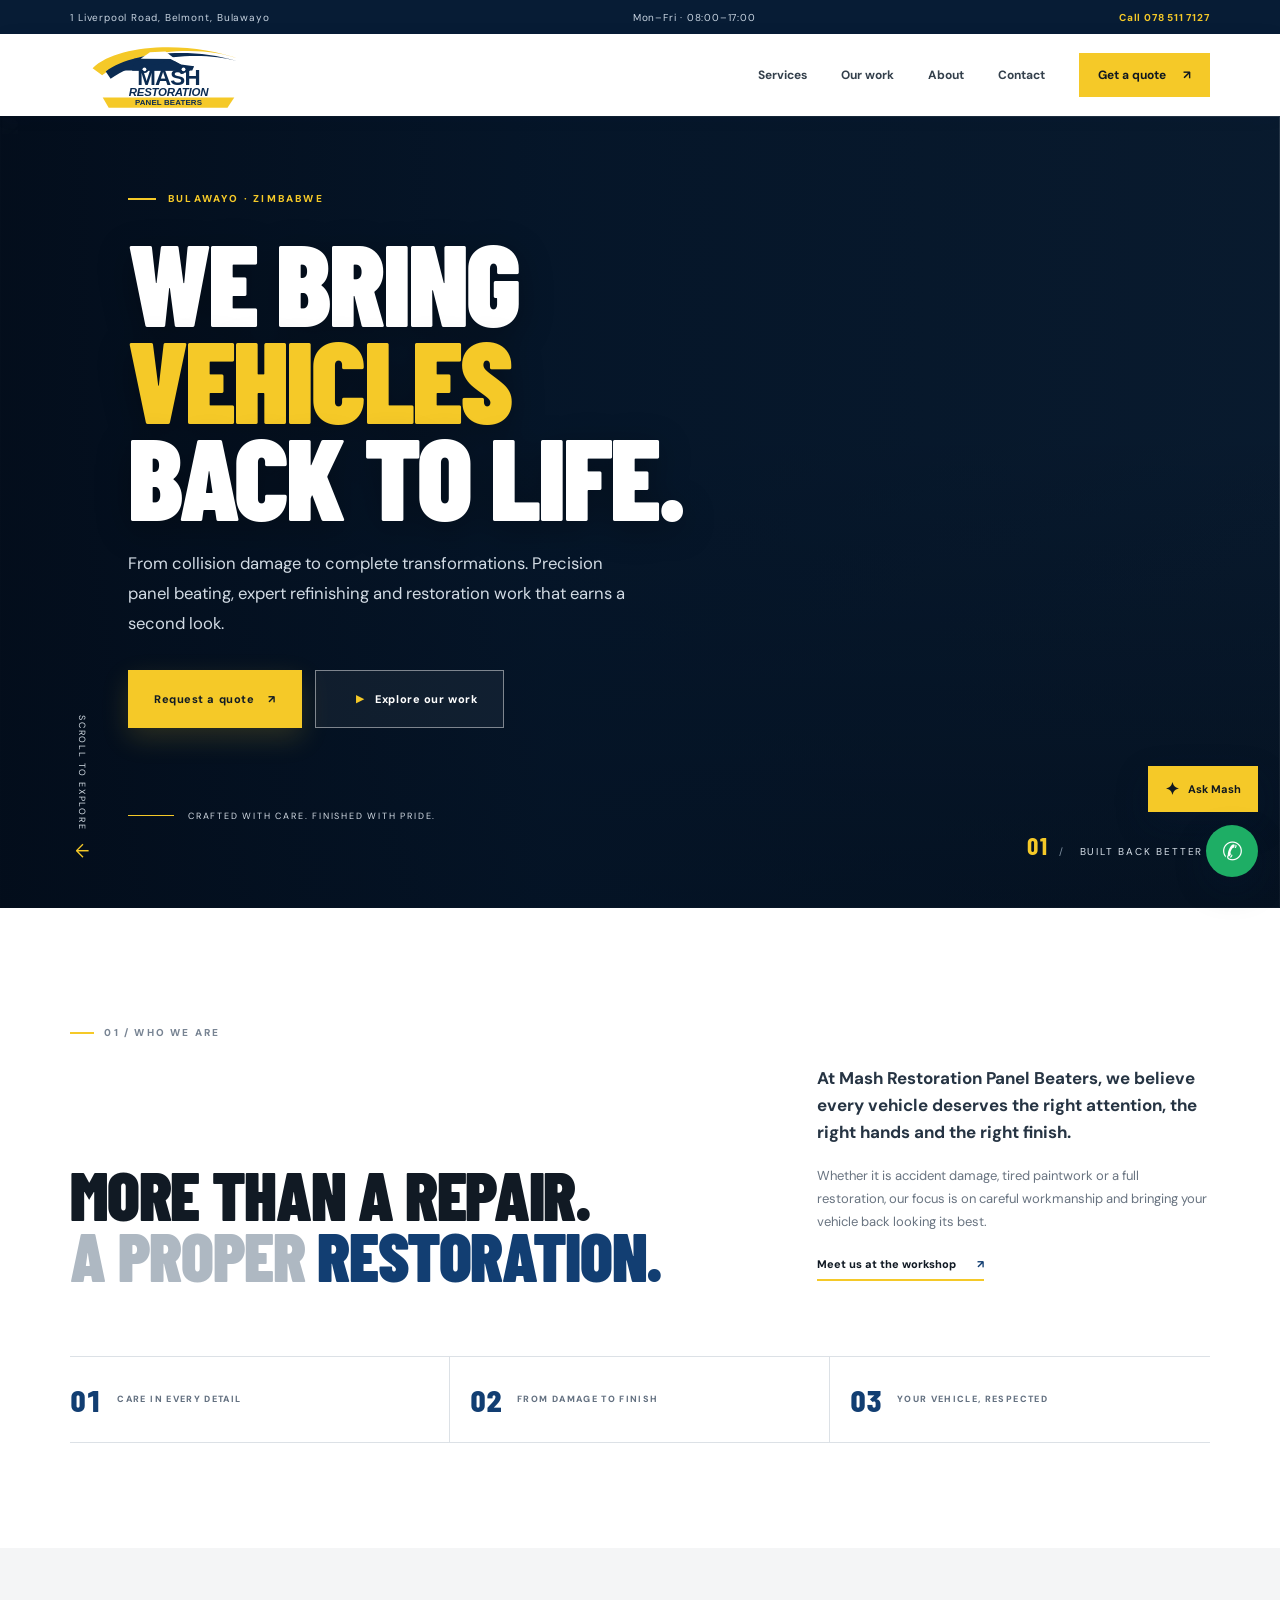
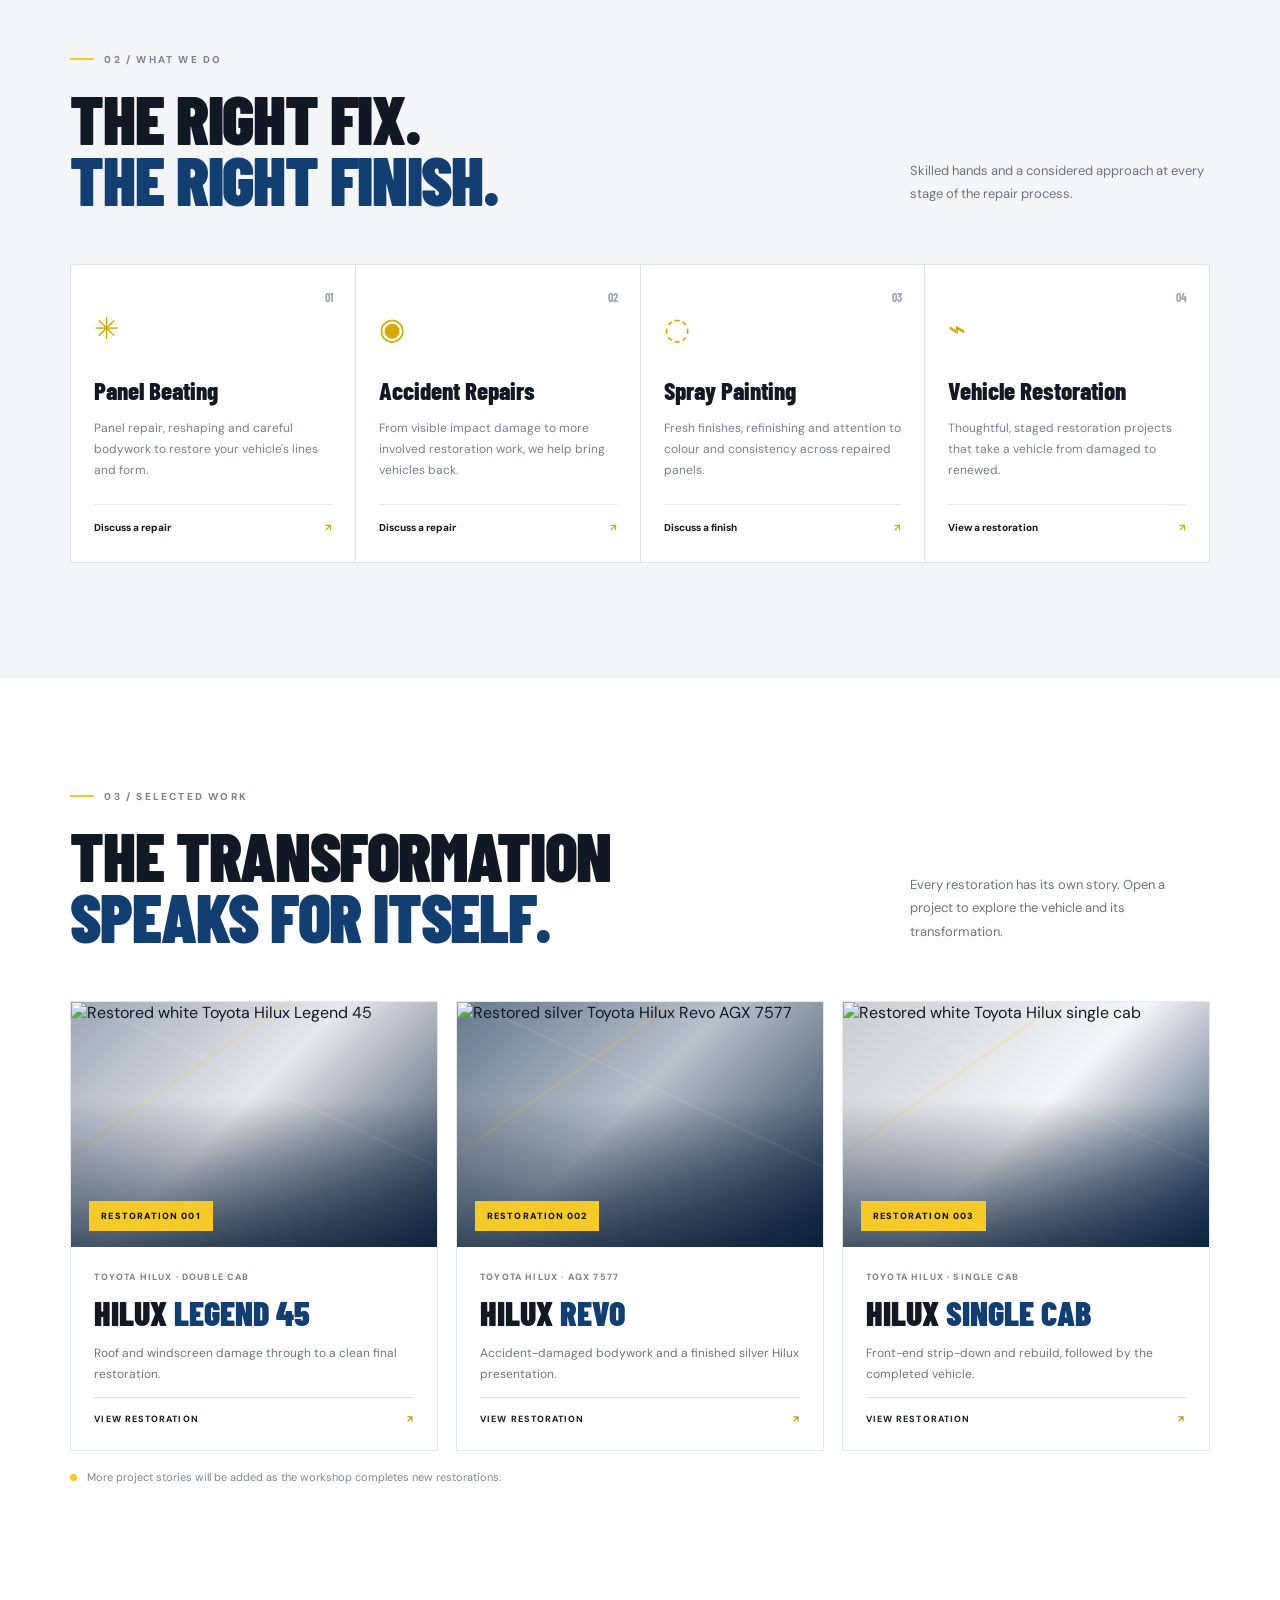
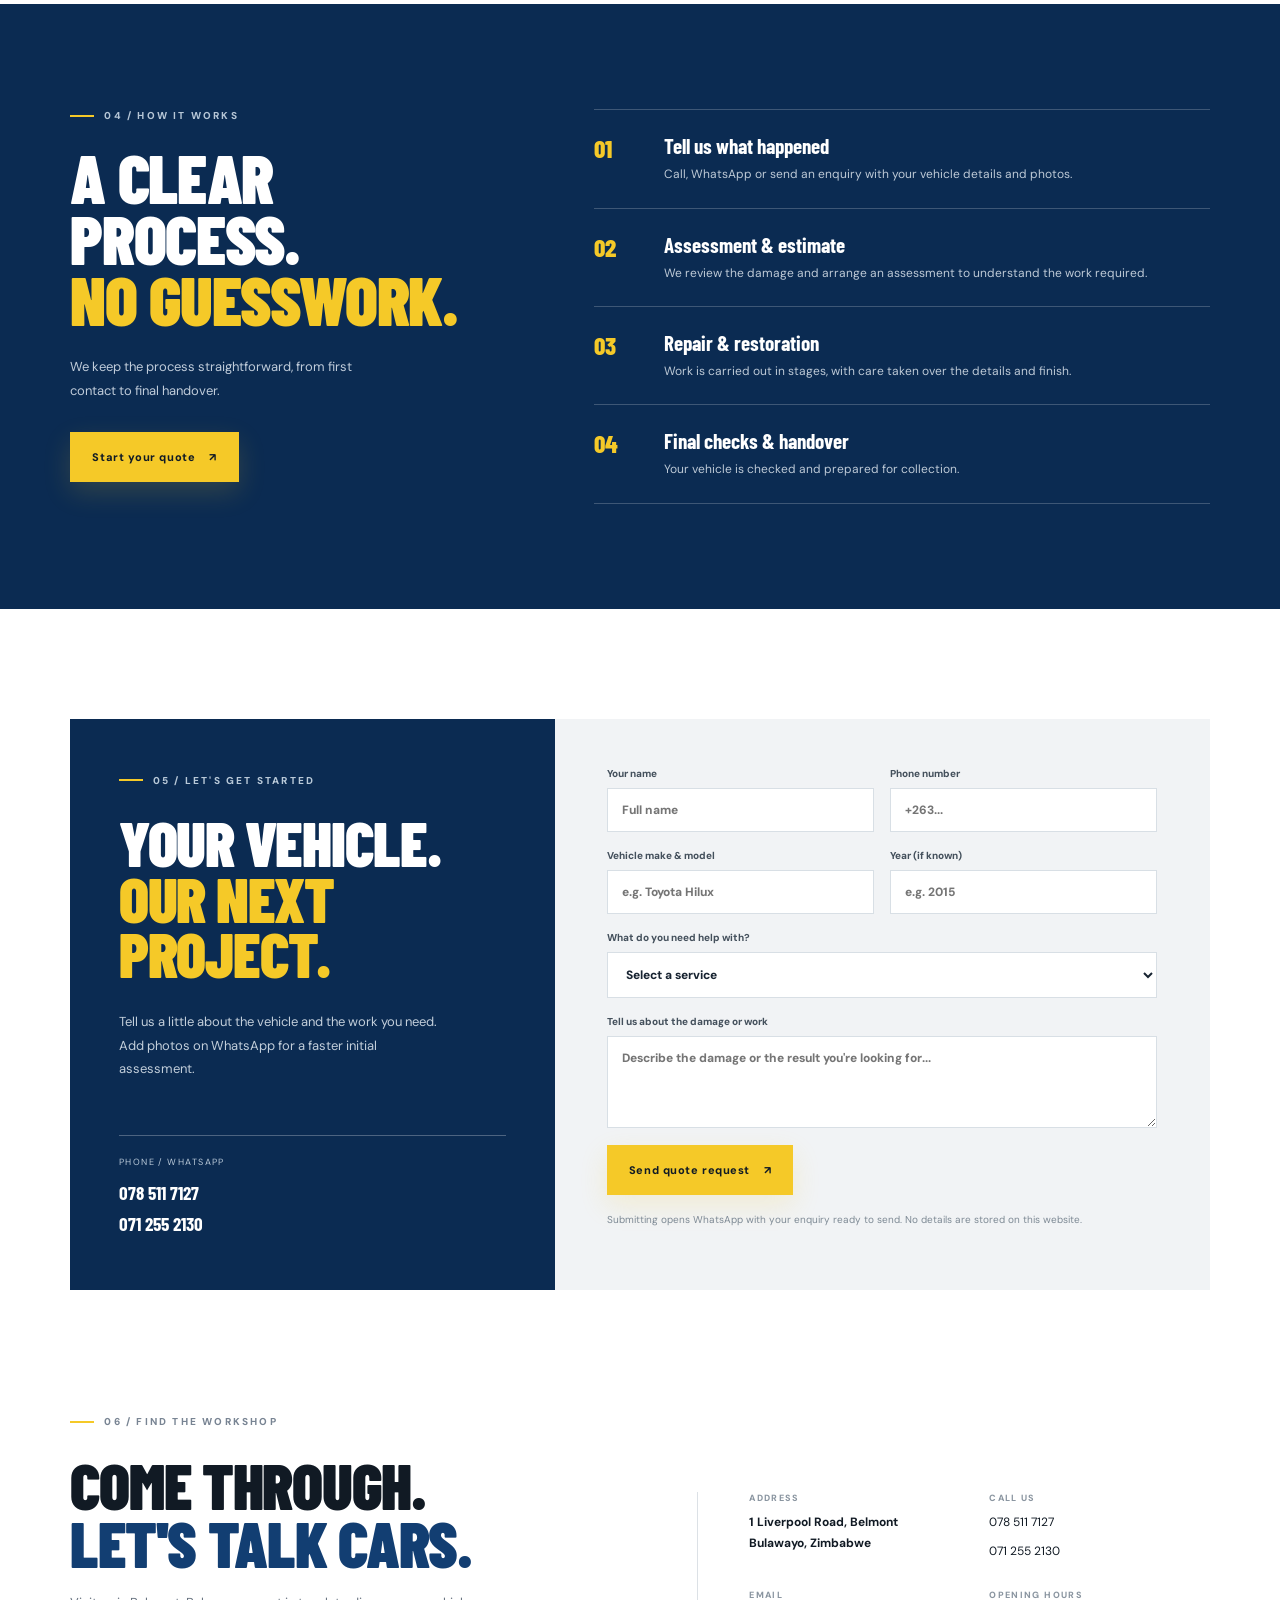
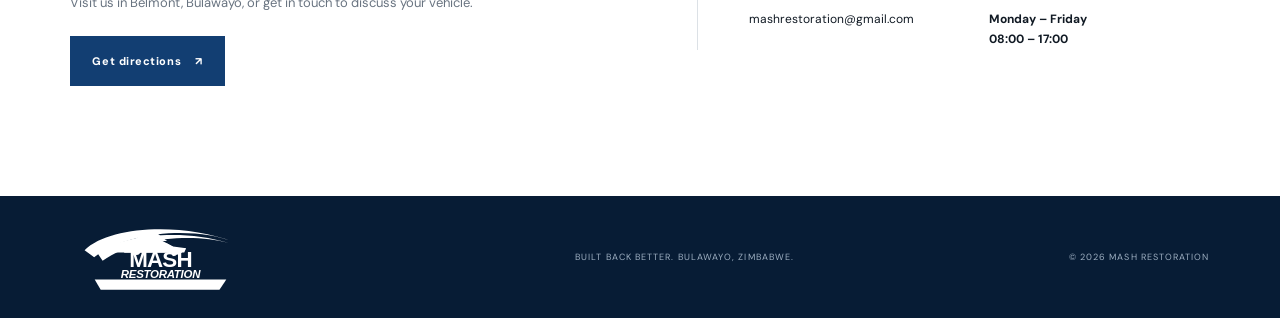
==== index.html @ 56fab2c1 "Use Mash-branded hero fallback artwork" ====
<!doctype html>
<html lang="en">
<head>
  <meta charset="utf-8"><meta name="viewport" content="width=device-width,initial-scale=1">
  <meta name="theme-color" content="#0b2b52">
  <meta name="description" content="Mash Restoration Panel Beaters in Belmont, Bulawayo. Professional panel beating, accident repairs, spray painting and vehicle restoration. Request a quote today.">
  <meta property="og:title" content="Mash Restoration Panel Beaters | Built Back Better">
  <meta property="og:description" content="Precision panel beating, accident repairs and vehicle restoration in Bulawayo, Zimbabwe.">
  <meta property="og:type" content="website">
  <title>Mash Restoration Panel Beaters | Built Back Better</title>
  <link rel="preconnect" href="https://fonts.googleapis.com"><link rel="preconnect" href="https://fonts.gstatic.com" crossorigin>
  <link href="https://fonts.googleapis.com/css2?family=Barlow+Condensed:wght@500;600;700;800;900&family=DM+Sans:wght@400;500;600;700&display=swap" rel="stylesheet">
  <link rel="stylesheet" href="styles.css"><link rel="stylesheet" href="enhancements.css"><link rel="stylesheet" href="flagship.css">
</head>
<body>
  <div class="topbar"><span>1 Liverpool Road, Belmont, Bulawayo</span><span>Mon–Fri · 08:00–17:00</span><a href="tel:+263785117127">Call 078 511 7127</a></div>
  <header class="site-header">
    <a class="brand" href="index.html" aria-label="Mash Restoration home"><img class="brand-logo" src="assets/mash-logo.svg" alt="Mash Restoration Panel Beaters"></a>
    <button class="menu-toggle" aria-label="Open navigation" aria-expanded="false">☰</button>
    <nav class="nav"><a href="#services">Services</a><a href="#work">Our work</a><a href="#about">About</a><a href="#contact">Contact</a><a class="nav-cta" href="#quote">Get a quote <span>↗</span></a></nav>
  </header>

  <main>
    <section class="hero">
      <video class="hero-video" autoplay muted loop playsinline poster="assets/mash-hero-poster.svg">
        <source src="https://videos.pexels.com/video-files/4488715/4488715-hd_1920_1080_25fps.mp4" type="video/mp4">
      </video>
      <img class="hero-still" src="assets/mash-hero-poster.svg" alt="" aria-hidden="true"><div class="hero-shade"></div>
      <div class="hero-content">
        <div class="eyebrow"><i></i> BULAWAYO · ZIMBABWE</div>
        <h1>WE BRING<br><em>VEHICLES</em><br>BACK TO LIFE.</h1>
        <p>From collision damage to complete transformations. Precision panel beating, expert refinishing and restoration work that earns a second look.</p>
        <div class="hero-actions"><a class="btn btn-yellow" href="#quote">Request a quote <span>↗</span></a><a class="btn btn-ghost" href="#work"><span class="play">▶</span> Explore our work</a></div>
        <div class="hero-proof"><span class="proof-line"></span><span>CRAFTED WITH CARE. FINISHED WITH PRIDE.</span></div>
      </div>
      <div class="hero-index"><b>01</b><span>/</span> BUILT BACK BETTER</div>
      <a class="scroll-cue" href="#services">SCROLL TO EXPLORE <span>↓</span></a>
    </section>

    <section class="intro section-wrap" id="about">
      <div class="section-kicker">01 / WHO WE ARE</div>
      <div class="intro-grid"><h2>MORE THAN A REPAIR.<br><span>A PROPER</span> <em>RESTORATION.</em></h2><div class="intro-copy"><p class="lead">At Mash Restoration Panel Beaters, we believe every vehicle deserves the right attention, the right hands and the right finish.</p><p>Whether it is accident damage, tired paintwork or a full restoration, our focus is on careful workmanship and bringing your vehicle back looking its best.</p><a class="text-link" href="#contact">Meet us at the workshop <span>↗</span></a></div></div>
      <div class="stat-strip"><div><b>01</b><span>CARE IN EVERY DETAIL</span></div><div><b>02</b><span>FROM DAMAGE TO FINISH</span></div><div><b>03</b><span>YOUR VEHICLE, RESPECTED</span></div></div>
    </section>

    <section class="services-section" id="services"><div class="section-wrap">
      <div class="section-head"><div><div class="section-kicker">02 / WHAT WE DO</div><h2>THE RIGHT FIX.<br><em>THE RIGHT FINISH.</em></h2></div><p>Skilled hands and a considered approach at every stage of the repair process.</p></div>
      <div class="service-grid">
        <article class="service-card"><span class="service-no">01</span><div class="service-icon">✳</div><h3>Panel Beating</h3><p>Panel repair, reshaping and careful bodywork to restore your vehicle's lines and form.</p><a href="#quote">Discuss a repair <b>↗</b></a></article>
        <article class="service-card"><span class="service-no">02</span><div class="service-icon">◉</div><h3>Accident Repairs</h3><p>From visible impact damage to more involved restoration work, we help bring vehicles back.</p><a href="#quote">Discuss a repair <b>↗</b></a></article>
        <article class="service-card"><span class="service-no">03</span><div class="service-icon">◌</div><h3>Spray Painting</h3><p>Fresh finishes, refinishing and attention to colour and consistency across repaired panels.</p><a href="#quote">Discuss a finish <b>↗</b></a></article>
        <article class="service-card"><span class="service-no">04</span><div class="service-icon">⌁</div><h3>Vehicle Restoration</h3><p>Thoughtful, staged restoration projects that take a vehicle from damaged to renewed.</p><a href="#work">View a restoration <b>↗</b></a></article>
      </div>
    </div></section>

    <section class="work-section section-wrap" id="work">
<div class="section-head"><div><div class="section-kicker">03 / SELECTED WORK</div><h2>THE TRANSFORMATION<br><em>SPEAKS FOR ITSELF.</em></h2></div><p>Every restoration has its own story. Open a project to explore the vehicle and its transformation.</p></div>
<div class="case-grid">
<a class="case-card" href="hilux-legend45.html"><div class="case-image case-one"><img src="assets/hilux-legend45-after-front.jpg" alt="Restored white Toyota Hilux Legend 45"><span>RESTORATION 001</span></div><div class="case-body"><div class="case-meta">TOYOTA HILUX · DOUBLE CAB</div><h3>HILUX <em>LEGEND 45</em></h3><p>Roof and windscreen damage through to a clean final restoration.</p><b>VIEW RESTORATION <span>↗</span></b></div></a>
<a class="case-card" href="hilux-agx7577.html"><div class="case-image case-two"><img src="assets/hilux-revo-agx7577-after-front.jpg" alt="Restored silver Toyota Hilux Revo AGX 7577"><span>RESTORATION 002</span></div><div class="case-body"><div class="case-meta">TOYOTA HILUX · AGX 7577</div><h3>HILUX <em>REVO</em></h3><p>Accident-damaged bodywork and a finished silver Hilux presentation.</p><b>VIEW RESTORATION <span>↗</span></b></div></a>
<a class="case-card" href="hilux-single-cab.html"><div class="case-image case-three"><img src="assets/hilux-singlecab-after-front.jpg" alt="Restored white Toyota Hilux single cab"><span>RESTORATION 003</span></div><div class="case-body"><div class="case-meta">TOYOTA HILUX · SINGLE CAB</div><h3>HILUX <em>SINGLE CAB</em></h3><p>Front-end strip-down and rebuild, followed by the completed vehicle.</p><b>VIEW RESTORATION <span>↗</span></b></div></a>
</div><div class="work-note"><span class="yellow-dot"></span> More project stories will be added as the workshop completes new restorations.</div>
</section>

    <section class="process-section"><div class="section-wrap process-grid"><div><div class="section-kicker">04 / HOW IT WORKS</div><h2>A CLEAR PROCESS.<br><em>NO GUESSWORK.</em></h2><p class="muted">We keep the process straightforward, from first contact to final handover.</p><a class="btn btn-yellow" href="#quote">Start your quote <span>↗</span></a></div><div class="steps"><div class="step"><b>01</b><div><h3>Tell us what happened</h3><p>Call, WhatsApp or send an enquiry with your vehicle details and photos.</p></div></div><div class="step"><b>02</b><div><h3>Assessment & estimate</h3><p>We review the damage and arrange an assessment to understand the work required.</p></div></div><div class="step"><b>03</b><div><h3>Repair & restoration</h3><p>Work is carried out in stages, with care taken over the details and finish.</p></div></div><div class="step"><b>04</b><div><h3>Final checks & handover</h3><p>Your vehicle is checked and prepared for collection.</p></div></div></div></div></section>

    <section class="quote-section section-wrap" id="quote"><div class="quote-panel"><div class="quote-copy"><div class="section-kicker">05 / LET'S GET STARTED</div><h2>YOUR VEHICLE.<br><em>OUR NEXT PROJECT.</em></h2><p>Tell us a little about the vehicle and the work you need. Add photos on WhatsApp for a faster initial assessment.</p><div class="contact-mini"><span>PHONE / WHATSAPP</span><b>078 511 7127</b><b>071 255 2130</b></div></div>
      <form id="quote-form" class="quote-form"><div class="form-row"><label>Your name<input name="name" placeholder="Full name" required></label><label>Phone number<input name="phone" type="tel" placeholder="+263..." required></label></div><div class="form-row"><label>Vehicle make & model<input name="vehicle" placeholder="e.g. Toyota Hilux" required></label><label>Year (if known)<input name="year" placeholder="e.g. 2015"></label></div><label>What do you need help with?<select name="service" required><option value="">Select a service</option><option>Panel beating</option><option>Accident repairs</option><option>Spray painting</option><option>Full vehicle restoration</option><option>Other / not sure</option></select></label><label>Tell us about the damage or work<textarea name="details" rows="4" placeholder="Describe the damage or the result you're looking for..."></textarea></label><button class="btn btn-yellow submit-btn" type="submit">Send quote request <span>↗</span></button><small>Submitting opens WhatsApp with your enquiry ready to send. No details are stored on this website.</small></form>
    </div></section>

    <section class="contact-section section-wrap" id="contact"><div class="section-kicker">06 / FIND THE WORKSHOP</div><div class="contact-grid"><div><h2>COME THROUGH.<br><em>LET'S TALK CARS.</em></h2><p>Visit us in Belmont, Bulawayo, or get in touch to discuss your vehicle.</p><a class="btn btn-blue" href="https://www.google.com/maps/search/?api=1&query=1+Liverpool+Road+Belmont+Bulawayo+Zimbabwe" target="_blank" rel="noreferrer">Get directions <span>↗</span></a></div><div class="contact-details"><div><span>ADDRESS</span><b>1 Liverpool Road, Belmont<br>Bulawayo, Zimbabwe</b></div><div><span>CALL US</span><a href="tel:+263785117127">078 511 7127</a><a href="tel:+263712552130">071 255 2130</a></div><div><span>EMAIL</span><a href="mailto:mashrestoration@gmail.com">mashrestoration@gmail.com</a></div><div><span>OPENING HOURS</span><b>Monday – Friday<br>08:00 – 17:00</b></div></div></div></section>
  </main>

  <footer class="footer"><a class="brand brand-light" href="#"><img class="brand-logo" src="assets/mash-logo.svg" alt="Mash Restoration Panel Beaters"></a><span>BUILT BACK BETTER. BULAWAYO, ZIMBABWE.</span><span>© <span id="year"></span> MASH RESTORATION</span></footer>

  <a class="whatsapp-float" href="https://wa.me/263785117127" target="_blank" rel="noreferrer" aria-label="Chat on WhatsApp">✆</a>
  <button class="assistant-launch" id="assistant-launch" aria-label="Open restoration assistant"><span>✦</span><b>Ask Mash</b></button>
  <aside class="assistant-panel" id="assistant-panel" aria-label="Mash restoration assistant" aria-hidden="true"><div class="assistant-head"><div><b>✦ MASH RESTORATION GUIDE</b><small>Instant help with your enquiry</small></div><button id="assistant-close" aria-label="Close assistant">×</button></div><div class="assistant-messages" id="assistant-messages"><div class="assistant-bubble">Hi! I'm the Mash Restoration Guide. What can I help you with today?</div><div class="quick-prompts"><button data-question="I need accident repairs">Accident repairs</button><button data-question="I need a spray paint quote">Spray painting</button><button data-question="I want a full restoration">Full restoration</button><button data-question="Where are you located?">Location & hours</button></div></div><form id="assistant-form"><input id="assistant-input" placeholder="Ask about a repair..." autocomplete="off" aria-label="Ask a question"><button aria-label="Send question">↑</button></form><div class="assistant-foot">For a confirmed assessment or quote, contact the workshop directly.</div></aside>
  <script src="flagship.js"></script><script src="script.js"></script>
</body></html>
---- styles.css ----
:root{--navy:#0b2b52;--blue:#123e72;--yellow:#f5c928;--ink:#111a24;--muted:#697481;--paper:#f4f5f6;--white:#fff;--line:#dce1e6}*{box-sizing:border-box}html{scroll-behavior:smooth;scroll-padding-top:90px}body{margin:0;color:var(--ink);font-family:"DM Sans",sans-serif;background:#fff}a{color:inherit;text-decoration:none}button,input,textarea,select{font:inherit}.topbar{height:34px;background:#071c35;color:#c9d5e2;display:flex;justify-content:space-between;align-items:center;padding:0 5.5%;font-size:10px;letter-spacing:.08em}.topbar a{color:var(--yellow);font-weight:700}.site-header{height:82px;padding:0 5.5%;display:flex;align-items:center;justify-content:space-between;background:#fff;position:sticky;top:0;z-index:30;box-shadow:0 2px 18px #0b2b520b}.brand{display:flex;align-items:center;gap:11px}.brand-mark{width:43px;height:43px;background:var(--navy);color:#fff;display:grid;place-items:center;font:900 22px "Barlow Condensed";letter-spacing:-2px;position:relative}.brand-mark span{color:var(--yellow)}.brand-name{font:800 17px "Barlow Condensed";letter-spacing:.09em;line-height:1.05}.brand-name b{color:var(--blue)}.brand-name small{display:block;font:700 9px "DM Sans";letter-spacing:.24em;margin-top:4px;color:#7d8791}.nav{display:flex;align-items:center;gap:34px;font-size:12px;font-weight:700}.nav>a:not(.nav-cta){color:#34404c}.nav>a:hover{color:var(--blue)}.nav-cta{background:var(--yellow);padding:14px 19px;color:#101820}.nav-cta span,.btn span{padding-left:14px}.menu-toggle{display:none;background:none;border:0;font-size:25px;color:var(--navy)}.hero{min-height:min(760px,calc(100vh - 116px));height:720px;max-height:850px;position:relative;overflow:hidden;background:#0a1c30;color:#fff;display:flex;align-items:center}.hero-video,.hero-shade{position:absolute;inset:0;width:100%;height:100%;object-fit:cover}.hero-video{opacity:.68}.hero-shade{background:linear-gradient(90deg,rgba(4,18,34,.95) 0%,rgba(5,24,45,.76) 46%,rgba(5,22,40,.16) 100%),linear-gradient(0deg,rgba(4,16,30,.52),transparent 50%)}.hero-content{position:relative;z-index:2;margin-left:10%;max-width:650px;padding:70px 24px 80px 0}.eyebrow,.section-kicker{font-size:10px;letter-spacing:.22em;font-weight:800}.eyebrow{color:var(--yellow);display:flex;align-items:center;gap:12px}.eyebrow i{width:28px;height:2px;background:var(--yellow)}h1,h2,h3,p{margin-top:0}.hero h1{font:900 clamp(58px,8vw,108px)/.84 "Barlow Condensed";letter-spacing:-.025em;margin:28px 0 25px}.hero h1 em,.section-head h2 em,.intro h2 em,.project-info h3 em,.quote-copy h2 em,.contact-grid h2 em,.process-grid h2 em{font-style:normal;color:var(--yellow)}.hero-content>p{max-width:460px;color:#d2dbe4;font-size:15px;line-height:1.8}.hero-actions{display:flex;gap:13px;margin-top:31px;flex-wrap:wrap}.btn{display:inline-flex;align-items:center;justify-content:center;min-height:50px;padding:0 22px;font-size:11px;font-weight:800;letter-spacing:.05em;border:0;cursor:pointer;transition:transform .2s,background .2s}.btn:hover{transform:translateY(-3px)}.btn-yellow{background:var(--yellow);color:#111b25}.btn-ghost{border:1px solid #ffffff75;color:#fff;background:#ffffff0d}.play{font-size:10px;margin-right:11px;color:var(--yellow)}.hero-proof{display:flex;align-items:center;gap:14px;margin-top:70px;font-size:9px;letter-spacing:.2em;color:#d4dce5}.proof-line{width:46px;height:1px;background:var(--yellow)}.hero-index{position:absolute;right:6%;bottom:48px;font-size:10px;letter-spacing:.18em;color:#d9e2eb}.hero-index b{font:700 25px "Barlow Condensed";color:var(--yellow);margin-right:10px}.hero-index span{margin-right:10px;color:#8191a2}.scroll-cue{position:absolute;left:5.5%;bottom:48px;color:#d8e1e9;font-size:9px;letter-spacing:.2em;writing-mode:vertical-rl;display:flex;gap:13px;align-items:center}.scroll-cue span{color:var(--yellow);font-size:18px}.section-wrap{width:min(1180px,89%);margin:auto}.intro{padding:118px 0 105px}.section-kicker{color:#788493}.intro-grid{display:grid;grid-template-columns:1.25fr .75fr;gap:8%;align-items:end;margin-top:26px}.intro h2,.section-head h2,.process-grid h2,.quote-copy h2,.contact-grid h2{font:900 clamp(42px,5.3vw,70px)/.9 "Barlow Condensed";letter-spacing:-.02em;margin:0}.intro h2 span{color:#aeb8c2}.intro h2 em{color:var(--blue)}.intro-copy{padding-bottom:5px}.lead{font-size:17px;line-height:1.6;font-weight:700;color:#263443}.intro-copy p:not(.lead){font-size:13px;line-height:1.8;color:var(--muted)}.text-link{font-size:11px;font-weight:800;border-bottom:2px solid var(--yellow);padding:0 0 8px;display:inline-block;margin-top:10px}.text-link span{margin-left:18px;color:var(--blue)}.stat-strip{margin-top:70px;border-top:1px solid var(--line);border-bottom:1px solid var(--line);display:grid;grid-template-columns:repeat(3,1fr)}.stat-strip>div{padding:24px 20px;border-right:1px solid var(--line);display:flex;align-items:center;gap:15px}.stat-strip>div:first-child{padding-left:0}.stat-strip>div:last-child{border:0}.stat-strip b{font:800 31px "Barlow Condensed";color:var(--blue)}.stat-strip span{font-size:9px;letter-spacing:.15em;font-weight:800;color:#637080}.services-section{background:var(--paper);padding:105px 0 115px}.section-head{display:flex;justify-content:space-between;align-items:end;gap:35px;margin-bottom:46px}.section-head h2{margin-top:22px}.section-head h2 em{color:var(--blue)}.section-head>p{max-width:300px;font-size:13px;line-height:1.8;color:var(--muted);margin:0 0 4px}.service-grid{display:grid;grid-template-columns:repeat(4,1fr);gap:1px;background:#dce2e8;border:1px solid #dce2e8}.service-card{background:#fff;min-height:285px;padding:28px 23px;position:relative;transition:background .25s,transform .25s}.service-card:hover{background:var(--navy);color:#fff;transform:translateY(-5px);z-index:1}.service-no{position:absolute;right:22px;top:25px;font:700 12px "Barlow Condensed";color:#9ba6b2}.service-icon{font-size:30px;color:#d5a900;margin:16px 0 27px}.service-card h3{font:800 25px "Barlow Condensed";margin-bottom:13px}.service-card p{font-size:12px;line-height:1.75;color:#718090;min-height:63px}.service-card:hover p{color:#c5d1df}.service-card>a{font-size:10px;font-weight:800;display:flex;justify-content:space-between;border-top:1px solid #e4e8ec;padding-top:16px;margin-top:23px}.service-card:hover>a{border-color:#ffffff35}.service-card>a b{color:#d5a900}.work-section{padding:112px 0 120px}.work-section .section-head h2 em{color:var(--blue)}.featured-project{display:grid;grid-template-columns:1.25fr .75fr;background:var(--navy);color:#fff;min-height:430px}.project-photo{position:relative;overflow:hidden;min-height:430px}.project-photo img{width:100%;height:100%;position:absolute;inset:0;object-fit:cover;transition:transform .6s}.featured-project:hover img{transform:scale(1.04)}.photo-tag{position:absolute;left:24px;bottom:24px;background:var(--yellow);color:#111b25;font-size:9px;letter-spacing:.12em;font-weight:800;padding:12px 14px}.project-info{padding:58px 9%;display:flex;flex-direction:column;align-items:flex-start;justify-content:center}.project-meta{font-size:9px;letter-spacing:.15em;color:#aebed0;font-weight:800}.project-meta span{color:var(--yellow);margin-left:13px}.project-info h3{font:900 clamp(39px,5vw,62px)/.9 "Barlow Condensed";margin:25px 0}.project-info h3 em{color:var(--yellow)}.project-info p{font-size:13px;line-height:1.8;color:#c0ccda;max-width:300px}.project-link{border-top:1px solid #ffffff40;padding-top:17px;margin-top:18px;width:100%;font-size:10px;letter-spacing:.12em;font-weight:800}.project-link b{float:right;color:var(--yellow)}.work-note{margin-top:19px;display:flex;align-items:center;gap:10px;font-size:11px;color:#7a8794}.yellow-dot{width:7px;height:7px;border-radius:50%;background:var(--yellow)}.process-section{background:var(--navy);color:#fff;padding:105px 0}.process-grid{display:grid;grid-template-columns:.8fr 1.2fr;gap:10%}.process-grid .section-kicker{color:#b6c6d6}.process-grid h2{margin:25px 0}.process-grid h2 em{color:var(--yellow)}.muted{font-size:13px;line-height:1.8;color:#c0ccda;max-width:330px;margin:22px 0 30px}.steps{border-top:1px solid #ffffff35}.step{display:grid;grid-template-columns:48px 1fr;gap:22px;padding:23px 0;border-bottom:1px solid #ffffff35}.step>b{font:800 25px "Barlow Condensed";color:var(--yellow)}.step h3{font:700 21px "Barlow Condensed";margin:0 0 6px}.step p{font-size:12px;color:#bdc9d6;margin:0;line-height:1.7}.quote-section{padding:110px 0}.quote-panel{display:grid;grid-template-columns:.85fr 1.15fr;background:#f1f3f5}.quote-copy{background:var(--navy);color:#fff;padding:55px 10%}.quote-copy .section-kicker{color:#b9c9d8}.quote-copy h2{font-size:clamp(40px,5vw,62px);margin:28px 0}.quote-copy h2 em{color:var(--yellow)}.quote-copy>p{font-size:13px;line-height:1.8;color:#c2ceda;max-width:320px}.contact-mini{border-top:1px solid #ffffff45;margin-top:55px;padding-top:20px;display:flex;flex-direction:column;gap:8px}.contact-mini span{font-size:9px;letter-spacing:.16em;color:#b9c9d8;margin-bottom:5px}.contact-mini b{font:700 19px "Barlow Condensed"}.quote-form{padding:48px 8%;display:flex;flex-direction:column;gap:17px}.form-row{display:grid;grid-template-columns:1fr 1fr;gap:16px}.quote-form label{display:flex;flex-direction:column;gap:8px;font-size:10px;font-weight:800;color:#44505c}.quote-form input,.quote-form select,.quote-form textarea{width:100%;border:1px solid #d8dfe5;background:#fff;padding:13px 14px;font-size:12px;color:#182432;outline:none;border-radius:0}.quote-form input:focus,.quote-form select:focus,.quote-form textarea:focus{border-color:var(--blue);box-shadow:0 0 0 2px #123e7210}.quote-form textarea{resize:vertical}.submit-btn{align-self:flex-start}.quote-form small{font-size:10px;color:#7d8994;line-height:1.6}.contact-section{padding:15px 0 110px}.contact-grid{display:grid;grid-template-columns:1fr 1fr;gap:10%;align-items:center;margin-top:28px}.contact-grid h2{font-size:clamp(43px,5vw,65px)}.contact-grid h2 em{color:var(--blue)}.contact-grid>div:first-child>p{font-size:13px;color:var(--muted);margin:22px 0 25px}.btn-blue{background:var(--blue);color:#fff}.contact-details{display:grid;grid-template-columns:1fr 1fr;gap:28px 20px;border-left:1px solid var(--line);padding-left:10%}.contact-details div{display:flex;flex-direction:column;gap:8px}.contact-details span{font-size:9px;letter-spacing:.15em;font-weight:800;color:#8a95a0}.contact-details b,.contact-details a{font-size:12px;line-height:1.7}.contact-details a:hover{color:var(--blue)}.footer{background:#071c35;color:#d5dfeb;padding:27px 5.5%;display:flex;align-items:center;justify-content:space-between;gap:20px}.brand-light .brand-mark{background:var(--yellow);color:var(--navy)}.brand-light .brand-mark span{color:var(--blue)}.brand-light .brand-name{color:#fff}.brand-light .brand-name b{color:var(--yellow)}.brand-light .brand-name small{color:#9babbc}.footer>span{font-size:9px;letter-spacing:.12em;color:#9eafc1}.whatsapp-float{position:fixed;right:22px;bottom:23px;width:52px;height:52px;border-radius:50%;background:#1eae65;color:#fff;display:grid;place-items:center;font-size:25px;z-index:35;box-shadow:0 8px 30px #00172d38}.assistant-launch{position:fixed;right:22px;bottom:88px;z-index:34;border:0;background:var(--yellow);color:#101820;padding:12px 17px;display:flex;gap:9px;align-items:center;box-shadow:0 8px 25px #00172d25;cursor:pointer;font-size:11px;font-weight:800}.assistant-launch span{font-size:17px}.assistant-panel{position:fixed;right:22px;bottom:145px;width:min(360px,calc(100vw - 28px));height:440px;background:#fff;z-index:36;box-shadow:0 18px 65px #00172d40;display:none;flex-direction:column;border:1px solid #e1e6eb}.assistant-panel.open{display:flex}.assistant-head{background:var(--navy);color:#fff;padding:17px;display:flex;justify-content:space-between;align-items:center}.assistant-head b{font-size:11px;letter-spacing:.08em}.assistant-head small{display:block;font-size:9px;color:#b8c7d6;margin-top:5px}.assistant-head button{background:none;border:0;color:#fff;font-size:25px;cursor:pointer}.assistant-messages{padding:17px;overflow:auto;flex:1;background:#f6f7f8}.assistant-bubble{background:#fff;padding:13px;font-size:12px;line-height:1.65;max-width:90%;box-shadow:0 2px 8px #00172d0b}.assistant-bubble.user{background:#e5eef8;margin:12px 0 12px auto}.quick-prompts{display:flex;flex-wrap:wrap;gap:7px;margin-top:14px}.quick-prompts button{border:1px solid #ccd6df;background:#fff;padding:8px 10px;font-size:10px;cursor:pointer}.assistant-panel form{display:flex;border-top:1px solid #e3e7eb;padding:10px;gap:8px}.assistant-panel input{flex:1;border:1px solid #d9e0e6;padding:10px;font-size:11px;min-width:0}.assistant-panel form button{width:38px;background:var(--yellow);border:0;font-size:18px}.assistant-foot{font-size:9px;color:#7c8792;padding:0 12px 12px;background:#fff}.assistant-panel[aria-hidden="true"]{pointer-events:none}
@media(max-width:900px){.nav{gap:18px}.service-grid{grid-template-columns:repeat(2,1fr)}.featured-project{grid-template-columns:1fr 1fr}.project-info{padding:40px 8%}.quote-panel{grid-template-columns:1fr 1.15fr}.quote-copy{padding:45px 8%}.process-grid{gap:6%}}
@media(max-width:680px){.topbar{padding:0 5%;font-size:8px}.topbar span:nth-child(2){display:none}.site-header{height:70px;padding:0 5%}.menu-toggle{display:block}.nav{display:none;position:absolute;top:70px;left:0;right:0;background:#fff;padding:18px 5% 24px;box-shadow:0 12px 18px #0b2b5216;flex-direction:column;align-items:stretch;gap:0}.nav.open{display:flex}.nav>a{padding:14px 0;border-bottom:1px solid #edf0f2}.nav .nav-cta{padding:14px;margin-top:10px;border:0;text-align:center}.hero{height:690px;min-height:620px}.hero-video{object-position:60% center}.hero-shade{background:linear-gradient(90deg,#06192feF 0%,#06192fbb 70%,#06192f77 100%),linear-gradient(0deg,#06192f77,transparent)}.hero-content{margin-left:6%;padding:40px 6% 65px 0}.hero h1{font-size:clamp(57px,17vw,84px)}.hero-content>p{font-size:13px}.hero-proof{margin-top:50px;font-size:8px}.hero-index{right:6%;bottom:28px}.scroll-cue{display:none}.section-wrap{width:88%}.intro,.services-section,.work-section,.process-section,.quote-section{padding:75px 0}.intro-grid,.process-grid,.contact-grid{grid-template-columns:1fr;gap:28px}.intro h2,.section-head h2,.process-grid h2,.quote-copy h2,.contact-grid h2{font-size:49px}.intro-copy{max-width:500px}.stat-strip{margin-top:42px;grid-template-columns:1fr}.stat-strip>div{padding:14px 0;border-right:0;border-bottom:1px solid var(--line)}.stat-strip>div:last-child{border:0}.stat-strip b{font-size:25px}.section-head{display:block;margin-bottom:30px}.section-head>p{margin-top:20px}.service-grid{grid-template-columns:1fr}.service-card{min-height:235px;padding:25px}.service-card p{min-height:0}.featured-project{grid-template-columns:1fr}.project-photo{min-height:280px}.project-info{padding:35px 28px}.project-info h3{font-size:55px}.process-grid .btn{margin-bottom:18px}.step{grid-template-columns:38px 1fr;gap:14px}.quote-panel{grid-template-columns:1fr}.quote-copy{padding:38px 8%}.contact-mini{margin-top:32px}.quote-form{padding:32px 7%}.form-row{grid-template-columns:1fr}.contact-grid{gap:38px}.contact-details{padding-left:0;border-left:0;border-top:1px solid var(--line);padding-top:28px;gap:24px 12px}.footer{padding:25px 6%;flex-wrap:wrap}.footer>span:nth-child(2){display:none}.assistant-launch{right:14px;bottom:80px}.whatsapp-float{right:14px;bottom:17px}.assistant-panel{right:10px;bottom:140px}}
@media(prefers-reduced-motion:reduce){html{scroll-behavior:auto}*,*:before,*:after{transition:none!important;animation:none!important}}
---- enhancements.css ----
.case-grid{display:grid;grid-template-columns:repeat(3,1fr);gap:18px}.case-card{display:block;background:#f1f3f5;color:var(--ink);overflow:hidden;transition:transform .25s,box-shadow .25s}.case-card:hover{transform:translateY(-5px);box-shadow:0 18px 40px #06192f18}.case-image{height:245px;position:relative;overflow:hidden;background:linear-gradient(135deg,#173f69,#071c35)}.case-image:before{content:"";position:absolute;inset:0;background:linear-gradient(145deg,transparent 30%,#f5c92833 30.3%,transparent 31%),linear-gradient(25deg,transparent 60%,#ffffff18 60.3%,transparent 61%)}.case-image:after{content:"";position:absolute;inset:0;background:linear-gradient(0deg,#071c35bb,transparent 60%)}.case-one{background:linear-gradient(135deg,#9ba7b4,#e6e8eb 45%,#243a52)}.case-two{background:linear-gradient(135deg,#64788e,#b9c1ca 45%,#142c46)}.case-three{background:linear-gradient(135deg,#c7cbd0,#f4f5f6 50%,#1c395b)}.case-image span{position:absolute;z-index:2;left:18px;bottom:16px;background:var(--yellow);padding:9px 12px;font-size:9px;font-weight:900;letter-spacing:.12em;color:#101820}.case-body{padding:24px 23px 25px}.case-meta{font-size:9px;font-weight:800;letter-spacing:.13em;color:#788493}.case-body h3{font:900 34px/.95 "Barlow Condensed";margin:14px 0}.case-body h3 em{font-style:normal;color:var(--blue)}.case-body p{font-size:12px;line-height:1.7;color:#697481;min-height:42px}.case-body>b{display:block;border-top:1px solid #dce1e6;padding-top:15px;font-size:9px;letter-spacing:.12em}.case-body>b span{float:right;color:#b38d00}.detail-hero{background:var(--navy);color:#fff;padding:82px 0 68px}.detail-hero h1{font:900 clamp(52px,8vw,96px)/.88 "Barlow Condensed";margin:28px 0}.detail-hero h1 em{font-style:normal;color:var(--yellow)}.detail-hero p{max-width:650px;color:#c5d1de;font-size:14px;line-height:1.8}.detail-crumb{font-size:10px;letter-spacing:.15em;color:#b9c8d7}.detail-crumb a{color:var(--yellow)}.detail-content{padding:72px 0}.detail-intro{display:grid;grid-template-columns:1fr 1fr;gap:50px;align-items:end;margin-bottom:35px}.detail-intro h2{font:900 48px/.95 "Barlow Condensed";margin:15px 0}.detail-intro p{font-size:13px;line-height:1.8;color:#697481;margin:0}.detail-photo-grid{display:grid;grid-template-columns:repeat(2,1fr);gap:18px}.detail-photo{background:#eef1f4;min-height:260px;display:flex;align-items:center;justify-content:center;padding:26px;text-align:center;color:#607080}.detail-photo strong{display:block;color:var(--blue);font:800 25px "Barlow Condensed";margin-bottom:10px}.detail-photo p{font-size:11px;line-height:1.6;max-width:270px;margin:0}.detail-photo.large{grid-column:1/-1;min-height:300px;background:linear-gradient(135deg,#0b2b52,#254d76);color:#dce6ef}.detail-photo.large strong{color:var(--yellow)}.detail-note{font-size:10px;color:#87929e;line-height:1.6;margin:20px 0 0}.detail-cta{background:var(--yellow);padding:28px 32px;margin-top:40px;display:flex;align-items:center;justify-content:space-between;gap:20px}.detail-cta h2{font:900 34px "Barlow Condensed";margin:0}.detail-cta a{background:var(--navy);color:#fff;padding:16px 20px;font-size:10px;font-weight:900;white-space:nowrap}@media(max-width:760px){.case-grid{grid-template-columns:1fr}.case-image{height:220px}.detail-intro{grid-template-columns:1fr;gap:16px}.detail-photo-grid{grid-template-columns:1fr}.detail-photo.large{grid-column:auto}.detail-cta{display:block;padding:25px}.detail-cta a{display:inline-block;margin-top:18px}.detail-hero{padding:60px 0 50px}.detail-content{padding:55px 0}}.case-image img{position:absolute;inset:0;width:100%;height:100%;object-fit:cover;transition:transform .5s}.case-card:hover .case-image img{transform:scale(1.04)}.detail-photo{position:relative;display:block;padding:0;overflow:hidden;min-height:0;text-align:left;background:#eef1f4}.detail-photo img{display:block;width:100%;height:100%;min-height:270px;object-fit:cover}.detail-photo figcaption{padding:17px 20px;background:#f1f3f5}.detail-photo figcaption strong{font:800 24px "Barlow Condensed";color:var(--blue);display:block;margin-bottom:6px}.detail-photo figcaption p{font-size:11px;line-height:1.6;color:#697481;margin:0}.detail-photo.large img{min-height:340px}.detail-photo.large figcaption{background:var(--navy)}.detail-photo.large figcaption strong{color:var(--yellow)}@media(max-width:760px){.detail-photo img,.detail-photo.large img{min-height:230px}}
---- flagship.css ----
/* MASH RESTORATION — FLAGSHIP EXPERIENCE */
:root{--mr-navy:#071d36;--mr-blue:#123e72;--mr-yellow:#f5c928;--mr-white:#fff}
::selection{background:var(--mr-yellow);color:var(--mr-navy)}
body{overflow-x:hidden}
.site-header{backdrop-filter:blur(14px);background:rgba(255,255,255,.94);transition:box-shadow .3s,background .3s}
.brand{min-width:230px}.brand-logo{display:block;width:196px;height:auto;max-height:68px;object-fit:contain}
.brand-mark,.brand-name{display:none}
.hero{isolation:isolate;min-height:clamp(640px,88vh,900px)}
.hero-video{transform:scale(1.025);animation:heroDrift 24s ease-in-out infinite alternate;filter:saturate(.82) contrast(1.08)}
.hero-shade{background:linear-gradient(90deg,rgba(3,13,27,.96) 0%,rgba(4,20,39,.8) 43%,rgba(4,20,39,.22) 100%),linear-gradient(0deg,rgba(3,12,24,.72),transparent 60%)}
.hero-content{max-width:760px}
.hero h1{font-size:clamp(68px,9vw,124px);text-shadow:0 8px 35px #0005}
.hero-content>p{font-size:clamp(15px,1.3vw,18px);max-width:510px}
.hero-actions .btn{min-height:58px;padding-inline:26px}
.hero-proof{margin-top:82px}
.btn-yellow{box-shadow:0 10px 28px #f5c9282a}
.btn-yellow:hover{background:#ffdc4d;box-shadow:0 14px 34px #f5c92845}
.nav a,.text-link,.case-card,.service-card,.step,.contact-details a{transition:all .28s ease}
.nav>a:not(.nav-cta){position:relative}
.nav>a:not(.nav-cta):after{content:"";position:absolute;left:0;right:100%;bottom:-8px;height:2px;background:var(--mr-yellow);transition:right .25s}
.nav>a:not(.nav-cta):hover:after{right:0}
.case-card{overflow:hidden;border:1px solid #e3e8ed;background:#fff}
.case-card:hover{transform:translateY(-9px);box-shadow:0 22px 55px #0b2b521c}
.case-image{overflow:hidden}
.case-image img{transition:transform .8s cubic-bezier(.2,.75,.25,1),filter .5s}
.case-card:hover .case-image img{transform:scale(1.075);filter:saturate(1.08)}
.service-card{border:0}
.service-card:hover{box-shadow:0 16px 34px #071d3622}
.section-head{margin-bottom:54px}
.section-kicker{display:flex;align-items:center;gap:10px}
.section-kicker:before{content:"";width:24px;height:2px;background:var(--mr-yellow)}
.stat-strip b{font-variant-numeric:tabular-nums}
.detail-hero{position:relative;overflow:hidden;background:radial-gradient(ellipse at 80% 20%,#1b4c7b 0,transparent 38%),linear-gradient(125deg,#06172c,#123e72)}
.detail-hero:after{content:"";position:absolute;width:380px;height:380px;border:1px solid #ffffff1a;border-radius:50%;right:-110px;bottom:-240px;box-shadow:0 0 0 45px #ffffff08,0 0 0 90px #ffffff05}
.detail-hero .section-wrap{position:relative;z-index:1}
.detail-photo{background:#071d36}
.detail-photo img{transition:transform .7s}
.detail-photo:hover img{transform:scale(1.025)}
.detail-photo figcaption{position:relative}
.detail-photo figcaption:before{content:"";display:block;width:28px;height:3px;background:var(--mr-yellow);margin-bottom:12px}
.detail-cta{box-shadow:0 16px 40px #0b2b5212}
.footer{gap:25px}
.footer .brand-logo{width:180px;filter:brightness(0) invert(1)}
.whatsapp-float,.assistant-launch{box-shadow:0 12px 32px #071d3640;transition:transform .25s,box-shadow .25s}
.whatsapp-float:hover,.assistant-launch:hover{transform:translateY(-5px) scale(1.04)}
.assistant-panel{box-shadow:0 25px 80px #071d3640}
.reveal-ready [data-reveal]{opacity:0;transform:translateY(28px);transition:opacity .75s ease,transform .75s cubic-bezier(.2,.7,.2,1)}
.reveal-ready [data-reveal].is-visible{opacity:1;transform:none}
[data-reveal-delay="1"]{transition-delay:.1s}[data-reveal-delay="2"]{transition-delay:.2s}[data-reveal-delay="3"]{transition-delay:.3s}
@keyframes heroDrift{from{transform:scale(1.025) translate3d(0,0,0)}to{transform:scale(1.09) translate3d(-1.2%,.6%,0)}}
@keyframes floatIn{from{opacity:0;transform:translateY(18px)}to{opacity:1;transform:translateY(0)}}
.hero-content>*{animation:floatIn .8s both}.hero-content>*:nth-child(2){animation-delay:.08s}.hero-content>*:nth-child(3){animation-delay:.16s}.hero-content>*:nth-child(4){animation-delay:.24s}
@media(max-width:760px){
 .topbar{display:none}.site-header{height:72px;padding:0 5%}.brand-logo{width:164px;max-height:58px}
 .hero{height:auto;min-height:760px;max-height:none;align-items:flex-end}.hero-content{margin:0;padding:90px 7% 115px;max-width:none}.hero h1{font-size:clamp(62px,15vw,88px);line-height:.86;margin:23px 0}
 .hero-content>p{font-size:14px;line-height:1.75}.hero-actions{display:grid;grid-template-columns:1fr;gap:10px}.hero-actions .btn{width:100%}.hero-proof{margin-top:44px;font-size:8px}.hero-index{right:6%;bottom:25px}.scroll-cue{left:5%;bottom:24px}
 .section-wrap{width:88%}.intro,.work-section{padding-block:76px}.services-section{padding-block:78px}.section-head{display:block;margin-bottom:32px}.section-head>p{margin-top:20px}.service-grid{grid-template-columns:1fr 1fr}.service-card{padding:22px 17px;min-height:300px}.service-card h3{font-size:23px}.case-grid{gap:18px}.case-image{height:245px}.case-body{padding:22px 19px}.stat-strip{grid-template-columns:1fr}.stat-strip>div{padding:16px 0;border-right:0;border-bottom:1px solid var(--line)}.stat-strip>div:last-child{border-bottom:0}
 .detail-hero{padding:58px 0 50px}.detail-hero h1{font-size:clamp(54px,13vw,76px)}.detail-content{padding:48px 0}.detail-photo img,.detail-photo.large img{min-height:250px}.footer{flex-wrap:wrap;justify-content:space-between}.footer>span{font-size:9px}
}
@media(max-width:420px){.service-grid{grid-template-columns:1fr}.service-card{min-height:255px}.brand-logo{width:148px}.hero{min-height:720px}}
@media(prefers-reduced-motion:reduce){*,*:before,*:after{scroll-behavior:auto!important;animation-duration:.01ms!important;animation-iteration-count:1!important;transition-duration:.01ms!important}.reveal-ready [data-reveal]{opacity:1;transform:none}}

.hero-still{position:absolute;inset:0;width:100%;height:100%;object-fit:cover;opacity:.2;mix-blend-mode:screen;z-index:1;pointer-events:none}.hero-shade{z-index:2}.hero-content,.hero-index,.scroll-cue{z-index:3}.hero-video{z-index:0}.subpage-nav{display:flex;align-items:center;gap:clamp(10px,1.6vw,25px)}.subpage-nav>a:not(.nav-cta){font-size:10px;white-space:nowrap}.subpage-nav .nav-cta{padding:13px 15px;white-space:nowrap}.detail-hero{padding-top:78px}.detail-crumb a:hover{color:#fff}.detail-cta a{transition:transform .2s,background .2s}.detail-cta a:hover{background:#1b4c7b;transform:translateY(-2px)}
@media(max-width:900px){.subpage-nav{gap:12px}.subpage-nav>a:not(.nav-cta){font-size:9px}}
@media(max-width:760px){.subpage-nav{display:none;position:absolute;top:72px;left:0;right:0;background:#fff;padding:18px 6%;box-shadow:0 18px 28px #071d3622;flex-direction:column;align-items:stretch;gap:0}.subpage-nav.open{display:flex}.subpage-nav>a:not(.nav-cta){padding:14px 0;border-bottom:1px solid #e5e9ee;font-size:12px}.subpage-nav .nav-cta{margin-top:14px;text-align:center}.site-header .menu-toggle{display:block}}
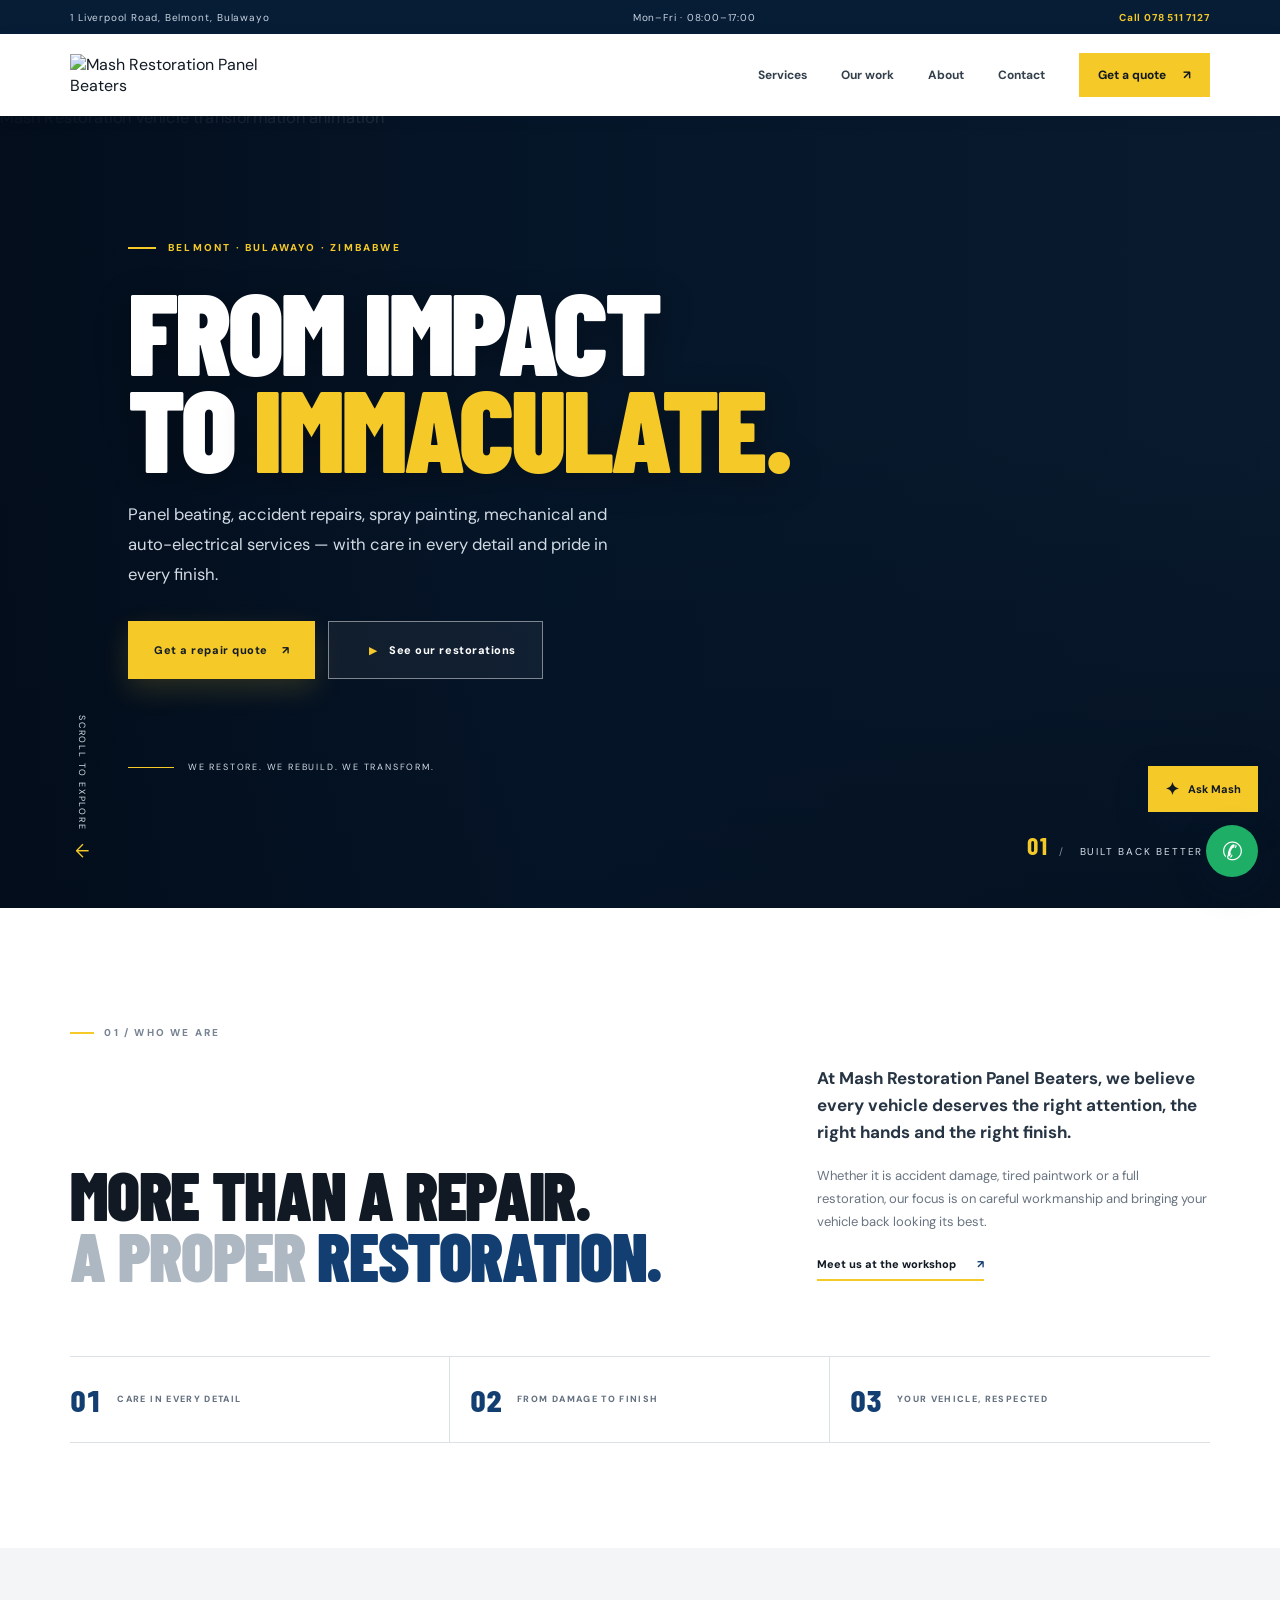
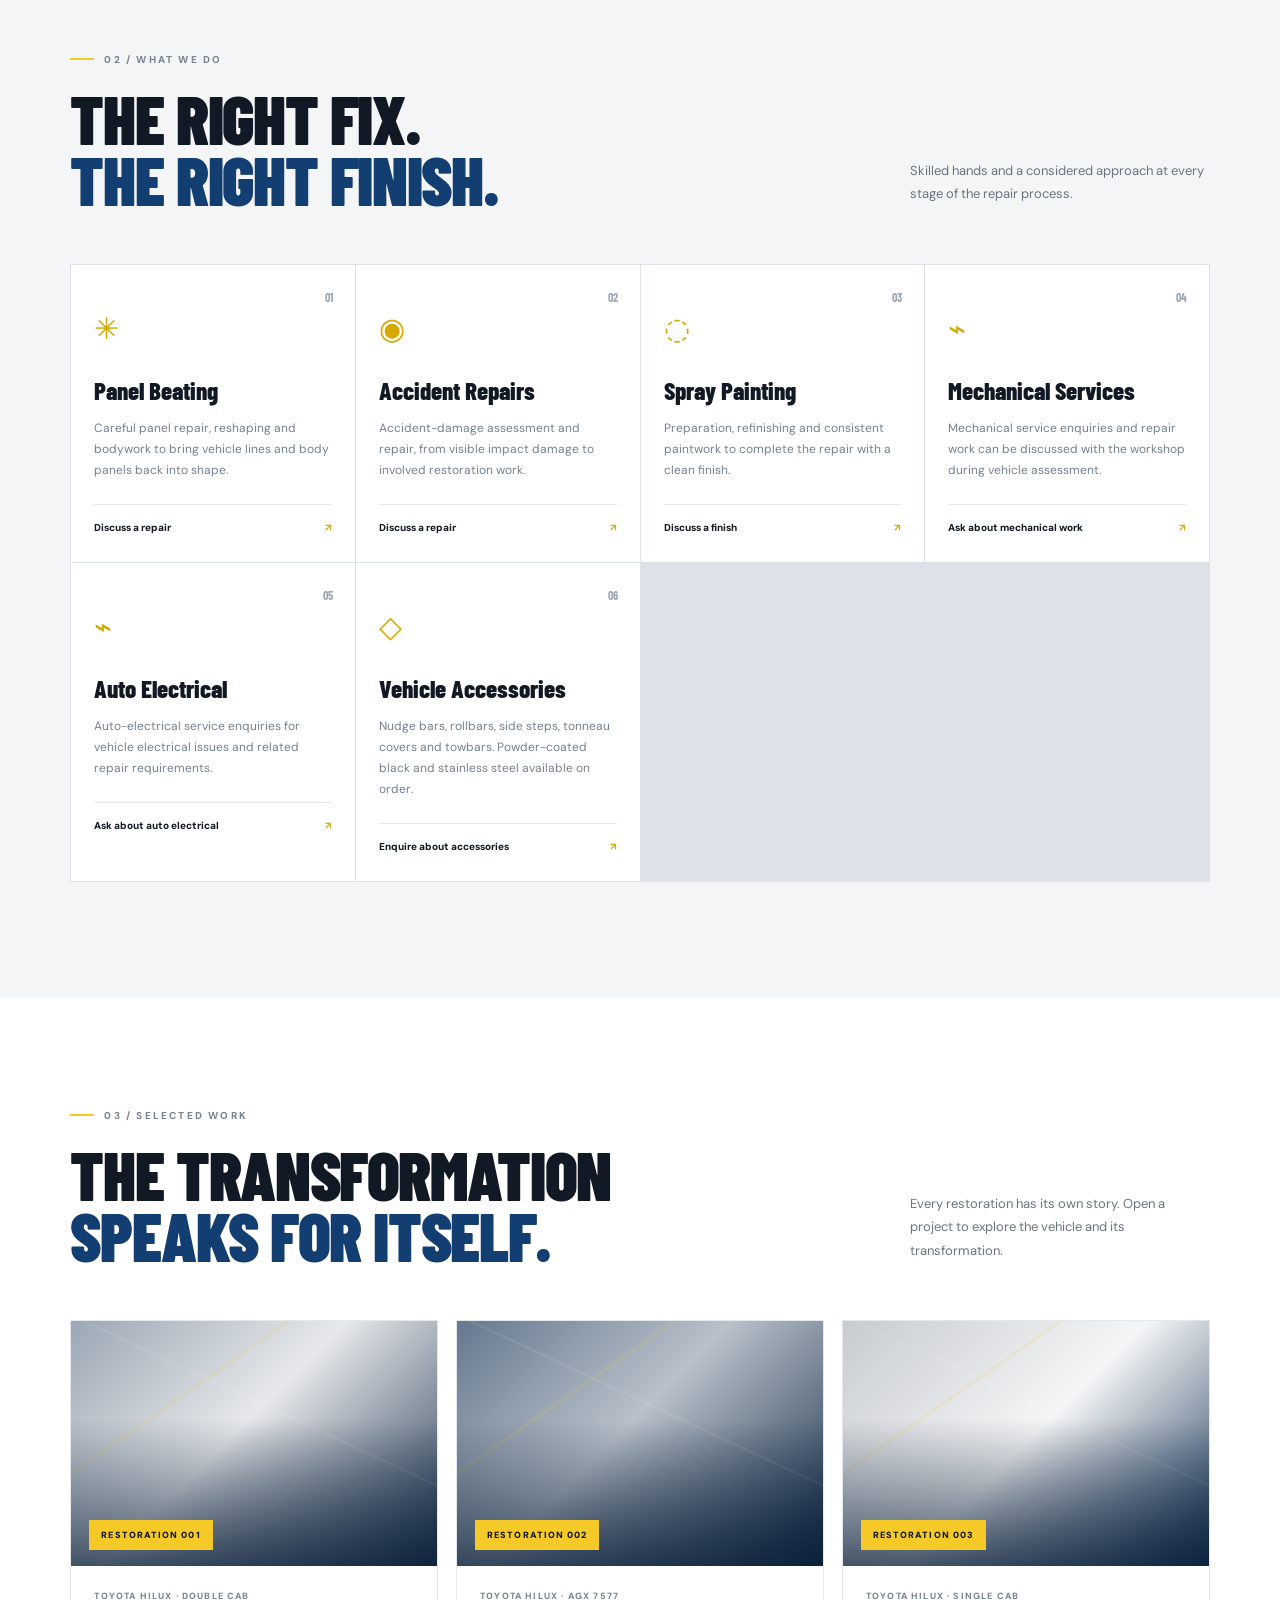
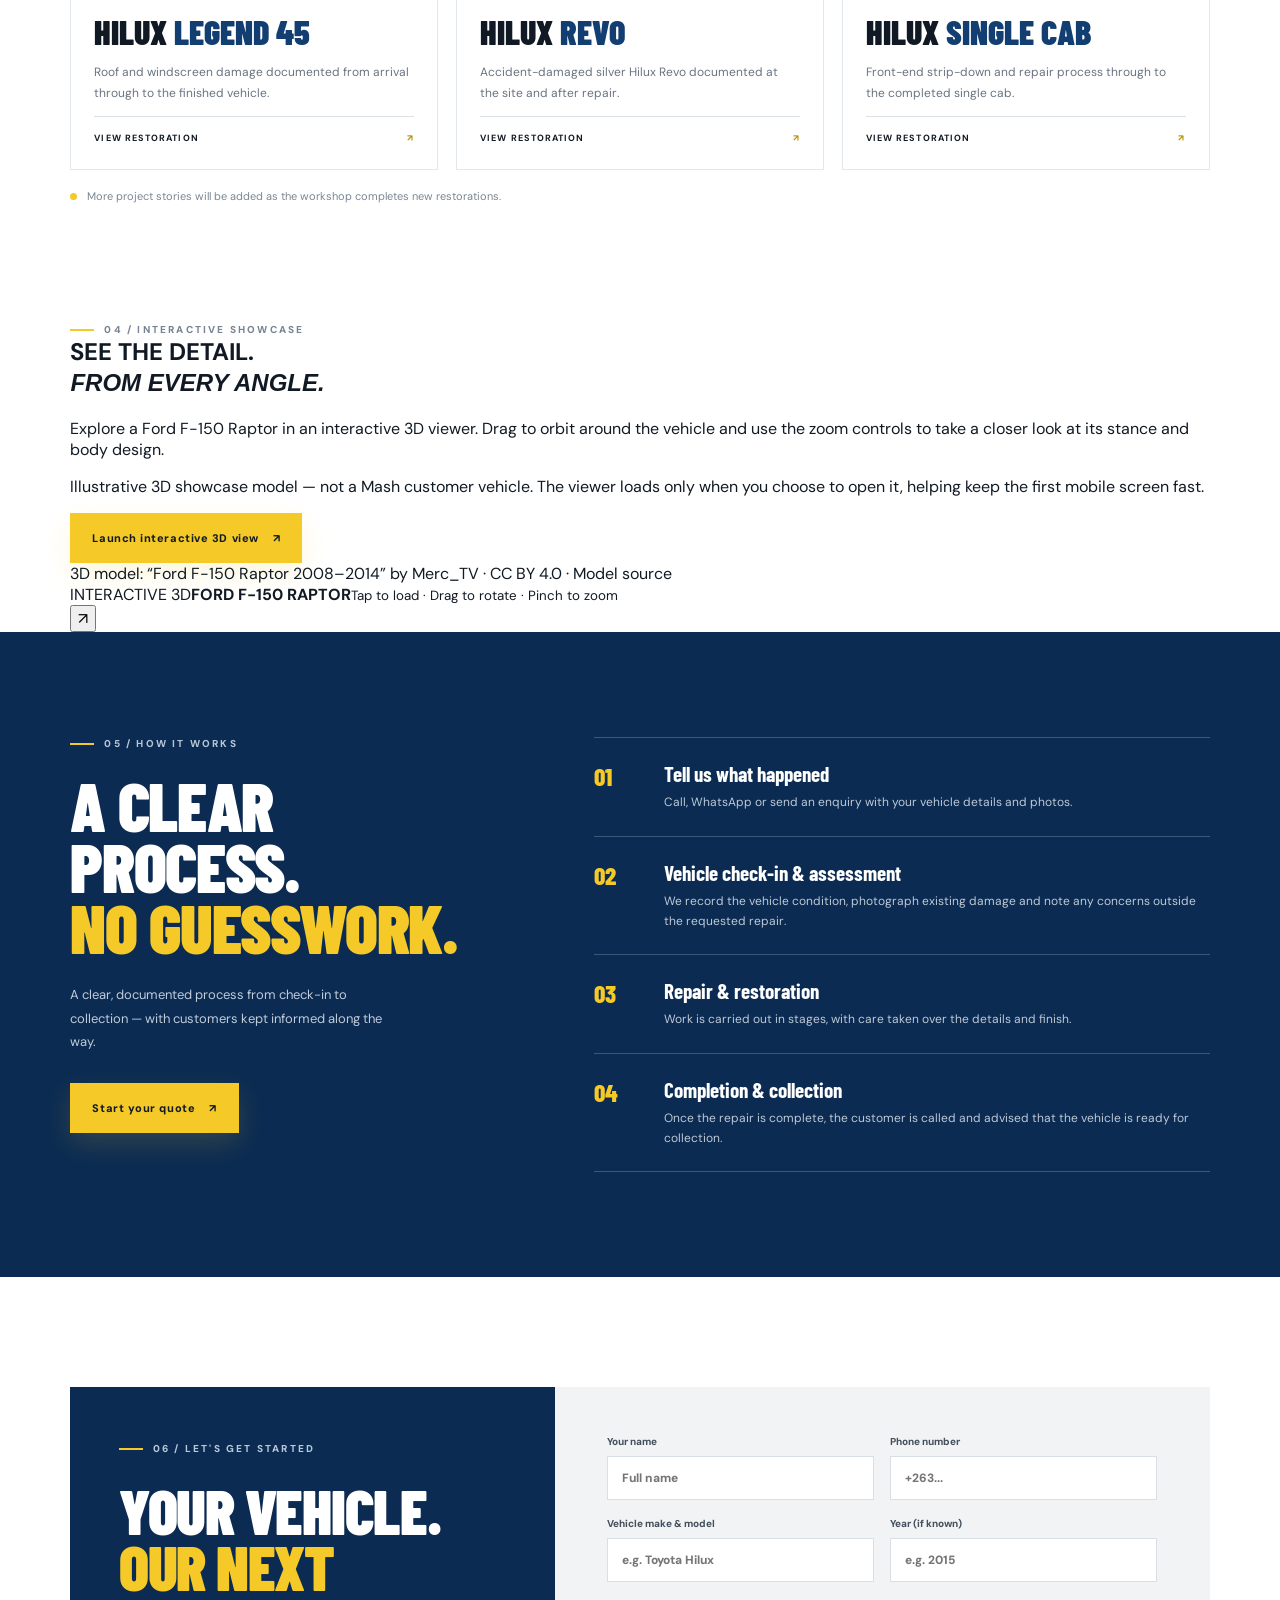
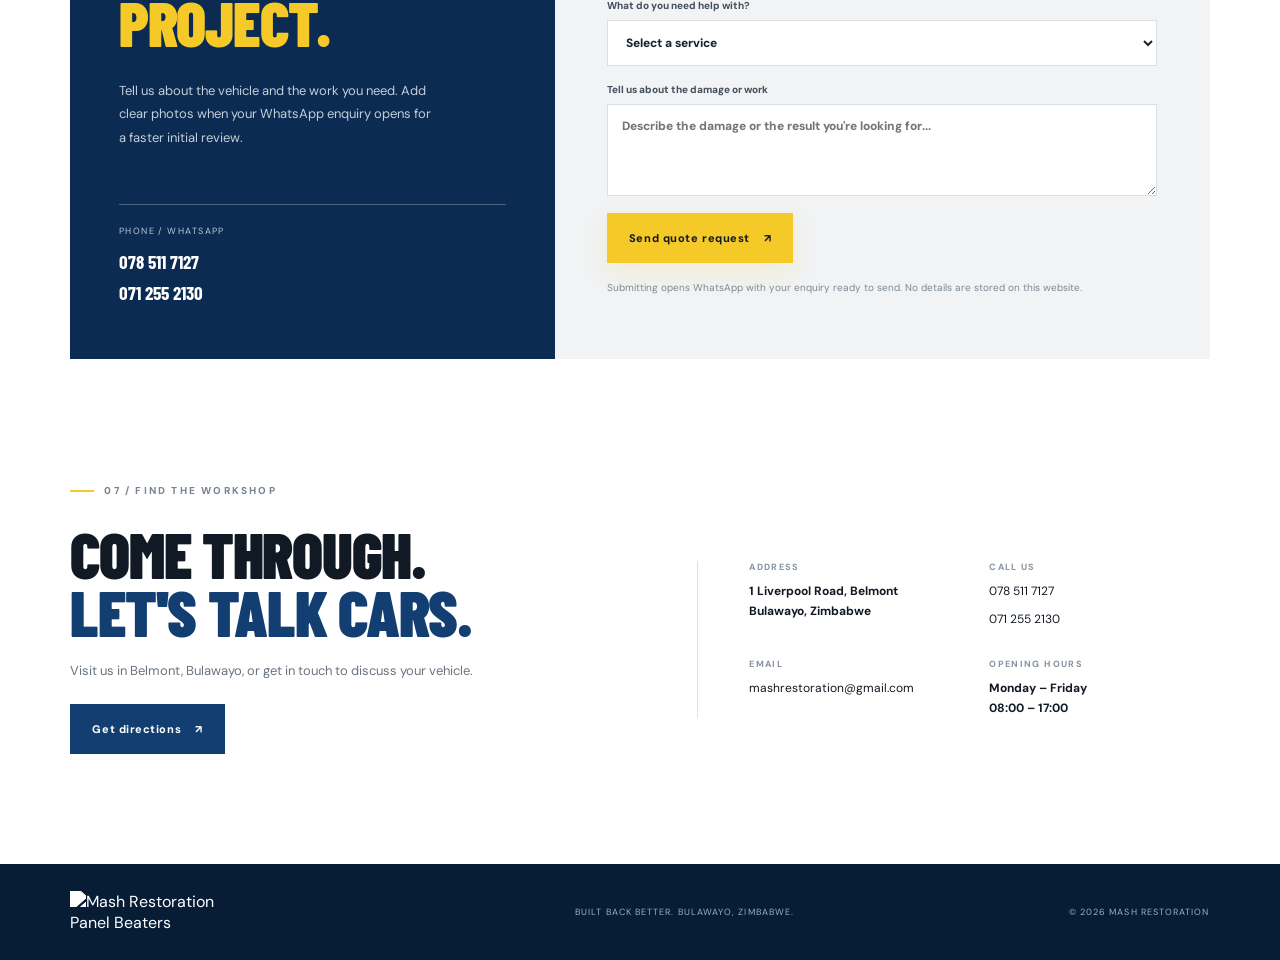
==== commit f36f79ee: "Finish flagship homepage with Mash GIF hero, services, Hilux gallery and lazy 3D viewer" ====
--- a/index.html
+++ b/index.html
@@ -10,28 +10,26 @@
   <title>Mash Restoration Panel Beaters | Built Back Better</title>
   <link rel="preconnect" href="https://fonts.googleapis.com"><link rel="preconnect" href="https://fonts.gstatic.com" crossorigin>
   <link href="https://fonts.googleapis.com/css2?family=Barlow+Condensed:wght@500;600;700;800;900&family=DM+Sans:wght@400;500;600;700&display=swap" rel="stylesheet">
-  <link rel="stylesheet" href="styles.css"><link rel="stylesheet" href="enhancements.css"><link rel="stylesheet" href="flagship.css">
+  <link rel="stylesheet" href="styles.css"><link rel="stylesheet" href="enhancements.css"><link rel="stylesheet" href="flagship.css"><link rel="stylesheet" href="finish.css">
 </head>
 <body>
   <div class="topbar"><span>1 Liverpool Road, Belmont, Bulawayo</span><span>Mon–Fri · 08:00–17:00</span><a href="tel:+263785117127">Call 078 511 7127</a></div>
   <header class="site-header">
-    <a class="brand" href="index.html" aria-label="Mash Restoration home"><img class="brand-logo" src="assets/mash-logo.svg" alt="Mash Restoration Panel Beaters"></a>
+    <a class="brand" href="index.html" aria-label="Mash Restoration home"><img class="brand-logo" src="assets/mash-restoration-logo.jpg" alt="Mash Restoration Panel Beaters"></a>
     <button class="menu-toggle" aria-label="Open navigation" aria-expanded="false">☰</button>
     <nav class="nav"><a href="#services">Services</a><a href="#work">Our work</a><a href="#about">About</a><a href="#contact">Contact</a><a class="nav-cta" href="#quote">Get a quote <span>↗</span></a></nav>
   </header>
 
   <main>
     <section class="hero">
-      <video class="hero-video" autoplay muted loop playsinline poster="assets/mash-hero-poster.svg">
-        <source src="https://videos.pexels.com/video-files/4488715/4488715-hd_1920_1080_25fps.mp4" type="video/mp4">
-      </video>
-      <img class="hero-still" src="assets/mash-hero-poster.svg" alt="" aria-hidden="true"><div class="hero-shade"></div>
+      <img class="hero-video hero-gif" src="assets/mash-restoration-hero.gif" alt="Mash Restoration vehicle transformation animation" fetchpriority="high" decoding="async">
+      <div class="hero-shade"></div>
       <div class="hero-content">
-        <div class="eyebrow"><i></i> BULAWAYO · ZIMBABWE</div>
-        <h1>WE BRING<br><em>VEHICLES</em><br>BACK TO LIFE.</h1>
-        <p>From collision damage to complete transformations. Precision panel beating, expert refinishing and restoration work that earns a second look.</p>
-        <div class="hero-actions"><a class="btn btn-yellow" href="#quote">Request a quote <span>↗</span></a><a class="btn btn-ghost" href="#work"><span class="play">▶</span> Explore our work</a></div>
-        <div class="hero-proof"><span class="proof-line"></span><span>CRAFTED WITH CARE. FINISHED WITH PRIDE.</span></div>
+        <div class="eyebrow"><i></i> BELMONT · BULAWAYO · ZIMBABWE</div>
+        <h1>FROM IMPACT<br>TO <em>IMMACULATE.</em></h1>
+        <p>Panel beating, accident repairs, spray painting, mechanical and auto-electrical services — with care in every detail and pride in every finish.</p>
+        <div class="hero-actions"><a class="btn btn-yellow" href="#quote">Get a repair quote <span>↗</span></a><a class="btn btn-ghost" href="#work"><span class="play">▶</span> See our restorations</a></div>
+        <div class="hero-proof"><span class="proof-line"></span><span>WE RESTORE. WE REBUILD. WE TRANSFORM.</span></div>
       </div>
       <div class="hero-index"><b>01</b><span>/</span> BUILT BACK BETTER</div>
       <a class="scroll-cue" href="#services">SCROLL TO EXPLORE <span>↓</span></a>
@@ -46,35 +44,55 @@
     <section class="services-section" id="services"><div class="section-wrap">
       <div class="section-head"><div><div class="section-kicker">02 / WHAT WE DO</div><h2>THE RIGHT FIX.<br><em>THE RIGHT FINISH.</em></h2></div><p>Skilled hands and a considered approach at every stage of the repair process.</p></div>
       <div class="service-grid">
-        <article class="service-card"><span class="service-no">01</span><div class="service-icon">✳</div><h3>Panel Beating</h3><p>Panel repair, reshaping and careful bodywork to restore your vehicle's lines and form.</p><a href="#quote">Discuss a repair <b>↗</b></a></article>
-        <article class="service-card"><span class="service-no">02</span><div class="service-icon">◉</div><h3>Accident Repairs</h3><p>From visible impact damage to more involved restoration work, we help bring vehicles back.</p><a href="#quote">Discuss a repair <b>↗</b></a></article>
-        <article class="service-card"><span class="service-no">03</span><div class="service-icon">◌</div><h3>Spray Painting</h3><p>Fresh finishes, refinishing and attention to colour and consistency across repaired panels.</p><a href="#quote">Discuss a finish <b>↗</b></a></article>
-        <article class="service-card"><span class="service-no">04</span><div class="service-icon">⌁</div><h3>Vehicle Restoration</h3><p>Thoughtful, staged restoration projects that take a vehicle from damaged to renewed.</p><a href="#work">View a restoration <b>↗</b></a></article>
+        <article class="service-card"><span class="service-no">01</span><div class="service-icon">✳</div><h3>Panel Beating</h3><p>Careful panel repair, reshaping and bodywork to bring vehicle lines and body panels back into shape.</p><a href="#quote">Discuss a repair <b>↗</b></a></article>
+        <article class="service-card"><span class="service-no">02</span><div class="service-icon">◉</div><h3>Accident Repairs</h3><p>Accident-damage assessment and repair, from visible impact damage to involved restoration work.</p><a href="#quote">Discuss a repair <b>↗</b></a></article>
+        <article class="service-card"><span class="service-no">03</span><div class="service-icon">◌</div><h3>Spray Painting</h3><p>Preparation, refinishing and consistent paintwork to complete the repair with a clean finish.</p><a href="#quote">Discuss a finish <b>↗</b></a></article>
+        <article class="service-card"><span class="service-no">04</span><div class="service-icon">⌁</div><h3>Mechanical Services</h3><p>Mechanical service enquiries and repair work can be discussed with the workshop during vehicle assessment.</p><a href="#quote">Ask about mechanical work <b>↗</b></a></article>
+        <article class="service-card"><span class="service-no">05</span><div class="service-icon">⌁</div><h3>Auto Electrical</h3><p>Auto-electrical service enquiries for vehicle electrical issues and related repair requirements.</p><a href="#quote">Ask about auto electrical <b>↗</b></a></article>
+        <article class="service-card"><span class="service-no">06</span><div class="service-icon">◇</div><h3>Vehicle Accessories</h3><p>Nudge bars, rollbars, side steps, tonneau covers and towbars. Powder-coated black and stainless steel available on order.</p><a href="#quote">Enquire about accessories <b>↗</b></a></article>
       </div>
     </div></section>
 
     <section class="work-section section-wrap" id="work">
 <div class="section-head"><div><div class="section-kicker">03 / SELECTED WORK</div><h2>THE TRANSFORMATION<br><em>SPEAKS FOR ITSELF.</em></h2></div><p>Every restoration has its own story. Open a project to explore the vehicle and its transformation.</p></div>
 <div class="case-grid">
-<a class="case-card" href="hilux-legend45.html"><div class="case-image case-one"><img src="assets/hilux-legend45-after-front.jpg" alt="Restored white Toyota Hilux Legend 45"><span>RESTORATION 001</span></div><div class="case-body"><div class="case-meta">TOYOTA HILUX · DOUBLE CAB</div><h3>HILUX <em>LEGEND 45</em></h3><p>Roof and windscreen damage through to a clean final restoration.</p><b>VIEW RESTORATION <span>↗</span></b></div></a>
-<a class="case-card" href="hilux-agx7577.html"><div class="case-image case-two"><img src="assets/hilux-revo-agx7577-after-front.jpg" alt="Restored silver Toyota Hilux Revo AGX 7577"><span>RESTORATION 002</span></div><div class="case-body"><div class="case-meta">TOYOTA HILUX · AGX 7577</div><h3>HILUX <em>REVO</em></h3><p>Accident-damaged bodywork and a finished silver Hilux presentation.</p><b>VIEW RESTORATION <span>↗</span></b></div></a>
-<a class="case-card" href="hilux-single-cab.html"><div class="case-image case-three"><img src="assets/hilux-singlecab-after-front.jpg" alt="Restored white Toyota Hilux single cab"><span>RESTORATION 003</span></div><div class="case-body"><div class="case-meta">TOYOTA HILUX · SINGLE CAB</div><h3>HILUX <em>SINGLE CAB</em></h3><p>Front-end strip-down and rebuild, followed by the completed vehicle.</p><b>VIEW RESTORATION <span>↗</span></b></div></a>
+<a class="case-card" href="/restorations/hilux-legend45"><div class="case-image case-one"><div class="photo-sprite sprite-1" role="img" aria-label="Restored white Toyota Hilux Legend 45"></div><span>RESTORATION 001</span></div><div class="case-body"><div class="case-meta">TOYOTA HILUX · DOUBLE CAB</div><h3>HILUX <em>LEGEND 45</em></h3><p>Roof and windscreen damage documented from arrival through to the finished vehicle.</p><b>VIEW RESTORATION <span>↗</span></b></div></a>
+<a class="case-card" href="/restorations/hilux-revo-agx7577"><div class="case-image case-two"><div class="photo-sprite sprite-5" role="img" aria-label="Restored silver Toyota Hilux Revo AGX 7577"></div><span>RESTORATION 002</span></div><div class="case-body"><div class="case-meta">TOYOTA HILUX · AGX 7577</div><h3>HILUX <em>REVO</em></h3><p>Accident-damaged silver Hilux Revo documented at the site and after repair.</p><b>VIEW RESTORATION <span>↗</span></b></div></a>
+<a class="case-card" href="/restorations/hilux-single-cab"><div class="case-image case-three"><div class="photo-sprite sprite-9" role="img" aria-label="Restored white Toyota Hilux single cab"></div><span>RESTORATION 003</span></div><div class="case-body"><div class="case-meta">TOYOTA HILUX · SINGLE CAB</div><h3>HILUX <em>SINGLE CAB</em></h3><p>Front-end strip-down and repair process through to the completed single cab.</p><b>VIEW RESTORATION <span>↗</span></b></div></a>
 </div><div class="work-note"><span class="yellow-dot"></span> More project stories will be added as the workshop completes new restorations.</div>
 </section>
 
-    <section class="process-section"><div class="section-wrap process-grid"><div><div class="section-kicker">04 / HOW IT WORKS</div><h2>A CLEAR PROCESS.<br><em>NO GUESSWORK.</em></h2><p class="muted">We keep the process straightforward, from first contact to final handover.</p><a class="btn btn-yellow" href="#quote">Start your quote <span>↗</span></a></div><div class="steps"><div class="step"><b>01</b><div><h3>Tell us what happened</h3><p>Call, WhatsApp or send an enquiry with your vehicle details and photos.</p></div></div><div class="step"><b>02</b><div><h3>Assessment & estimate</h3><p>We review the damage and arrange an assessment to understand the work required.</p></div></div><div class="step"><b>03</b><div><h3>Repair & restoration</h3><p>Work is carried out in stages, with care taken over the details and finish.</p></div></div><div class="step"><b>04</b><div><h3>Final checks & handover</h3><p>Your vehicle is checked and prepared for collection.</p></div></div></div></div></section>
+    <section class="interactive-section section-wrap" id="interactive-showcase">
+  <div class="interactive-copy">
+    <div class="section-kicker">04 / INTERACTIVE SHOWCASE</div>
+    <h2>SEE THE DETAIL.<br><em>FROM EVERY ANGLE.</em></h2>
+    <p>Explore a Ford F-150 Raptor in an interactive 3D viewer. Drag to orbit around the vehicle and use the zoom controls to take a closer look at its stance and body design.</p>
+    <p class="model-disclaimer">Illustrative 3D showcase model — not a Mash customer vehicle. The viewer loads only when you choose to open it, helping keep the first mobile screen fast.</p>
+    <button class="btn btn-yellow" id="load-raptor-model" type="button">Launch interactive 3D view <span>↗</span></button>
+    <div class="model-credit">3D model: “Ford F-150 Raptor 2008–2014” by Merc_TV · <a href="https://creativecommons.org/licenses/by/4.0/" target="_blank" rel="noreferrer">CC BY 4.0</a> · <a href="https://sketchfab.com/3d-models/ford-f-150-raptor-2008-2014-0ed826c3da6d48ed880915bf8b4d6185" target="_blank" rel="noreferrer">Model source</a></div>
+  </div>
+  <div class="model-frame" id="model-frame">
+    <div class="model-placeholder" id="model-placeholder">
+      <div class="model-placeholder-art"></div>
+      <div class="model-placeholder-copy"><span>INTERACTIVE 3D</span><strong>FORD F-150 RAPTOR</strong><small>Tap to load · Drag to rotate · Pinch to zoom</small></div>
+      <button type="button" class="model-load-button" id="model-load-button" aria-label="Load interactive Ford F-150 Raptor model">↗</button>
+    </div>
+  </div>
+</section>
 
-    <section class="quote-section section-wrap" id="quote"><div class="quote-panel"><div class="quote-copy"><div class="section-kicker">05 / LET'S GET STARTED</div><h2>YOUR VEHICLE.<br><em>OUR NEXT PROJECT.</em></h2><p>Tell us a little about the vehicle and the work you need. Add photos on WhatsApp for a faster initial assessment.</p><div class="contact-mini"><span>PHONE / WHATSAPP</span><b>078 511 7127</b><b>071 255 2130</b></div></div>
-      <form id="quote-form" class="quote-form"><div class="form-row"><label>Your name<input name="name" placeholder="Full name" required></label><label>Phone number<input name="phone" type="tel" placeholder="+263..." required></label></div><div class="form-row"><label>Vehicle make & model<input name="vehicle" placeholder="e.g. Toyota Hilux" required></label><label>Year (if known)<input name="year" placeholder="e.g. 2015"></label></div><label>What do you need help with?<select name="service" required><option value="">Select a service</option><option>Panel beating</option><option>Accident repairs</option><option>Spray painting</option><option>Full vehicle restoration</option><option>Other / not sure</option></select></label><label>Tell us about the damage or work<textarea name="details" rows="4" placeholder="Describe the damage or the result you're looking for..."></textarea></label><button class="btn btn-yellow submit-btn" type="submit">Send quote request <span>↗</span></button><small>Submitting opens WhatsApp with your enquiry ready to send. No details are stored on this website.</small></form>
+<section class="process-section"><div class="section-wrap process-grid"><div><div class="section-kicker">05 / HOW IT WORKS</div><h2>A CLEAR PROCESS.<br><em>NO GUESSWORK.</em></h2><p class="muted">A clear, documented process from check-in to collection — with customers kept informed along the way.</p><a class="btn btn-yellow" href="#quote">Start your quote <span>↗</span></a></div><div class="steps"><div class="step"><b>01</b><div><h3>Tell us what happened</h3><p>Call, WhatsApp or send an enquiry with your vehicle details and photos.</p></div></div><div class="step"><b>02</b><div><h3>Vehicle check-in & assessment</h3><p>We record the vehicle condition, photograph existing damage and note any concerns outside the requested repair.</p></div></div><div class="step"><b>03</b><div><h3>Repair & restoration</h3><p>Work is carried out in stages, with care taken over the details and finish.</p></div></div><div class="step"><b>04</b><div><h3>Completion & collection</h3><p>Once the repair is complete, the customer is called and advised that the vehicle is ready for collection.</p></div></div></div></div></section>
+
+    <section class="quote-section section-wrap" id="quote"><div class="quote-panel"><div class="quote-copy"><div class="section-kicker">06 / LET'S GET STARTED</div><h2>YOUR VEHICLE.<br><em>OUR NEXT PROJECT.</em></h2><p>Tell us about the vehicle and the work you need. Add clear photos when your WhatsApp enquiry opens for a faster initial review.</p><div class="contact-mini"><span>PHONE / WHATSAPP</span><b>078 511 7127</b><b>071 255 2130</b></div></div>
+      <form id="quote-form" class="quote-form"><div class="form-row"><label>Your name<input name="name" placeholder="Full name" required></label><label>Phone number<input name="phone" type="tel" placeholder="+263..." required></label></div><div class="form-row"><label>Vehicle make & model<input name="vehicle" placeholder="e.g. Toyota Hilux" required></label><label>Year (if known)<input name="year" placeholder="e.g. 2015"></label></div><label>What do you need help with?<select name="service" required><option value="">Select a service</option><option>Panel beating</option><option>Accident repairs</option><option>Spray painting</option><option>Full vehicle restoration</option><option>Mechanical services</option><option>Auto electrical</option><option>Vehicle accessories</option><option>Other / not sure</option></select></label><label>Tell us about the damage or work<textarea name="details" rows="4" placeholder="Describe the damage or the result you're looking for..."></textarea></label><button class="btn btn-yellow submit-btn" type="submit">Send quote request <span>↗</span></button><small>Submitting opens WhatsApp with your enquiry ready to send. No details are stored on this website.</small></form>
     </div></section>
 
-    <section class="contact-section section-wrap" id="contact"><div class="section-kicker">06 / FIND THE WORKSHOP</div><div class="contact-grid"><div><h2>COME THROUGH.<br><em>LET'S TALK CARS.</em></h2><p>Visit us in Belmont, Bulawayo, or get in touch to discuss your vehicle.</p><a class="btn btn-blue" href="https://www.google.com/maps/search/?api=1&query=1+Liverpool+Road+Belmont+Bulawayo+Zimbabwe" target="_blank" rel="noreferrer">Get directions <span>↗</span></a></div><div class="contact-details"><div><span>ADDRESS</span><b>1 Liverpool Road, Belmont<br>Bulawayo, Zimbabwe</b></div><div><span>CALL US</span><a href="tel:+263785117127">078 511 7127</a><a href="tel:+263712552130">071 255 2130</a></div><div><span>EMAIL</span><a href="mailto:mashrestoration@gmail.com">mashrestoration@gmail.com</a></div><div><span>OPENING HOURS</span><b>Monday – Friday<br>08:00 – 17:00</b></div></div></div></section>
+    <section class="contact-section section-wrap" id="contact"><div class="section-kicker">07 / FIND THE WORKSHOP</div><div class="contact-grid"><div><h2>COME THROUGH.<br><em>LET'S TALK CARS.</em></h2><p>Visit us in Belmont, Bulawayo, or get in touch to discuss your vehicle.</p><a class="btn btn-blue" href="https://www.google.com/maps/search/?api=1&query=1+Liverpool+Road+Belmont+Bulawayo+Zimbabwe" target="_blank" rel="noreferrer">Get directions <span>↗</span></a></div><div class="contact-details"><div><span>ADDRESS</span><b>1 Liverpool Road, Belmont<br>Bulawayo, Zimbabwe</b></div><div><span>CALL US</span><a href="tel:+263785117127">078 511 7127</a><a href="tel:+263712552130">071 255 2130</a></div><div><span>EMAIL</span><a href="mailto:mashrestoration@gmail.com">mashrestoration@gmail.com</a></div><div><span>OPENING HOURS</span><b>Monday – Friday<br>08:00 – 17:00</b></div></div></div></section>
   </main>
 
-  <footer class="footer"><a class="brand brand-light" href="#"><img class="brand-logo" src="assets/mash-logo.svg" alt="Mash Restoration Panel Beaters"></a><span>BUILT BACK BETTER. BULAWAYO, ZIMBABWE.</span><span>© <span id="year"></span> MASH RESTORATION</span></footer>
+  <footer class="footer"><a class="brand brand-light" href="#"><img class="brand-logo" src="assets/mash-restoration-logo.jpg" alt="Mash Restoration Panel Beaters"></a><span>BUILT BACK BETTER. BULAWAYO, ZIMBABWE.</span><span>© <span id="year"></span> MASH RESTORATION</span></footer>
 
   <a class="whatsapp-float" href="https://wa.me/263785117127" target="_blank" rel="noreferrer" aria-label="Chat on WhatsApp">✆</a>
   <button class="assistant-launch" id="assistant-launch" aria-label="Open restoration assistant"><span>✦</span><b>Ask Mash</b></button>
   <aside class="assistant-panel" id="assistant-panel" aria-label="Mash restoration assistant" aria-hidden="true"><div class="assistant-head"><div><b>✦ MASH RESTORATION GUIDE</b><small>Instant help with your enquiry</small></div><button id="assistant-close" aria-label="Close assistant">×</button></div><div class="assistant-messages" id="assistant-messages"><div class="assistant-bubble">Hi! I'm the Mash Restoration Guide. What can I help you with today?</div><div class="quick-prompts"><button data-question="I need accident repairs">Accident repairs</button><button data-question="I need a spray paint quote">Spray painting</button><button data-question="I want a full restoration">Full restoration</button><button data-question="Where are you located?">Location & hours</button></div></div><form id="assistant-form"><input id="assistant-input" placeholder="Ask about a repair..." autocomplete="off" aria-label="Ask a question"><button aria-label="Send question">↑</button></form><div class="assistant-foot">For a confirmed assessment or quote, contact the workshop directly.</div></aside>
-  <script src="flagship.js"></script><script src="script.js"></script>
+  <script src="flagship.js"></script><script src="script.js"></script><script src="finish.js"></script>
 </body></html>
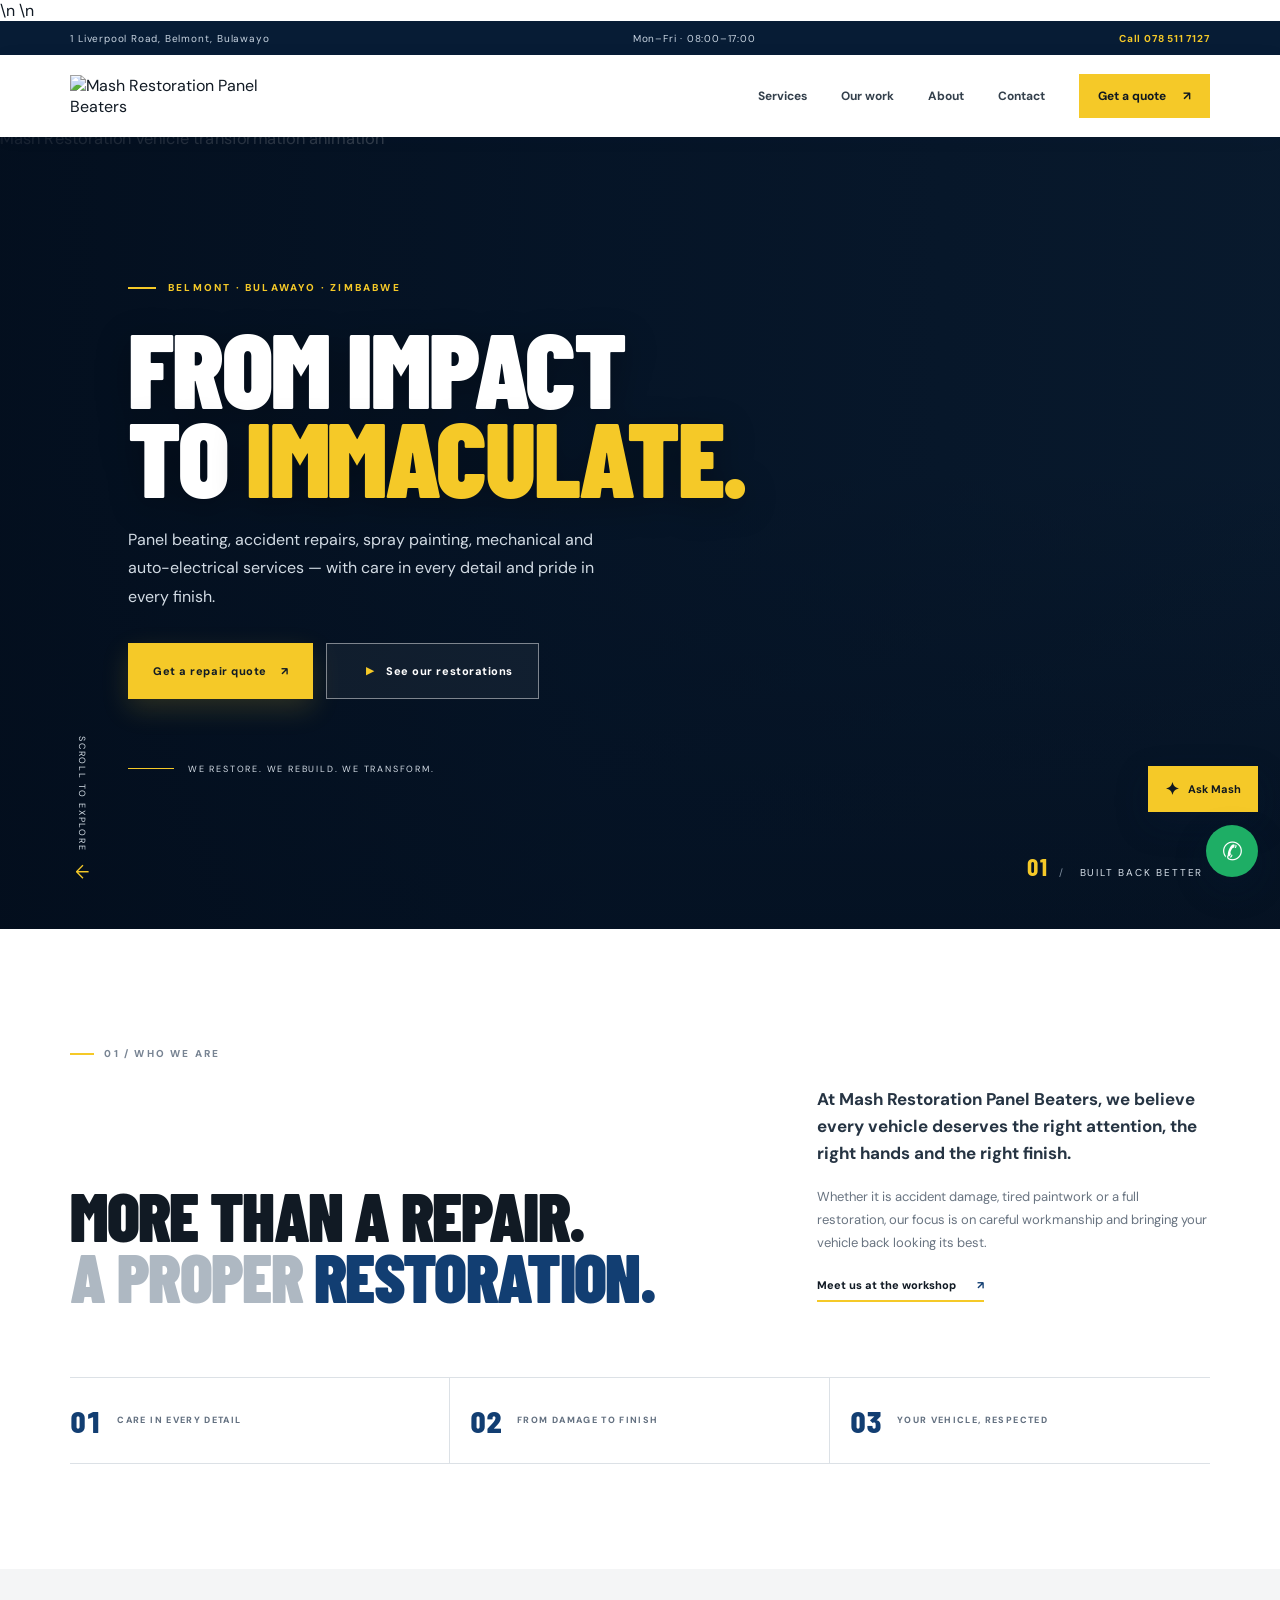
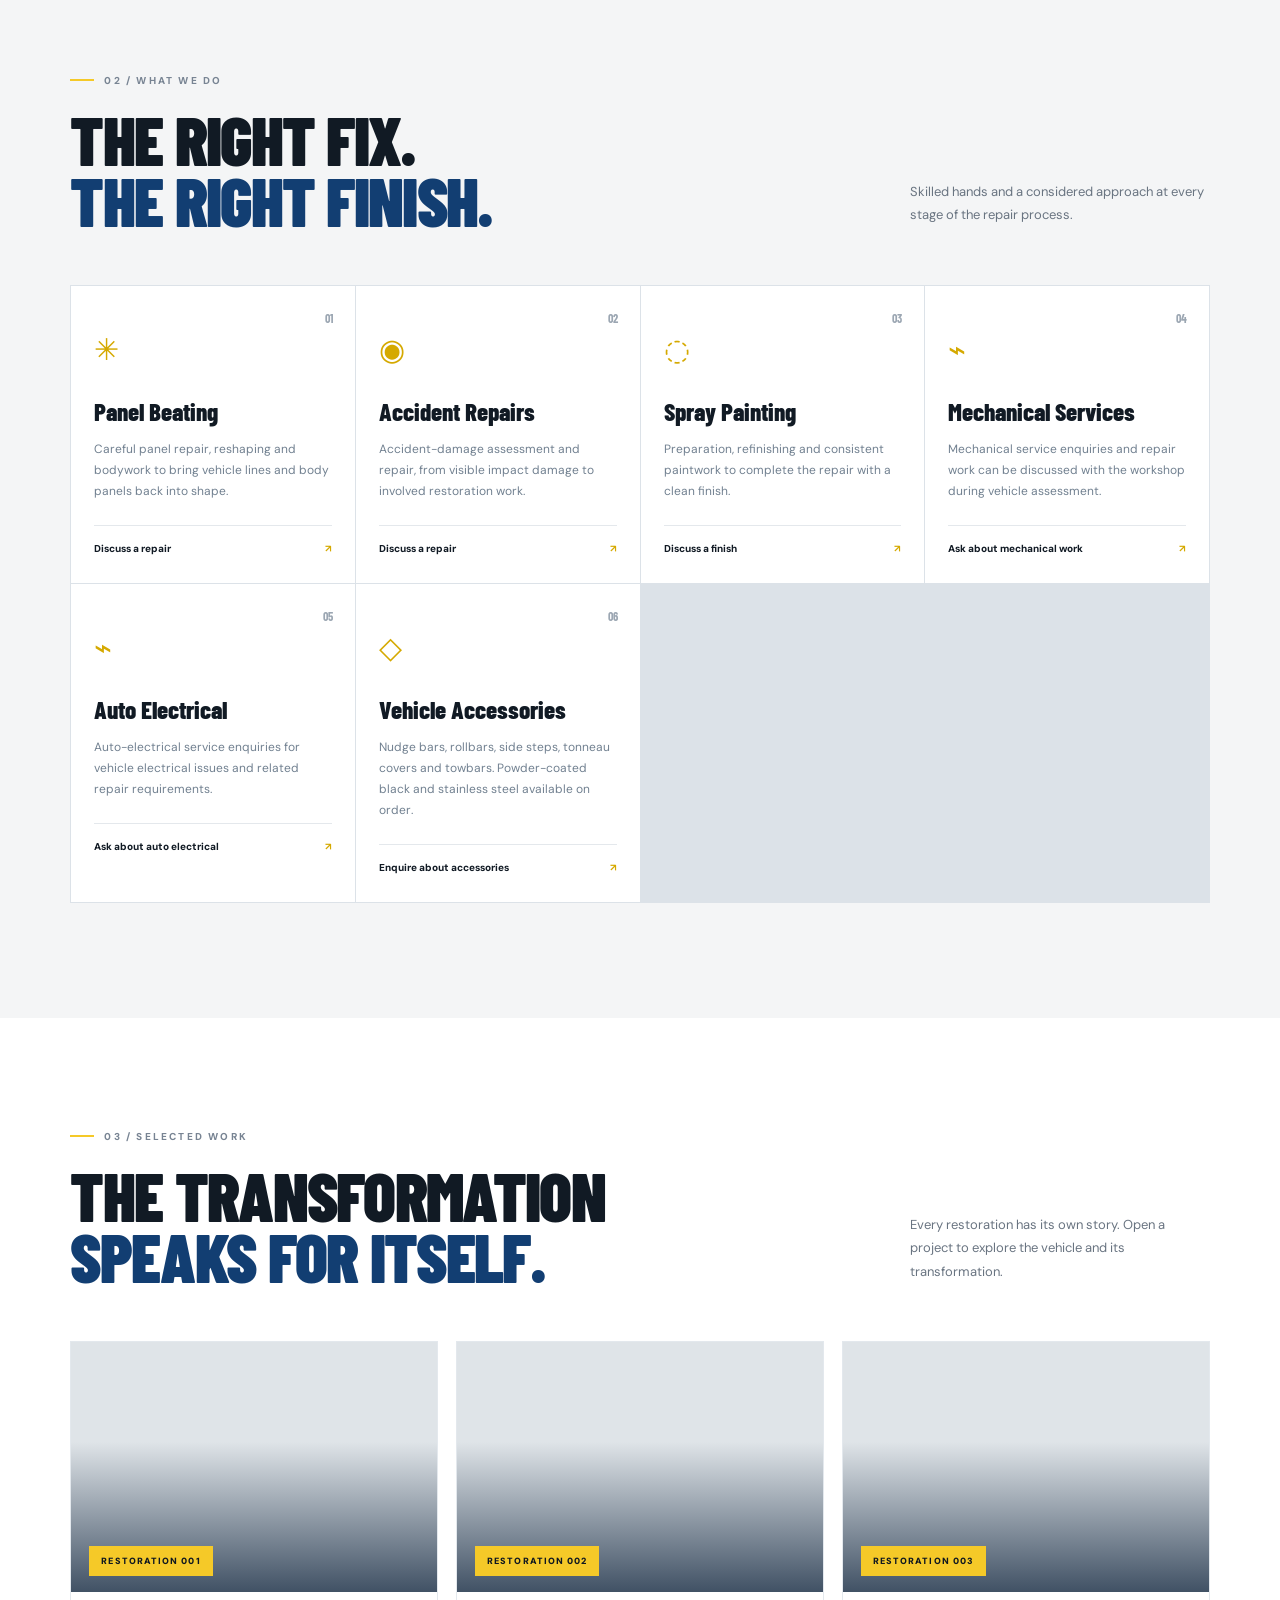
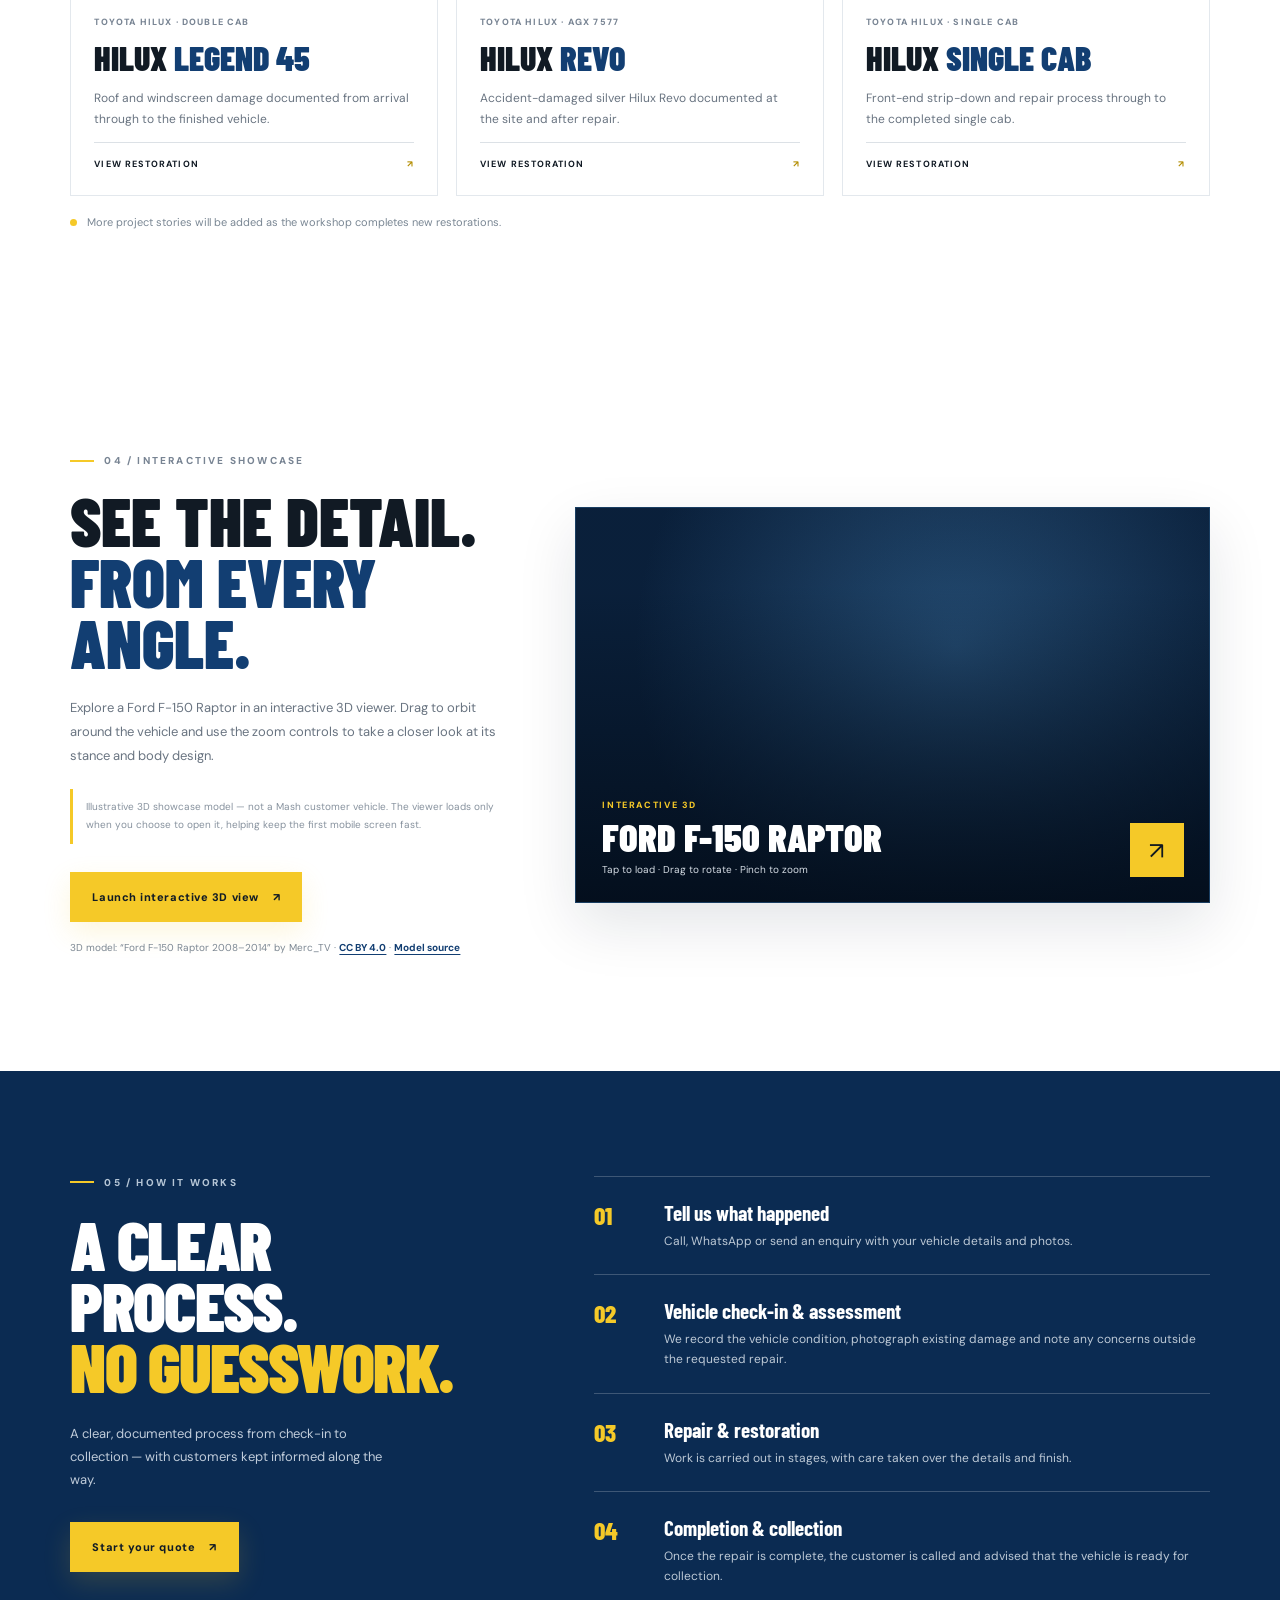
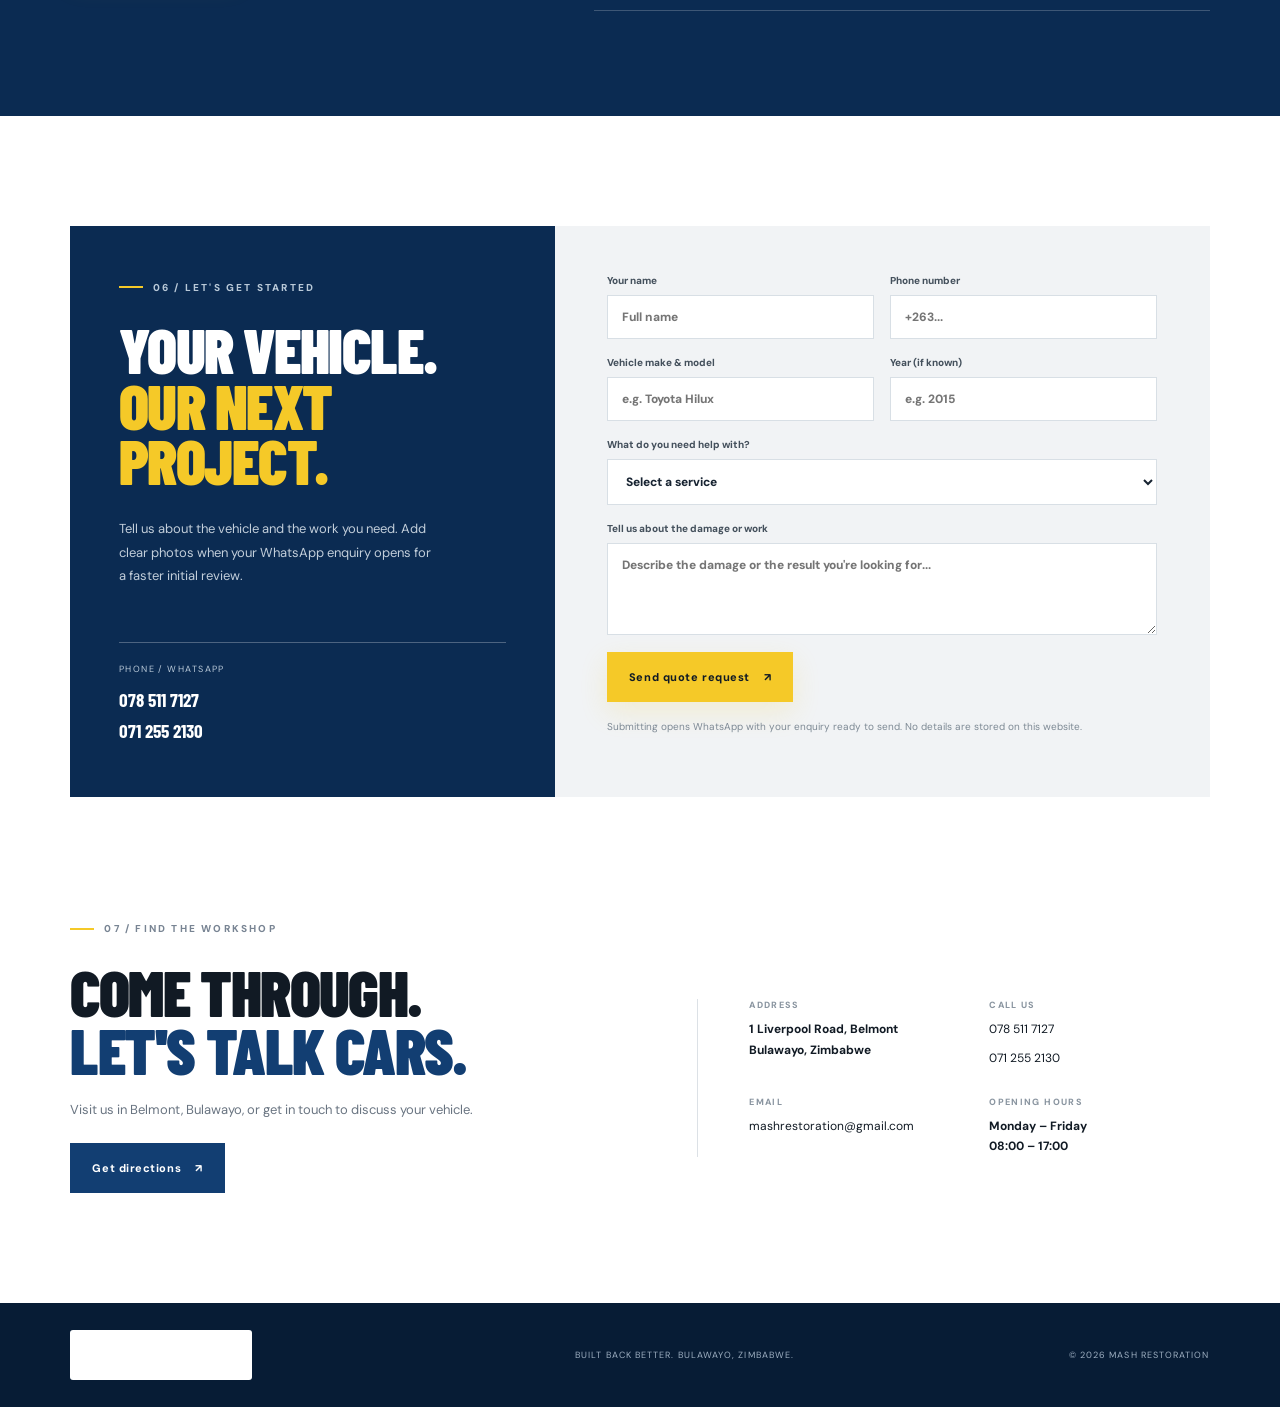
==== commit 324cabe0: "Add hero poster fallback and brand social preview metadata" ====
--- a/index.html
+++ b/index.html
@@ -6,7 +6,7 @@
   <meta name="description" content="Mash Restoration Panel Beaters in Belmont, Bulawayo. Professional panel beating, accident repairs, spray painting and vehicle restoration. Request a quote today.">
   <meta property="og:title" content="Mash Restoration Panel Beaters | Built Back Better">
   <meta property="og:description" content="Precision panel beating, accident repairs and vehicle restoration in Bulawayo, Zimbabwe.">
-  <meta property="og:type" content="website">
+  <meta property="og:type" content="website">\n  <meta property="og:image" content="assets/mash-restoration-hero-poster.webp">\n  <link rel="icon" href="assets/mash-restoration-logo.jpg" type="image/jpeg">
   <title>Mash Restoration Panel Beaters | Built Back Better</title>
   <link rel="preconnect" href="https://fonts.googleapis.com"><link rel="preconnect" href="https://fonts.gstatic.com" crossorigin>
   <link href="https://fonts.googleapis.com/css2?family=Barlow+Condensed:wght@500;600;700;800;900&family=DM+Sans:wght@400;500;600;700&display=swap" rel="stylesheet">
@@ -22,7 +22,7 @@
 
   <main>
     <section class="hero">
-      <img class="hero-video hero-gif" src="assets/mash-restoration-hero.gif" alt="Mash Restoration vehicle transformation animation" fetchpriority="high" decoding="async">
+      <img class="hero-video hero-gif" src="assets/mash-restoration-hero.gif" alt="Mash Restoration vehicle transformation animation" fetchpriority="high" decoding="async" onerror="this.onerror=null;this.src=\'assets/mash-restoration-hero-poster.webp\'">
       <div class="hero-shade"></div>
       <div class="hero-content">
         <div class="eyebrow"><i></i> BELMONT · BULAWAYO · ZIMBABWE</div>
--- a/finish.css
+++ b/finish.css
@@ -0,0 +1,100 @@
+/* MASH RESTORATION — FINAL MEDIA, 3D AND MOBILE REFINEMENT */
+.brand-logo{display:block;width:clamp(158px,18vw,206px);height:auto;max-height:72px;object-fit:contain;background:#fff}
+.brand-light .brand-logo{padding:4px 7px;border-radius:3px;background:#fff;max-height:56px}
+.hero{min-height:clamp(650px,88vh,900px);height:clamp(650px,88vh,900px)}
+.hero-gif{display:block;position:absolute;inset:0;width:100%;height:100%;object-fit:cover;object-position:center center;z-index:0;opacity:1;filter:contrast(1.04) saturate(.94)}
+.hero-shade{z-index:1;background:linear-gradient(90deg,rgba(3,14,29,.92) 0%,rgba(4,18,36,.76) 46%,rgba(4,18,36,.25) 100%),linear-gradient(0deg,rgba(3,13,27,.68),transparent 58%)}
+.hero-content,.hero-index,.scroll-cue{z-index:2}
+.hero-content{max-width:740px}
+.hero h1{font-size:clamp(64px,8.3vw,112px);letter-spacing:-.02em}
+.hero-content>p{max-width:510px;font-size:clamp(14px,1.25vw,17px)}
+.hero-actions .btn{min-height:56px;padding-inline:25px}
+.hero-proof{margin-top:64px}
+.section-head h2,.intro h2,.contact-grid h2,.process-grid h2,.quote-copy h2{letter-spacing:-.025em}
+.case-image{min-height:250px}
+.case-image .photo-sprite{position:absolute;inset:0;width:100%;height:100%}
+.photo-sprite{display:block;background-image:url('assets/hilux-gallery-sprite.webp');background-repeat:no-repeat;background-size:300% 400%;background-color:#dfe4e8;min-height:260px}
+.sprite-0{background-position:0% 0%}.sprite-1{background-position:50% 0%}.sprite-2{background-position:100% 0%}
+.sprite-3{background-position:0% 33.3333%}.sprite-4{background-position:50% 33.3333%}.sprite-5{background-position:100% 33.3333%}
+.sprite-6{background-position:0% 66.6667%}.sprite-7{background-position:50% 66.6667%}.sprite-8{background-position:100% 66.6667%}
+.sprite-9{background-position:0% 100%}.sprite-10{background-position:50% 100%}
+.detail-photo{background:#eef1f4}
+.detail-photo .photo-sprite{width:100%;min-height:300px;aspect-ratio:16/10}
+.detail-photo.large .photo-sprite{min-height:350px;aspect-ratio:16/9}
+.detail-photo figcaption{padding:18px 21px}
+.detail-photo figcaption p{margin-bottom:0}
+.detail-back{margin-top:28px;font-size:11px;font-weight:800;color:var(--blue)}
+.detail-back a{display:inline-flex;align-items:center;gap:10px;border-bottom:2px solid var(--yellow);padding-bottom:8px}
+.detail-back a:hover{transform:translateX(-3px)}
+.interactive-section{display:grid;grid-template-columns:.83fr 1.17fr;gap:55px;align-items:center;padding:105px 0 115px}
+.interactive-copy h2{font:900 clamp(46px,5.3vw,70px)/.9 "Barlow Condensed";margin:23px 0}
+.interactive-copy h2 em{font-style:normal;color:var(--blue)}
+.interactive-copy>p{font-size:13px;line-height:1.85;color:#697481;max-width:430px}
+.model-disclaimer{font-size:10px!important;color:#87929e!important;border-left:3px solid var(--yellow);padding:9px 0 9px 13px;margin:20px 0}
+.model-credit{font-size:10px;color:#7c8792;line-height:1.7;margin-top:17px;max-width:440px}
+.model-credit a{color:var(--blue);font-weight:700;text-decoration:underline;text-underline-offset:3px}
+.model-frame{position:relative;aspect-ratio:16/10;min-height:320px;overflow:hidden;background:radial-gradient(circle at 60% 35%,#244c73,#0a203b 70%);border:1px solid #193e62;box-shadow:0 22px 56px #06192f1c}
+.model-frame iframe{position:absolute;inset:0;width:100%;height:100%;border:0}
+.model-placeholder{position:absolute;inset:0;display:flex;align-items:flex-end;padding:26px;color:#fff;overflow:hidden;background:linear-gradient(0deg,rgba(3,13,26,.9),rgba(3,13,26,.02) 80%)}
+.model-placeholder-art{position:absolute;inset:0;background-image:url('https://media.sketchfab.com/models/0ed826c3da6d48ed880915bf8b4d6185/thumbnails/d3c4c9fc685f48f1bbe785148ceed1dc/906b40027f8e47298a8913c5d19d9487.jpeg');background-position:center;background-size:cover;opacity:.72;transition:transform .8s}
+.model-frame:hover .model-placeholder-art{transform:scale(1.045)}
+.model-placeholder-copy{position:relative;z-index:1;display:flex;flex-direction:column;gap:8px;max-width:80%}
+.model-placeholder-copy span{font-size:9px;letter-spacing:.18em;color:var(--yellow);font-weight:800}
+.model-placeholder-copy strong{font:900 clamp(26px,3vw,42px)/.95 "Barlow Condensed"}
+.model-placeholder-copy small{font-size:10px;color:#d5dce4}
+.model-load-button{position:absolute;right:25px;bottom:25px;z-index:2;border:0;background:var(--yellow);color:#101820;width:54px;height:54px;font-size:24px;cursor:pointer;transition:transform .2s,background .2s}
+.model-load-button:hover{transform:translateY(-4px);background:#ffdc55}
+.interactive-copy .btn{margin-top:8px}
+.footer .brand-logo{width:182px}
+.footer-social a{color:var(--yellow);font-weight:800;font-size:10px}
+.assistant-panel{max-width:calc(100vw - 24px)}
+.reveal-ready [data-reveal]{opacity:0;transform:translateY(24px);transition:opacity .75s ease,transform .75s cubic-bezier(.2,.7,.2,1)}
+.reveal-ready [data-reveal].is-visible{opacity:1;transform:translateY(0)}
+@media(max-width:900px){
+ .interactive-section{grid-template-columns:1fr;gap:27px;padding:78px 0 88px}
+ .interactive-copy>p{max-width:650px}
+ .model-frame{min-height:0;aspect-ratio:16/9}
+}
+@media(max-width:760px){
+ .brand-logo{width:160px;max-height:58px}
+ .brand-light .brand-logo{width:154px}
+ .hero{height:auto;min-height:740px;max-height:none;align-items:flex-end}
+ .hero-gif{object-position:52% center}
+ .hero-shade{background:linear-gradient(90deg,rgba(3,14,29,.84),rgba(3,14,29,.42)),linear-gradient(0deg,rgba(3,13,27,.88),transparent 82%)}
+ .hero-content{margin:0;padding:90px 7% 118px;max-width:none}
+ .hero h1{font-size:clamp(58px,15vw,84px);line-height:.86;margin:23px 0}
+ .hero-content>p{font-size:13px;line-height:1.75}
+ .hero-actions{display:grid;grid-template-columns:1fr;gap:10px}
+ .hero-actions .btn{width:100%;min-height:54px}
+ .hero-proof{margin-top:43px;font-size:8px}
+ .hero-index{right:6%;bottom:23px}
+ .scroll-cue{left:4.5%;bottom:22px}
+ .case-grid{grid-template-columns:1fr;gap:17px}
+ .case-image{height:235px;min-height:235px}
+ .case-body p{min-height:0}
+ .interactive-section{padding:72px 0 78px}
+ .interactive-copy h2{font-size:50px}
+ .interactive-copy>p{font-size:12px}
+ .model-frame{aspect-ratio:4/3;min-height:270px}
+ .model-placeholder{padding:19px}
+ .model-load-button{right:17px;bottom:17px;width:48px;height:48px}
+ .detail-photo .photo-sprite{min-height:235px;aspect-ratio:4/3}
+ .detail-photo.large .photo-sprite{min-height:245px;aspect-ratio:4/3}
+ .detail-photo figcaption{padding:15px 16px}
+ .detail-cta{padding:24px}
+ .footer{gap:15px}
+ .footer .brand-logo{width:150px}
+}
+@media(max-width:420px){
+ .hero{min-height:700px}
+ .hero-content{padding-left:6%;padding-right:6%}
+ .hero h1{font-size:58px}
+ .model-frame{min-height:245px}
+ .model-placeholder-copy{max-width:70%}
+ .model-placeholder-copy strong{font-size:27px}
+}
+@media(prefers-reduced-motion:reduce){
+ .reveal-ready [data-reveal]{opacity:1;transform:none}
+ .hero-gif{animation:none}
+ .model-placeholder-art{transition:none}
+}
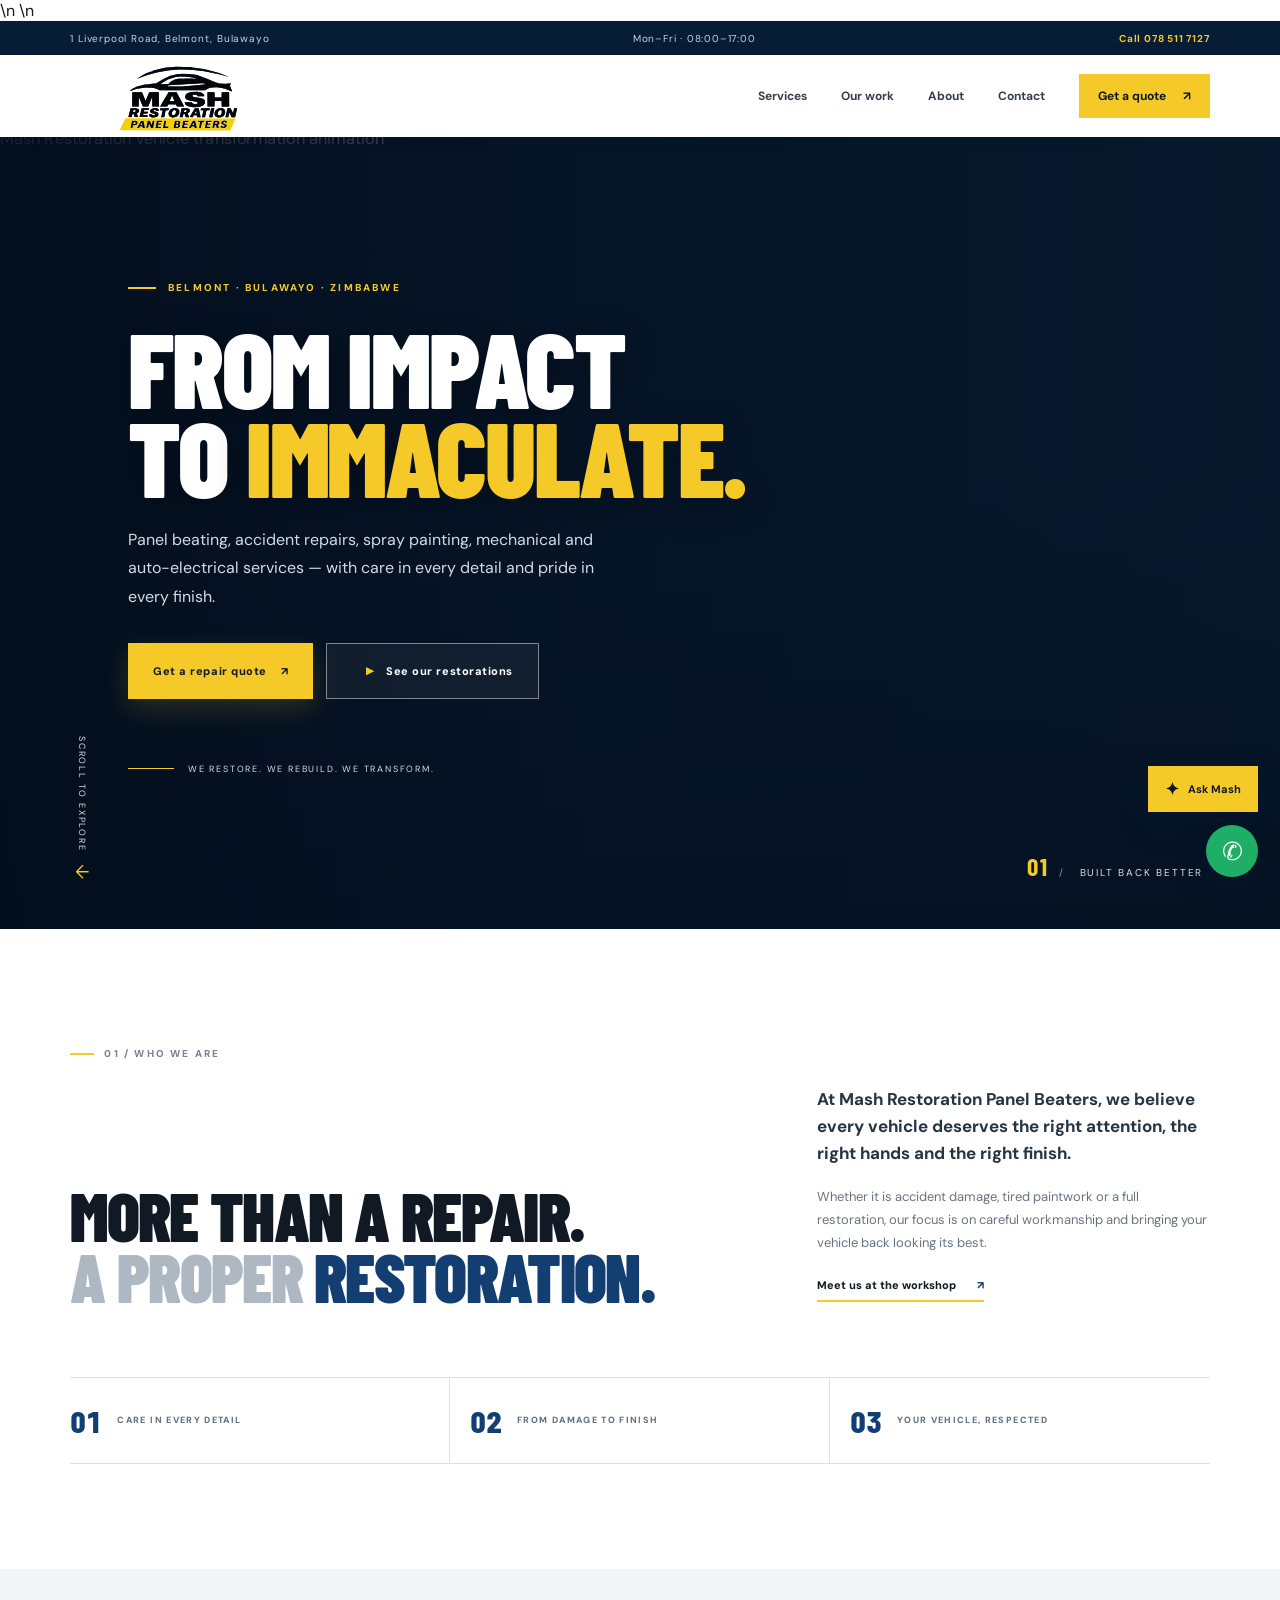
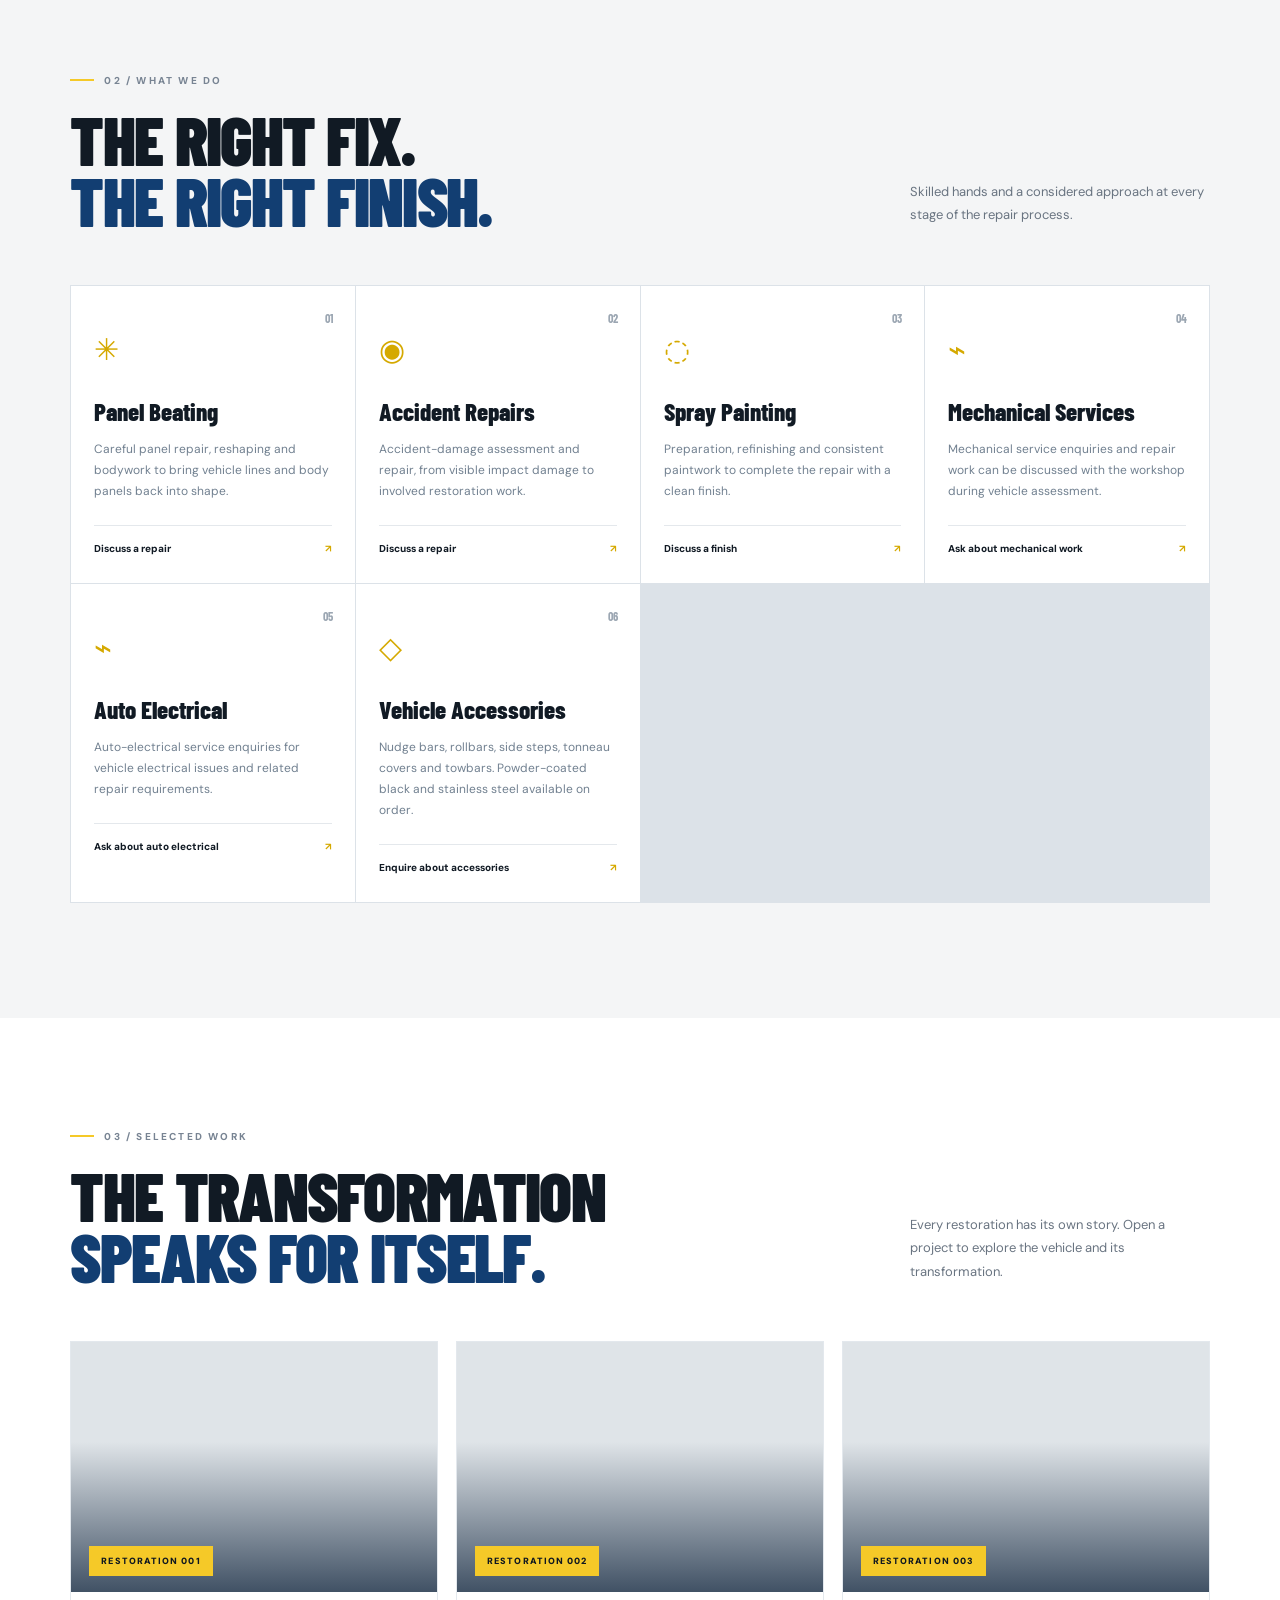
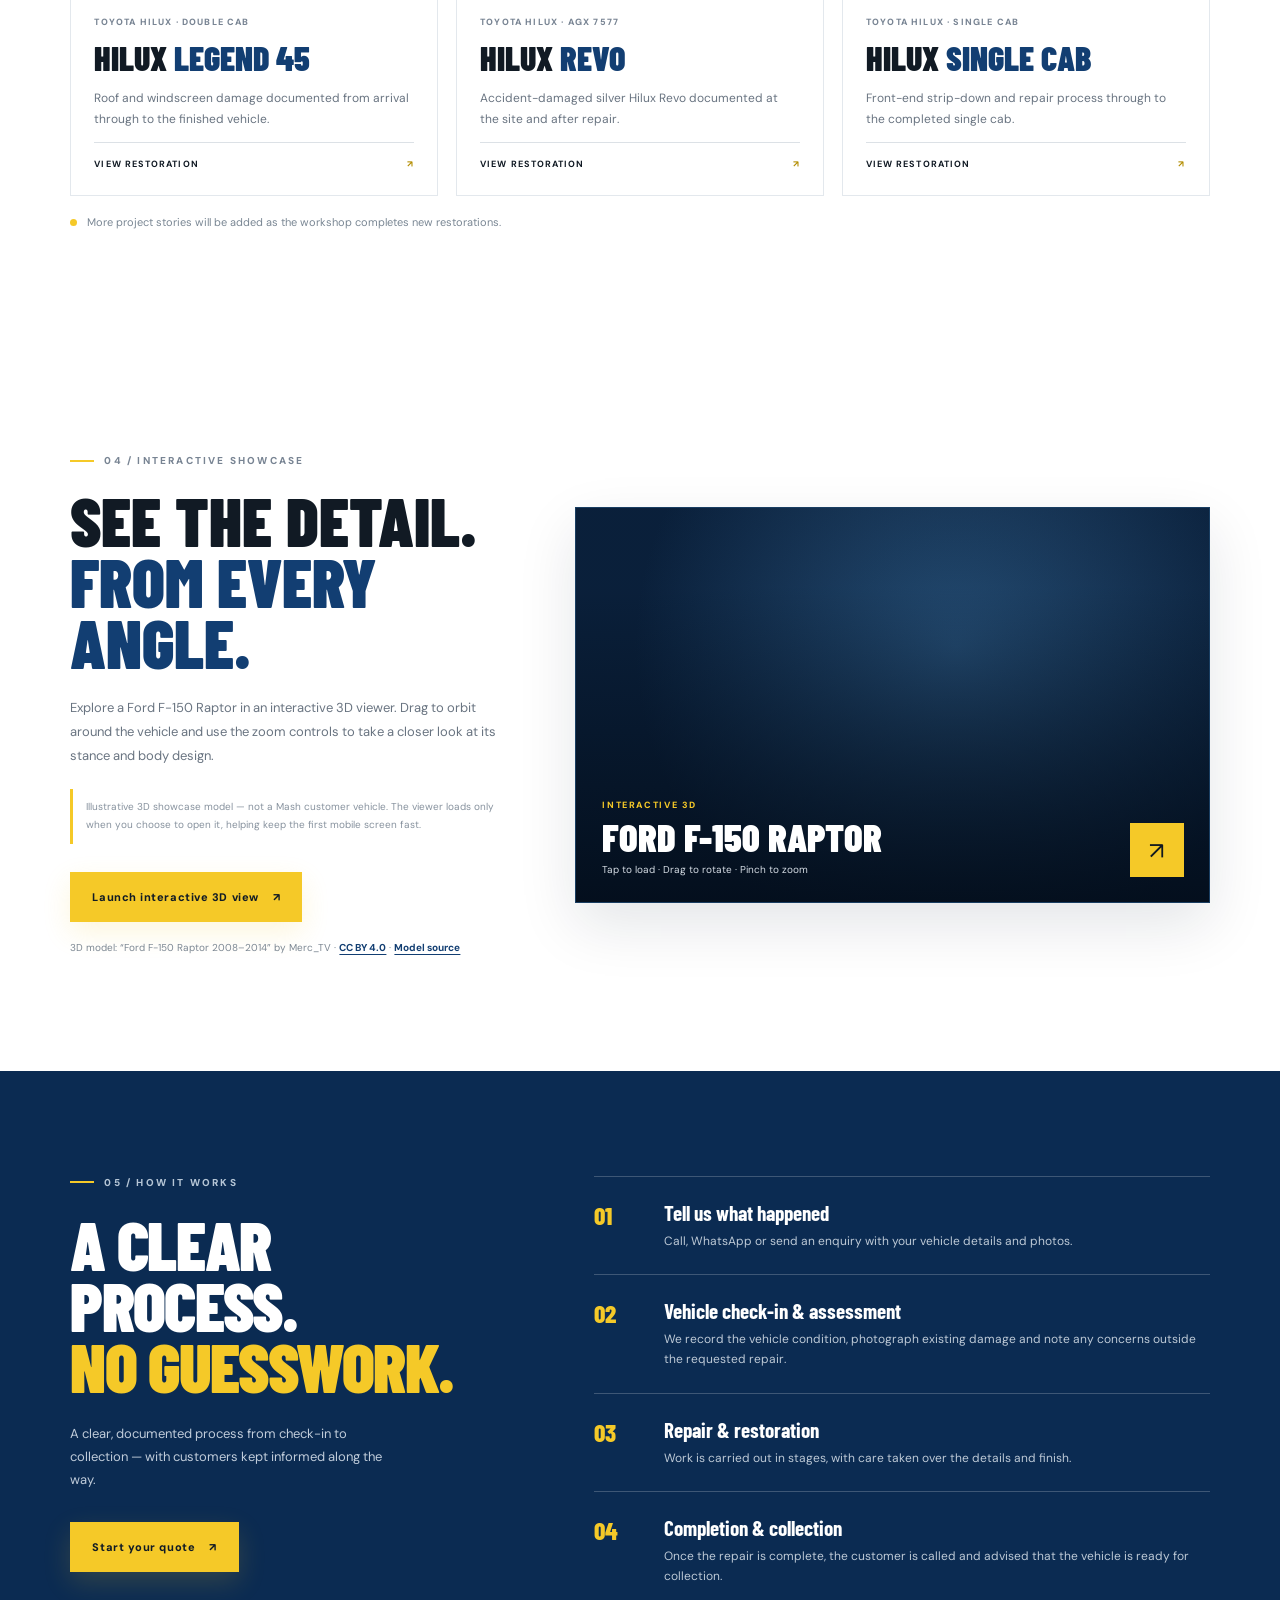
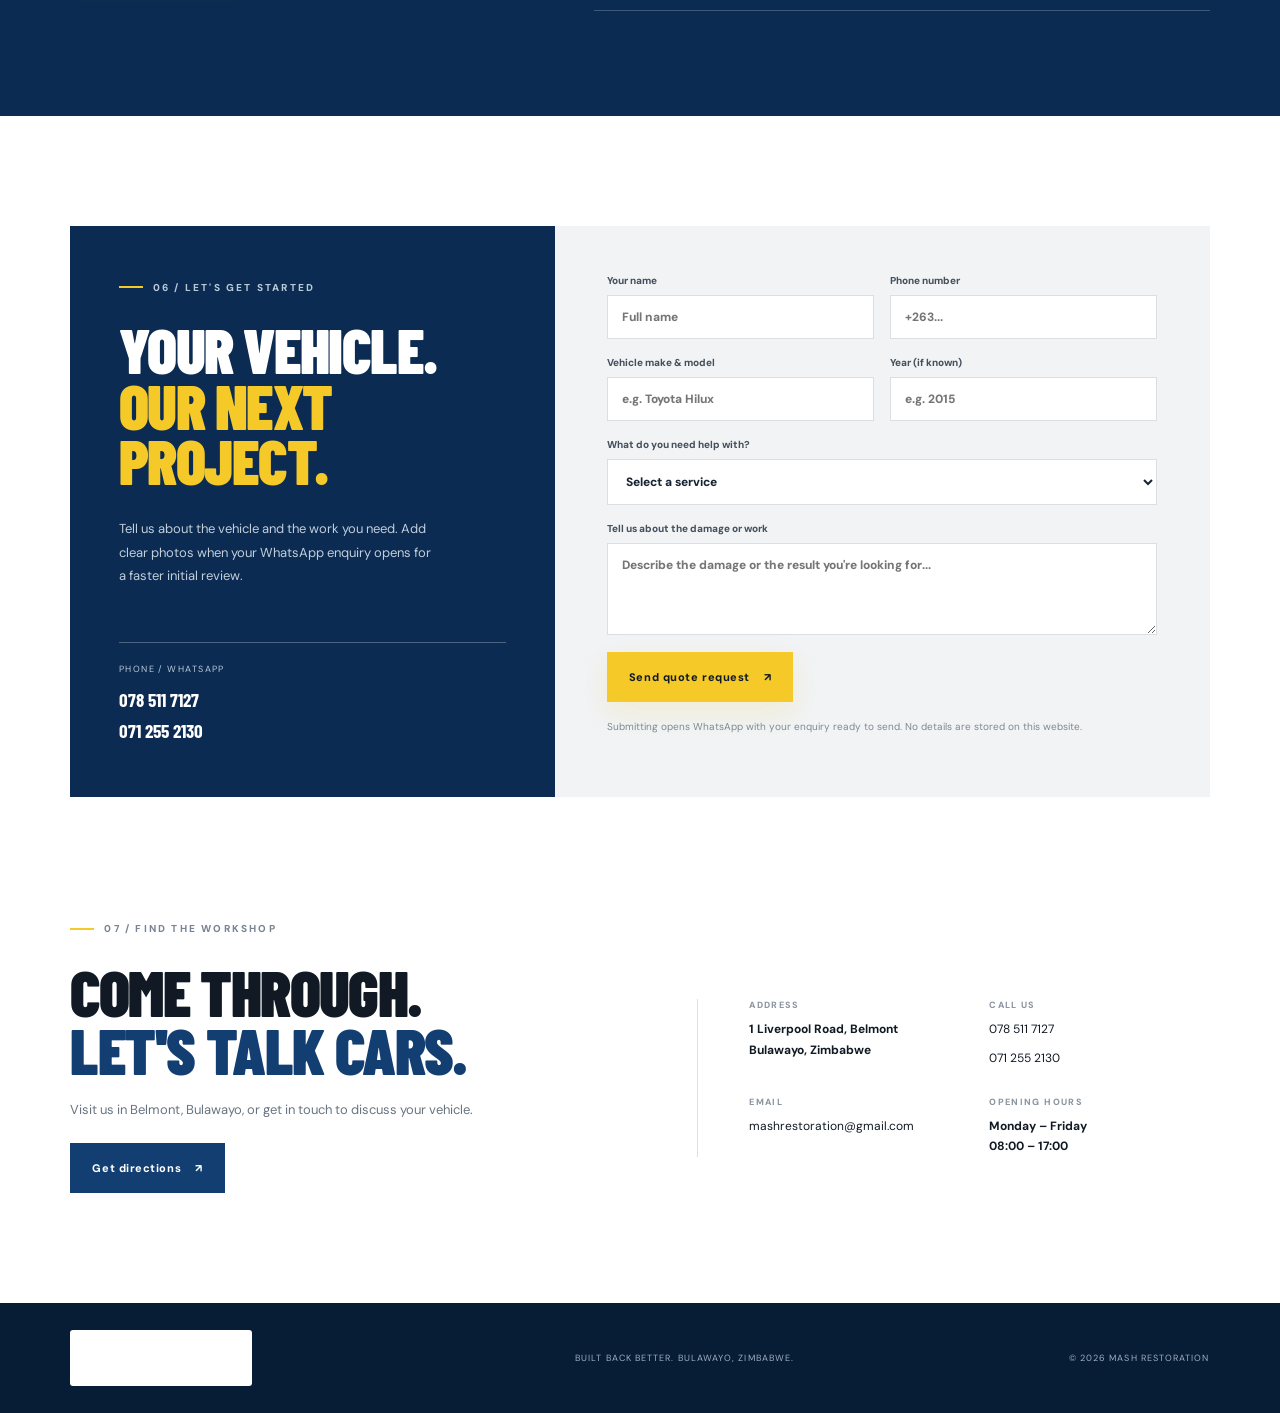
==== commit cc03b61c: "Use the traced original Mash logo on the site header and footer" ====
--- a/index.html
+++ b/index.html
@@ -6,7 +6,7 @@
   <meta name="description" content="Mash Restoration Panel Beaters in Belmont, Bulawayo. Professional panel beating, accident repairs, spray painting and vehicle restoration. Request a quote today.">
   <meta property="og:title" content="Mash Restoration Panel Beaters | Built Back Better">
   <meta property="og:description" content="Precision panel beating, accident repairs and vehicle restoration in Bulawayo, Zimbabwe.">
-  <meta property="og:type" content="website">\n  <meta property="og:image" content="assets/mash-restoration-hero-poster.webp">\n  <link rel="icon" href="assets/mash-restoration-logo.jpg" type="image/jpeg">
+  <meta property="og:type" content="website">\n  <meta property="og:image" content="assets/mash-hero-poster.svg">\n  <link rel="icon" href="assets/mash-restoration-logo.jpg" type="image/jpeg">
   <title>Mash Restoration Panel Beaters | Built Back Better</title>
   <link rel="preconnect" href="https://fonts.googleapis.com"><link rel="preconnect" href="https://fonts.gstatic.com" crossorigin>
   <link href="https://fonts.googleapis.com/css2?family=Barlow+Condensed:wght@500;600;700;800;900&family=DM+Sans:wght@400;500;600;700&display=swap" rel="stylesheet">
@@ -15,14 +15,14 @@
 <body>
   <div class="topbar"><span>1 Liverpool Road, Belmont, Bulawayo</span><span>Mon–Fri · 08:00–17:00</span><a href="tel:+263785117127">Call 078 511 7127</a></div>
   <header class="site-header">
-    <a class="brand" href="index.html" aria-label="Mash Restoration home"><img class="brand-logo" src="assets/mash-restoration-logo.jpg" alt="Mash Restoration Panel Beaters"></a>
+    <a class="brand" href="index.html" aria-label="Mash Restoration home"><img class="brand-logo" src="assets/mash-logo.svg" alt="Mash Restoration Panel Beaters"></a>
     <button class="menu-toggle" aria-label="Open navigation" aria-expanded="false">☰</button>
     <nav class="nav"><a href="#services">Services</a><a href="#work">Our work</a><a href="#about">About</a><a href="#contact">Contact</a><a class="nav-cta" href="#quote">Get a quote <span>↗</span></a></nav>
   </header>
 
   <main>
     <section class="hero">
-      <img class="hero-video hero-gif" src="assets/mash-restoration-hero.gif" alt="Mash Restoration vehicle transformation animation" fetchpriority="high" decoding="async" onerror="this.onerror=null;this.src=\'assets/mash-restoration-hero-poster.webp\'">
+      <img class="hero-video hero-gif" src="assets/mash-restoration-hero.gif" alt="Mash Restoration vehicle transformation animation" fetchpriority="high" decoding="async" onerror="this.onerror=null;this.src=\'assets/mash-hero-poster.svg\'">
       <div class="hero-shade"></div>
       <div class="hero-content">
         <div class="eyebrow"><i></i> BELMONT · BULAWAYO · ZIMBABWE</div>
@@ -89,7 +89,7 @@
     <section class="contact-section section-wrap" id="contact"><div class="section-kicker">07 / FIND THE WORKSHOP</div><div class="contact-grid"><div><h2>COME THROUGH.<br><em>LET'S TALK CARS.</em></h2><p>Visit us in Belmont, Bulawayo, or get in touch to discuss your vehicle.</p><a class="btn btn-blue" href="https://www.google.com/maps/search/?api=1&query=1+Liverpool+Road+Belmont+Bulawayo+Zimbabwe" target="_blank" rel="noreferrer">Get directions <span>↗</span></a></div><div class="contact-details"><div><span>ADDRESS</span><b>1 Liverpool Road, Belmont<br>Bulawayo, Zimbabwe</b></div><div><span>CALL US</span><a href="tel:+263785117127">078 511 7127</a><a href="tel:+263712552130">071 255 2130</a></div><div><span>EMAIL</span><a href="mailto:mashrestoration@gmail.com">mashrestoration@gmail.com</a></div><div><span>OPENING HOURS</span><b>Monday – Friday<br>08:00 – 17:00</b></div></div></div></section>
   </main>
 
-  <footer class="footer"><a class="brand brand-light" href="#"><img class="brand-logo" src="assets/mash-restoration-logo.jpg" alt="Mash Restoration Panel Beaters"></a><span>BUILT BACK BETTER. BULAWAYO, ZIMBABWE.</span><span>© <span id="year"></span> MASH RESTORATION</span></footer>
+  <footer class="footer"><a class="brand brand-light" href="#"><img class="brand-logo" src="assets/mash-logo.svg" alt="Mash Restoration Panel Beaters"></a><span>BUILT BACK BETTER. BULAWAYO, ZIMBABWE.</span><span>© <span id="year"></span> MASH RESTORATION</span></footer>
 
   <a class="whatsapp-float" href="https://wa.me/263785117127" target="_blank" rel="noreferrer" aria-label="Chat on WhatsApp">✆</a>
   <button class="assistant-launch" id="assistant-launch" aria-label="Open restoration assistant"><span>✦</span><b>Ask Mash</b></button>
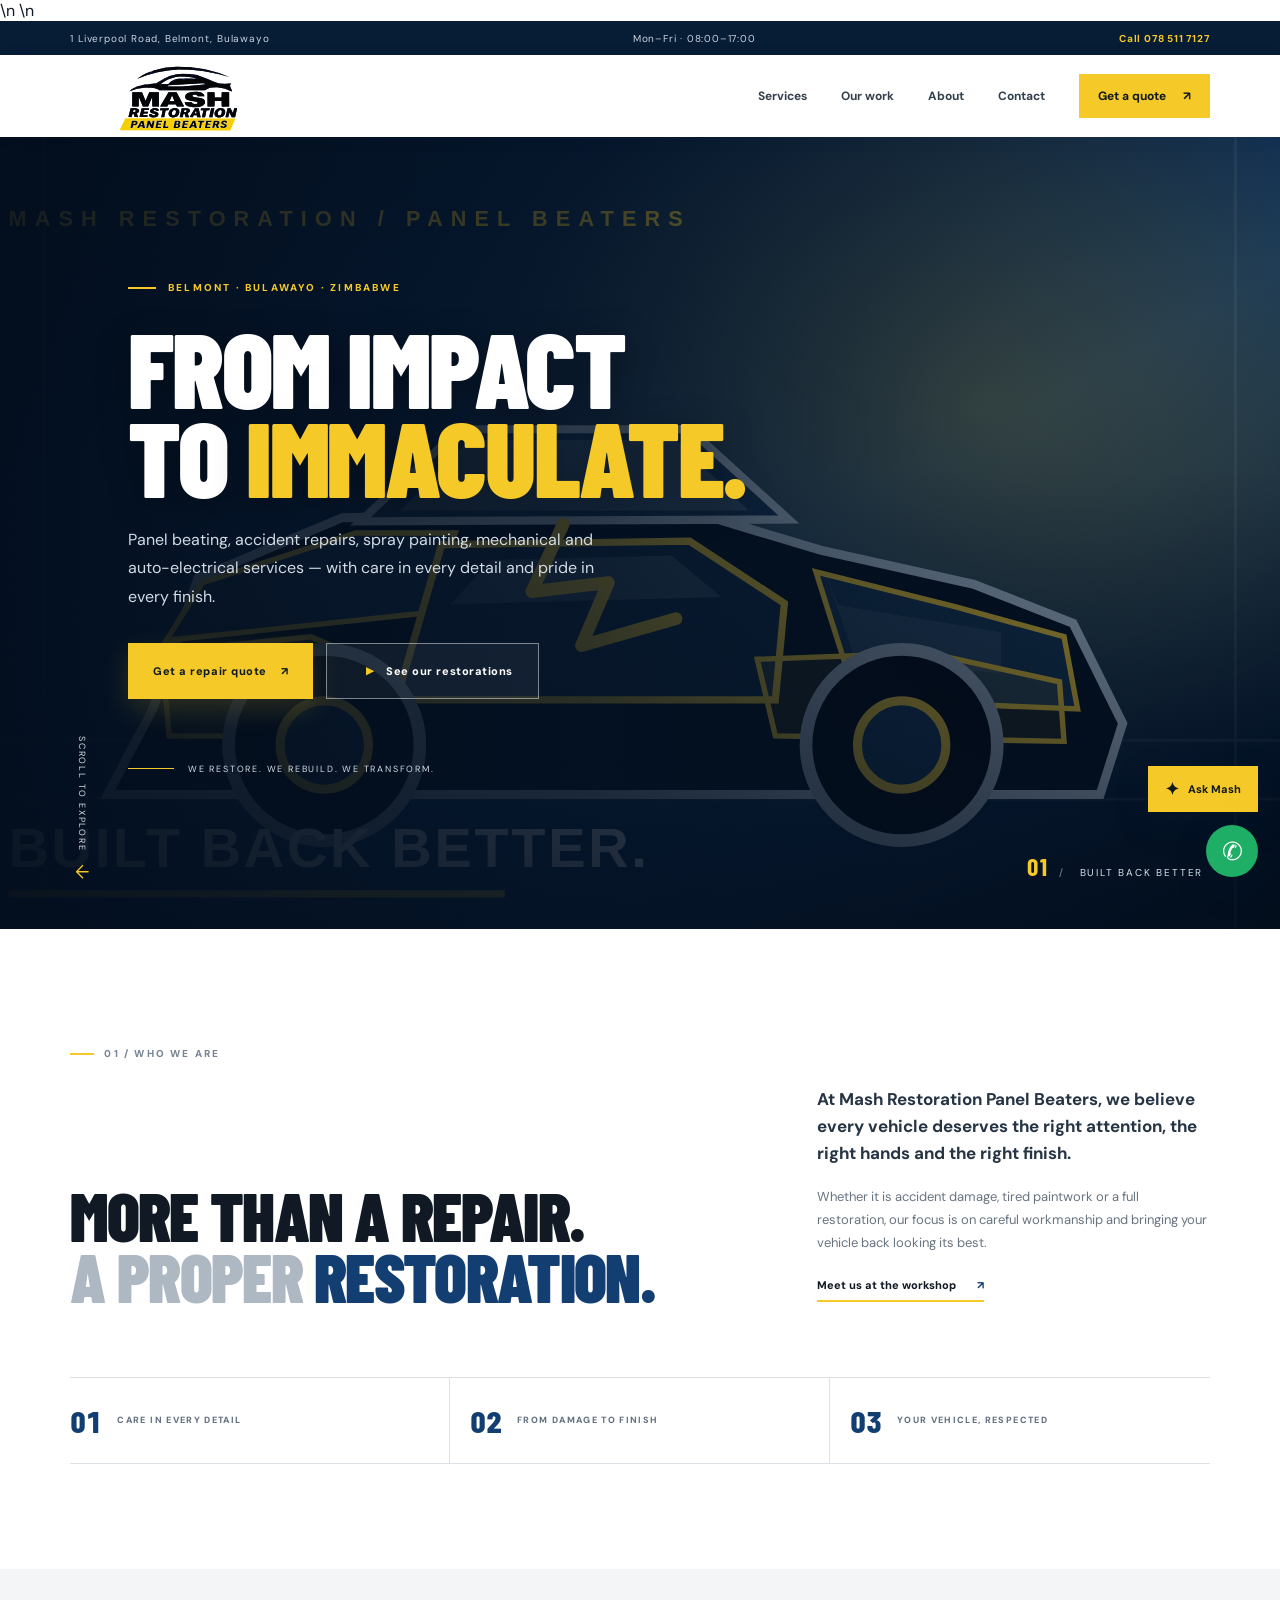
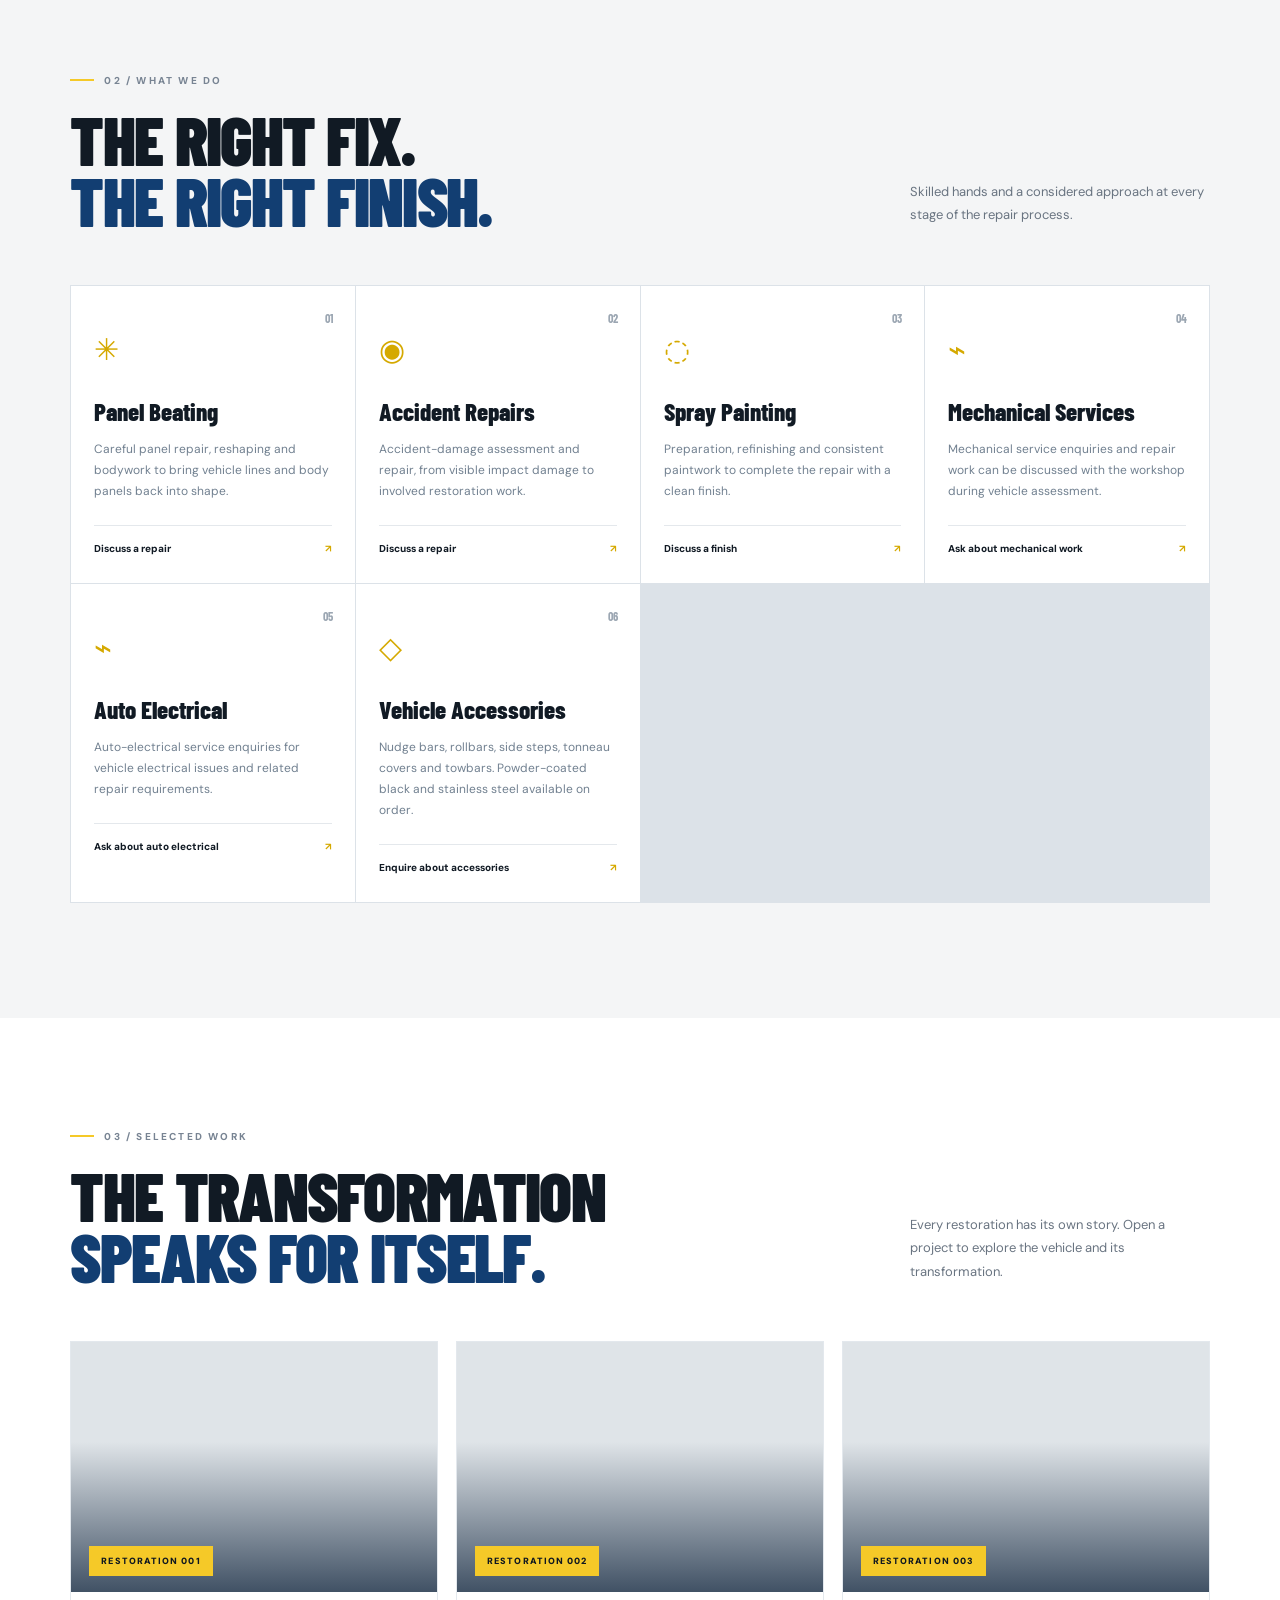
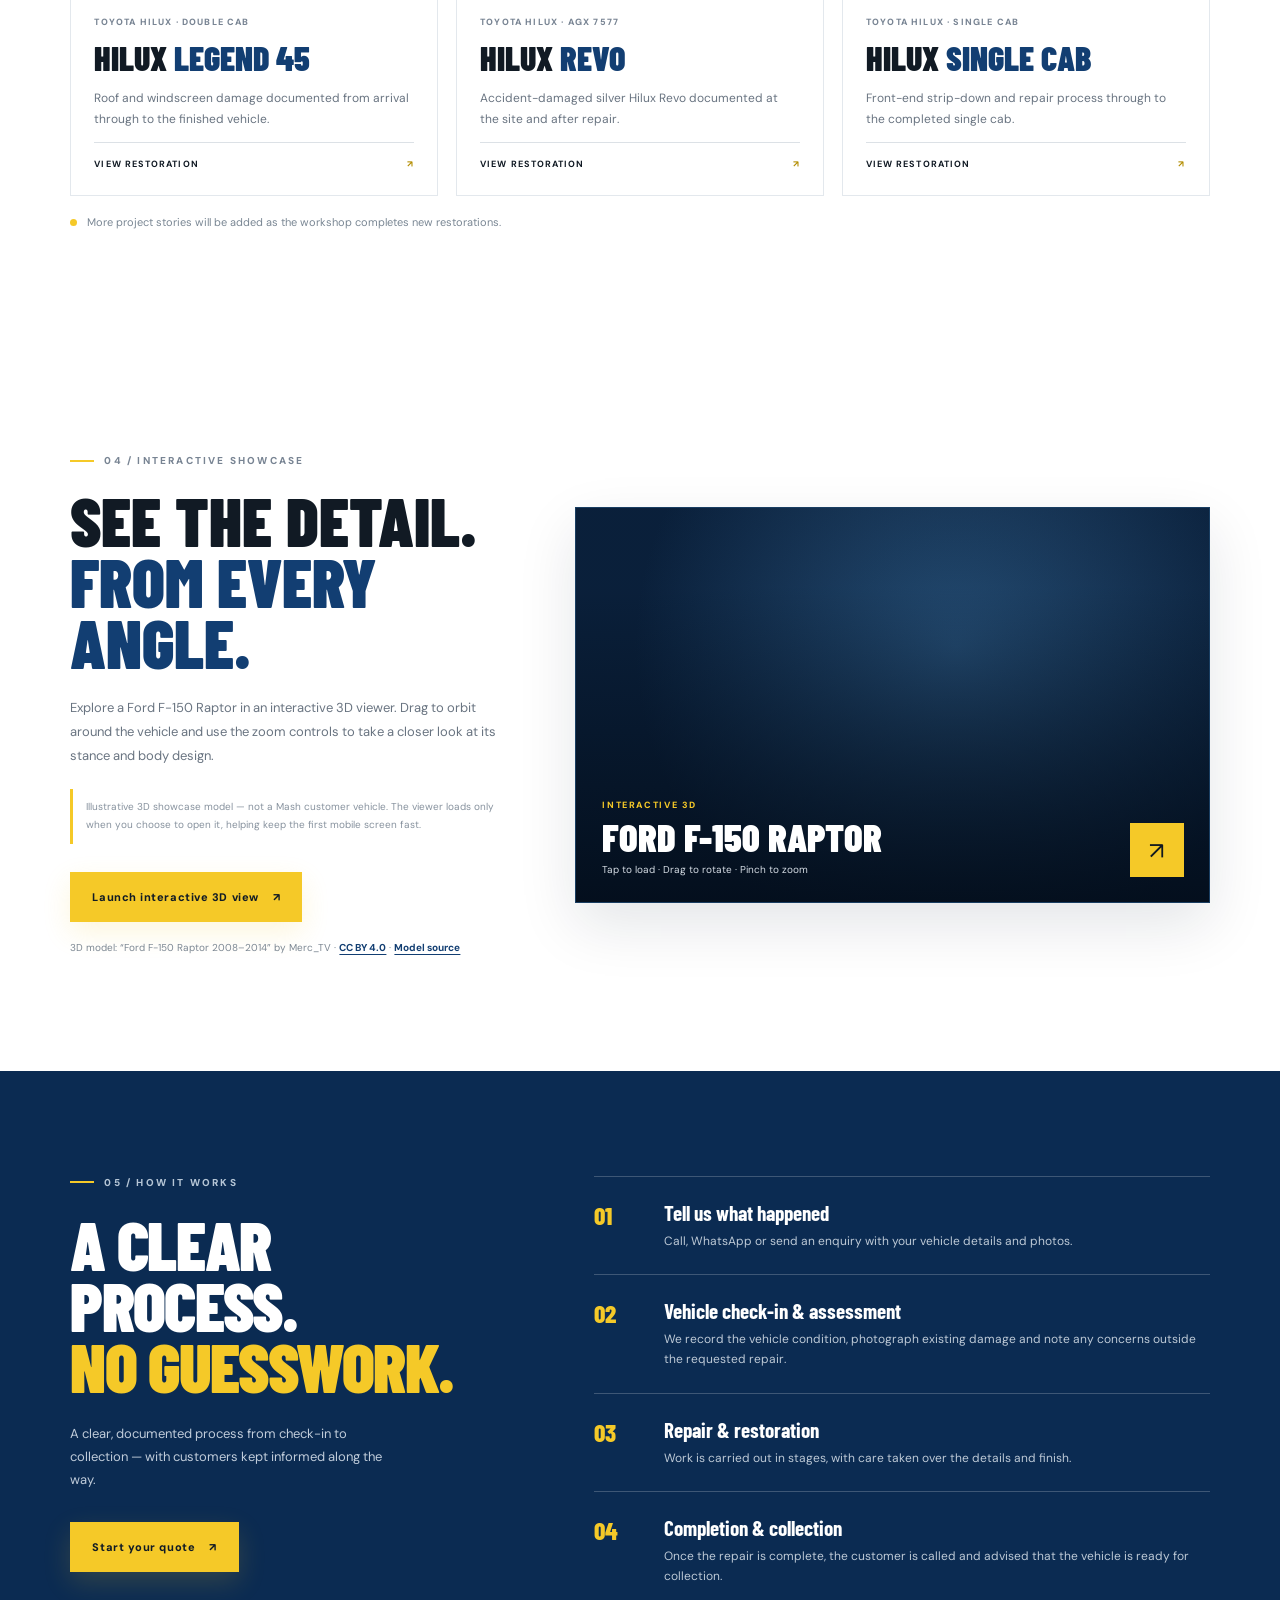
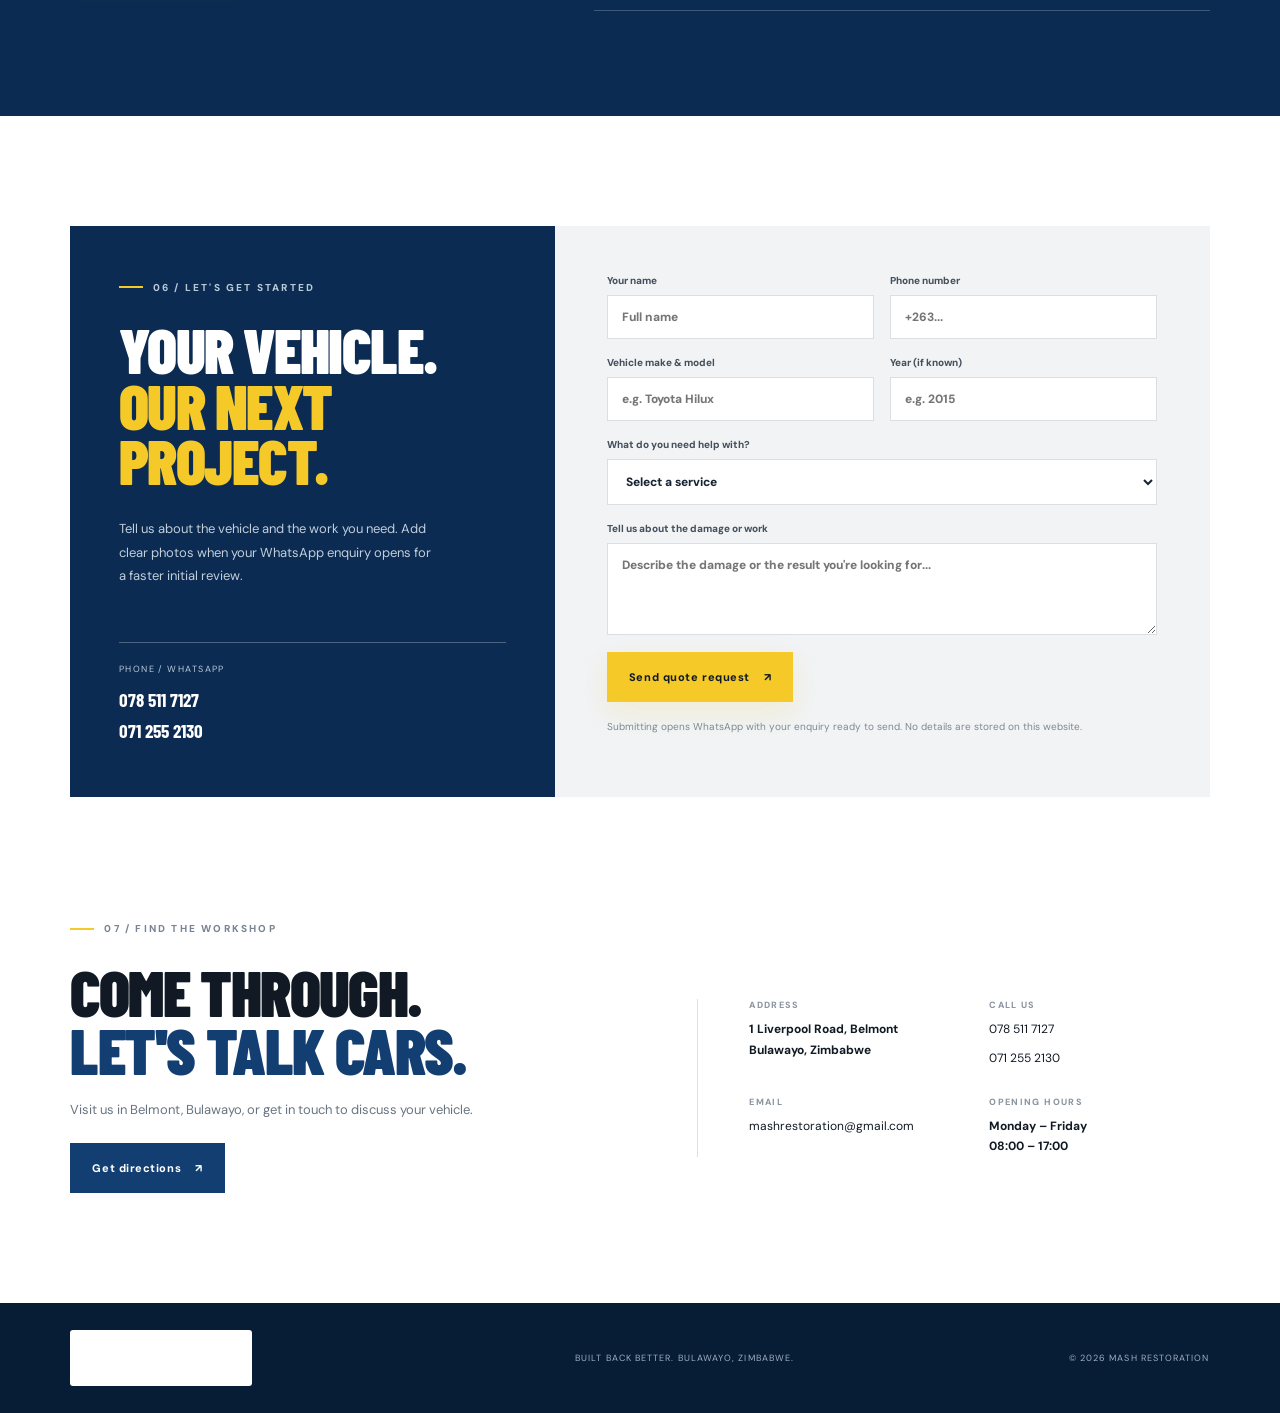
==== commit 3ad51458: "Correct GIF poster fallback handler" ====
--- a/index.html
+++ b/index.html
@@ -22,7 +22,7 @@
 
   <main>
     <section class="hero">
-      <img class="hero-video hero-gif" src="assets/mash-restoration-hero.gif" alt="Mash Restoration vehicle transformation animation" fetchpriority="high" decoding="async" onerror="this.onerror=null;this.src=\'assets/mash-hero-poster.svg\'">
+      <img class="hero-video hero-gif" src="assets/mash-restoration-hero.gif" alt="Mash Restoration vehicle transformation animation" fetchpriority="high" decoding="async" onerror="this.onerror=null;this.src='assets/mash-hero-poster.svg'">
       <div class="hero-shade"></div>
       <div class="hero-content">
         <div class="eyebrow"><i></i> BELMONT · BULAWAYO · ZIMBABWE</div>
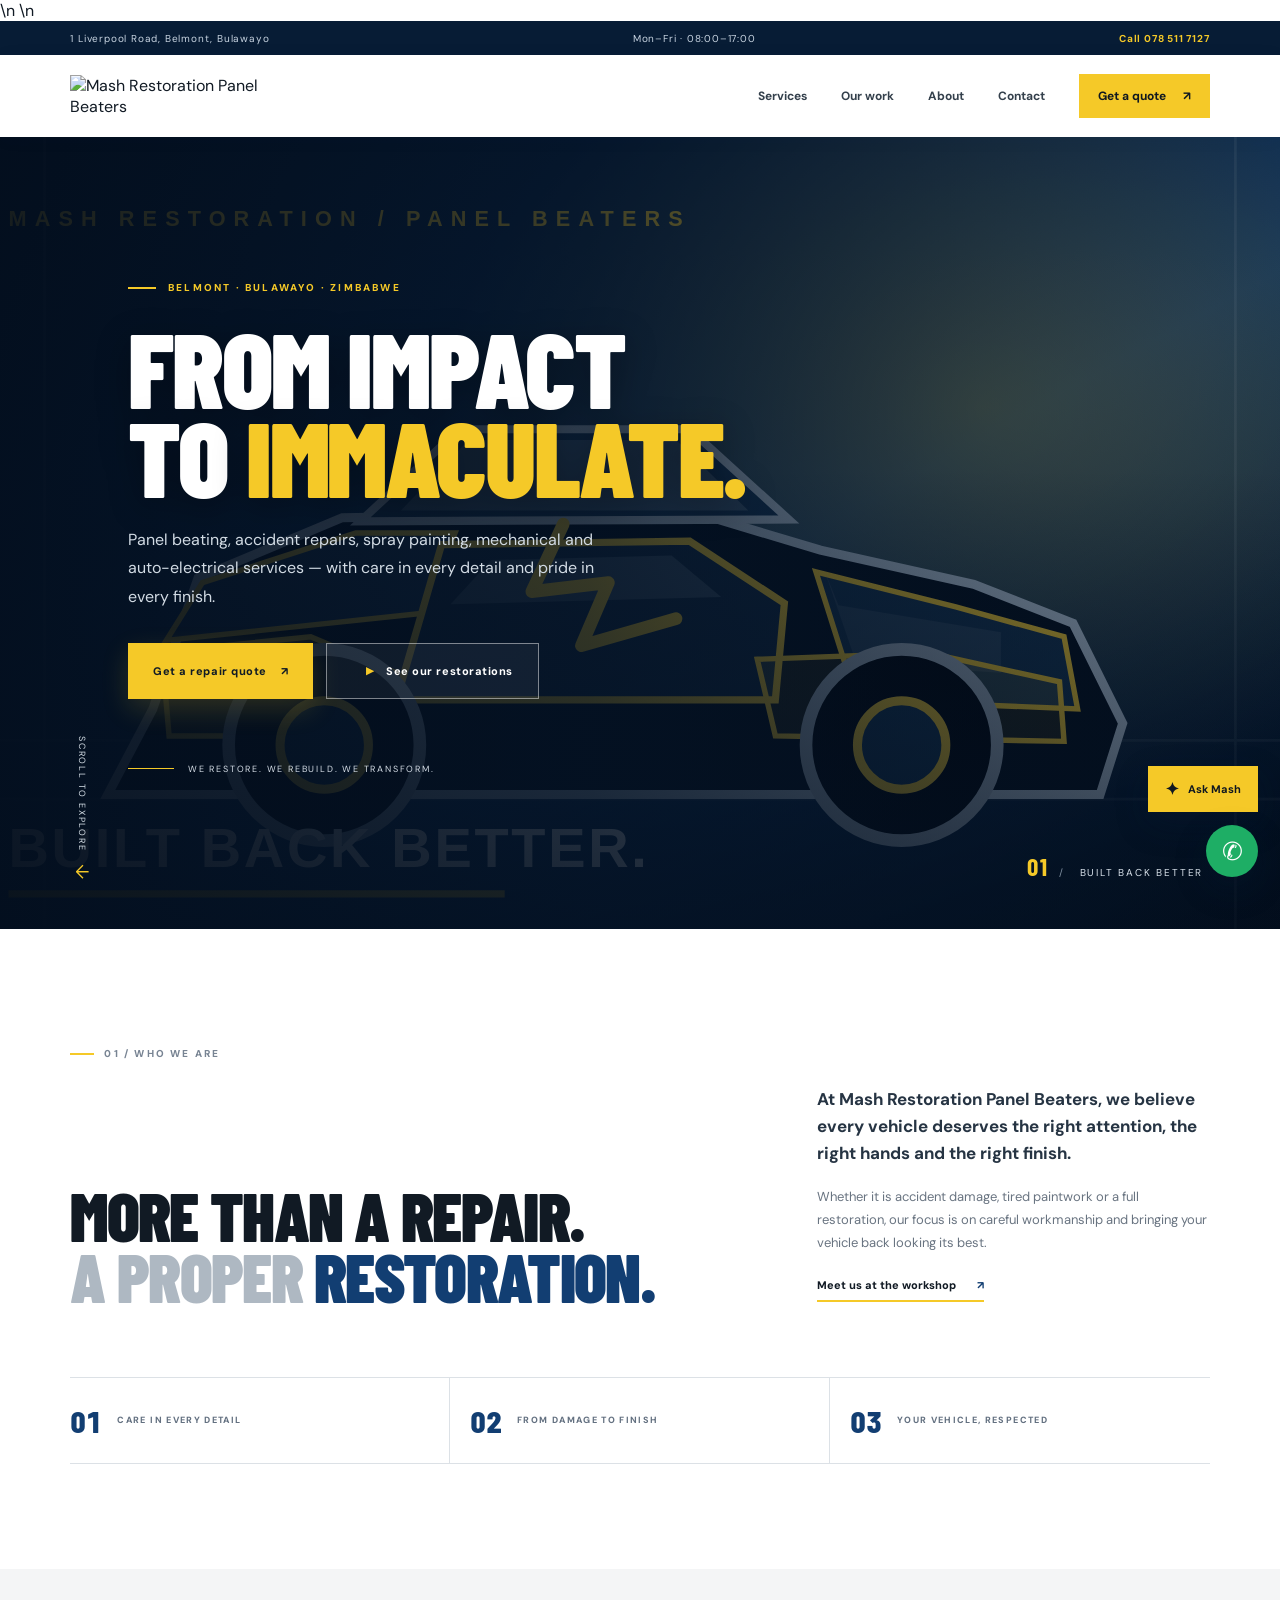
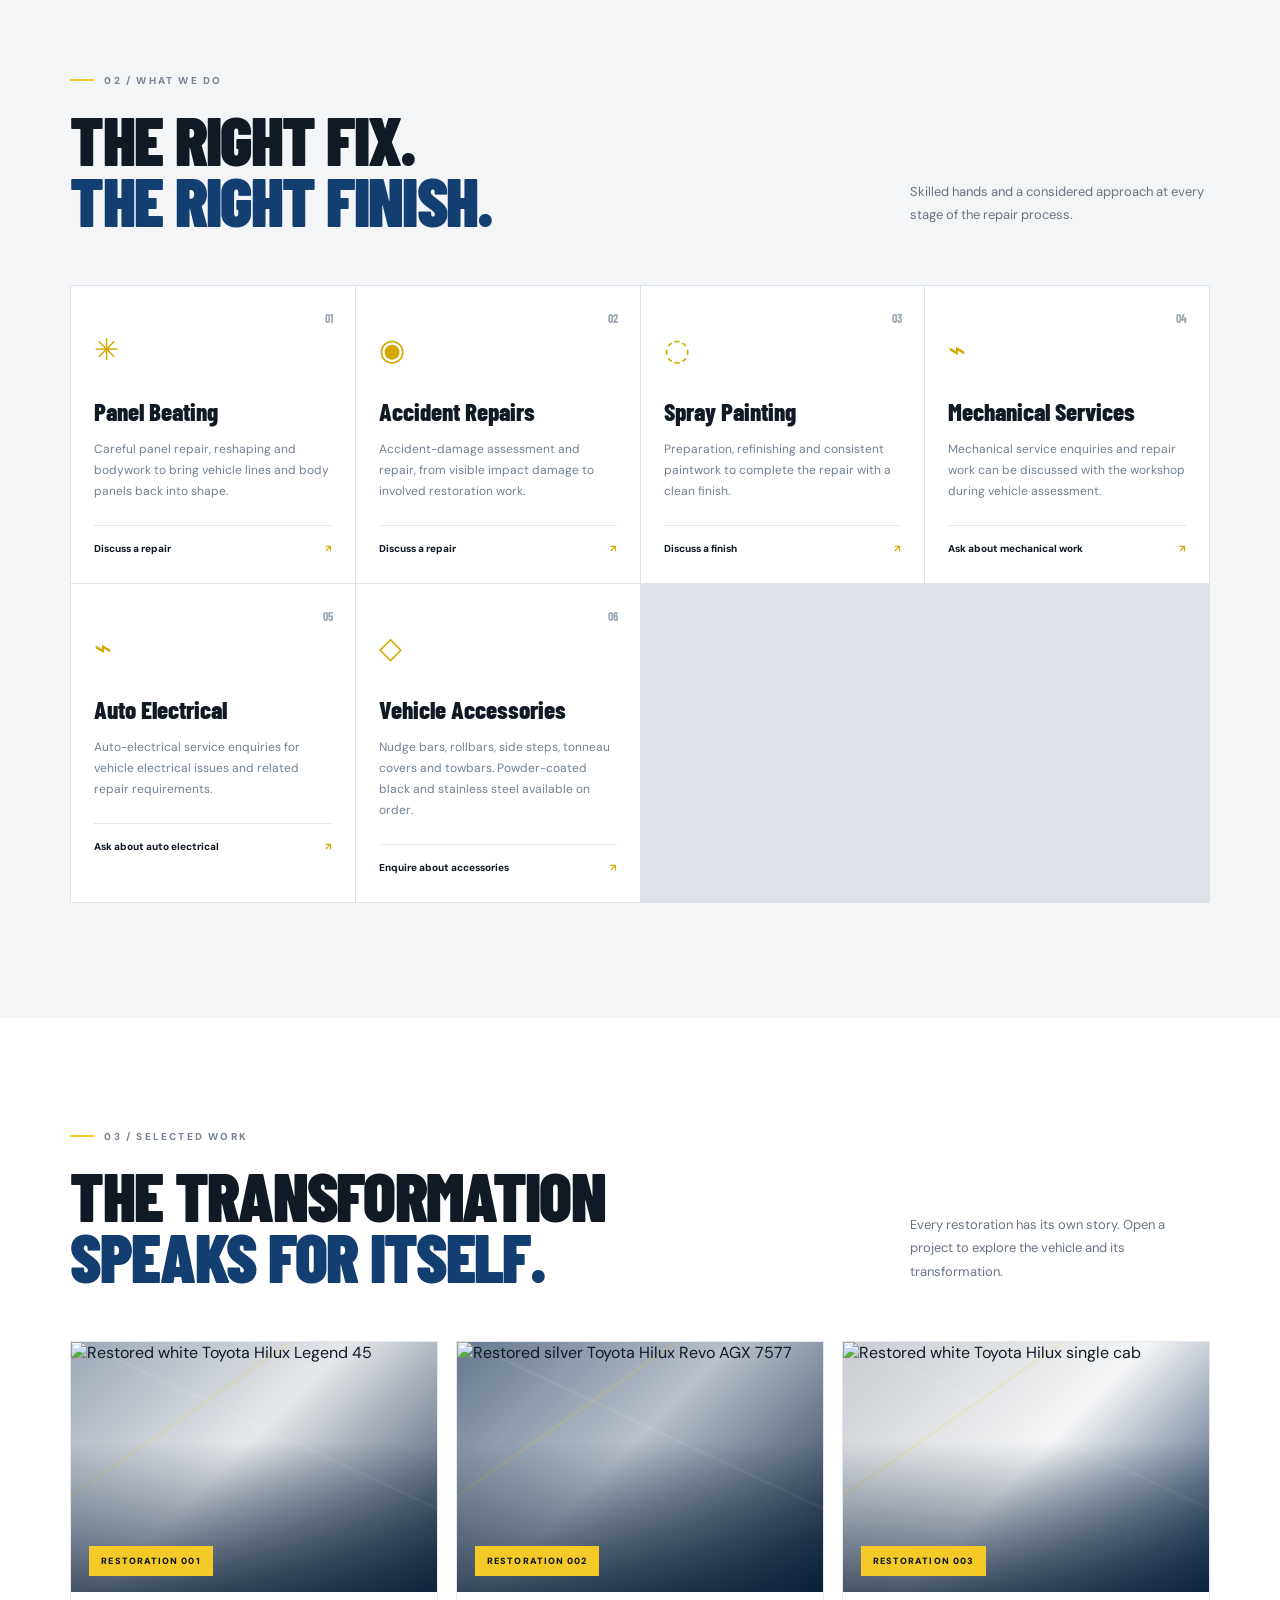
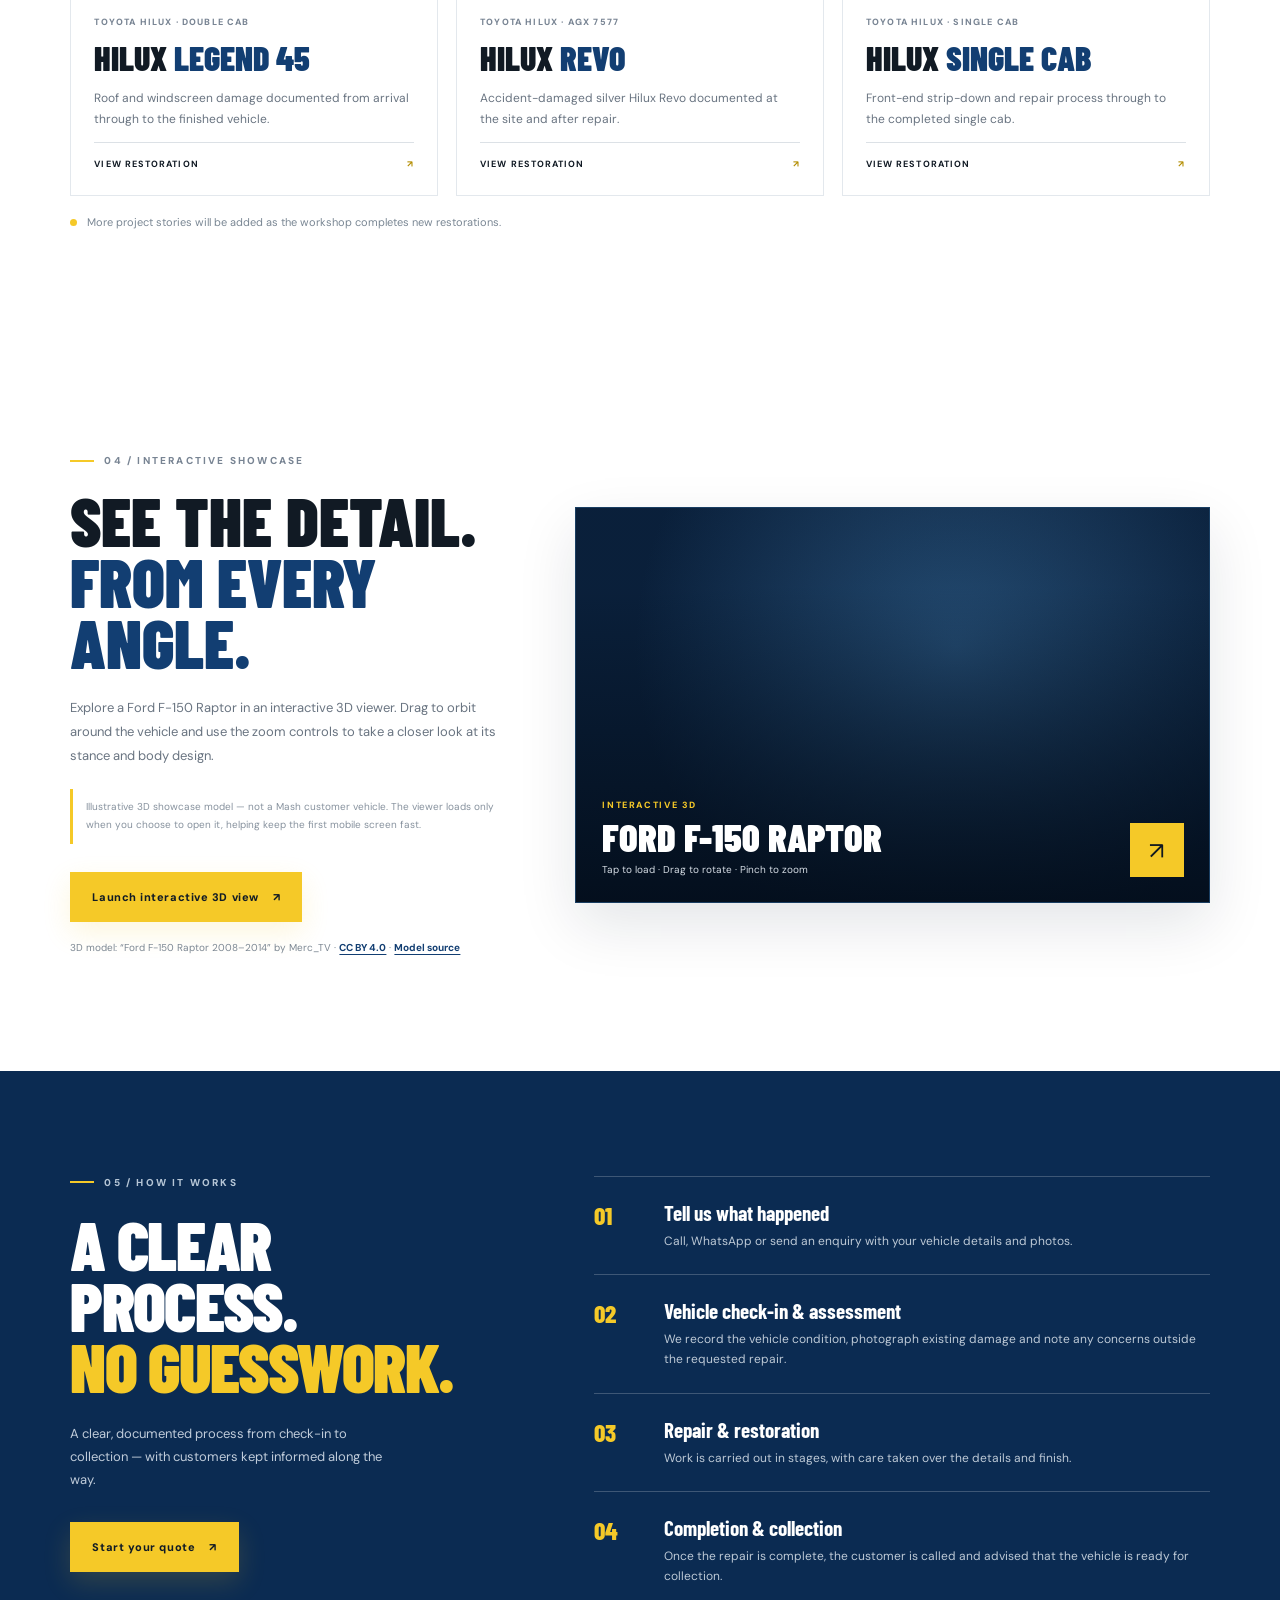
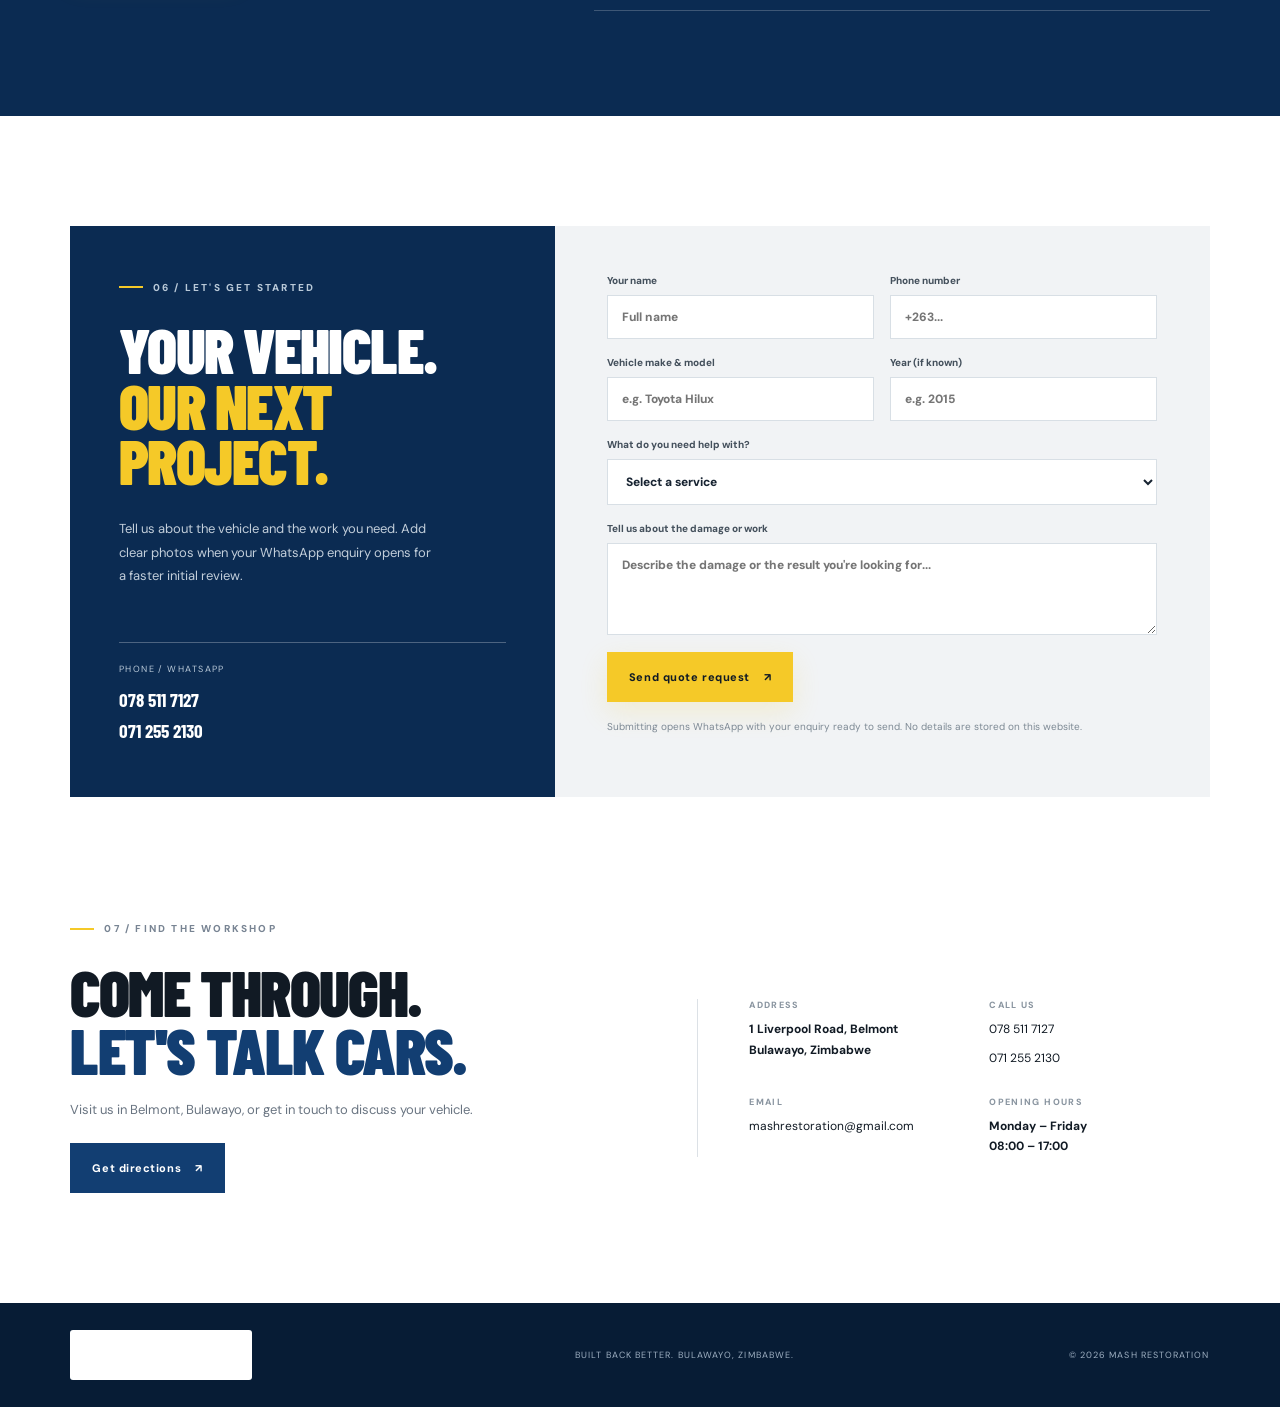
==== commit f0808310: "Connect homepage to hosted original logo, restoration GIF and real Hilux gallery images" ====
--- a/index.html
+++ b/index.html
@@ -15,14 +15,14 @@
 <body>
   <div class="topbar"><span>1 Liverpool Road, Belmont, Bulawayo</span><span>Mon–Fri · 08:00–17:00</span><a href="tel:+263785117127">Call 078 511 7127</a></div>
   <header class="site-header">
-    <a class="brand" href="index.html" aria-label="Mash Restoration home"><img class="brand-logo" src="assets/mash-logo.svg" alt="Mash Restoration Panel Beaters"></a>
+    <a class="brand" href="index.html" aria-label="Mash Restoration home"><img class="brand-logo" src="https://d2ol7oe51mr4n9.cloudfront.net/user_3JlBxAyut4hiS7XHQife3mH61Ba/f2b5f409-7bd5-49a5-b932-4a6ba7f1d89b.jpg" alt="Mash Restoration Panel Beaters"></a>
     <button class="menu-toggle" aria-label="Open navigation" aria-expanded="false">☰</button>
     <nav class="nav"><a href="#services">Services</a><a href="#work">Our work</a><a href="#about">About</a><a href="#contact">Contact</a><a class="nav-cta" href="#quote">Get a quote <span>↗</span></a></nav>
   </header>
 
   <main>
     <section class="hero">
-      <img class="hero-video hero-gif" src="assets/mash-restoration-hero.gif" alt="Mash Restoration vehicle transformation animation" fetchpriority="high" decoding="async" onerror="this.onerror=null;this.src='assets/mash-hero-poster.svg'">
+      <img class="hero-video hero-gif" src="https://d2ol7oe51mr4n9.cloudfront.net/user_3JlBxAyut4hiS7XHQife3mH61Ba/1e71096e-05b1-4eba-9037-4c9fde9389f8.gif" alt="Mash Restoration vehicle transformation animation" fetchpriority="high" decoding="async" onerror="this.onerror=null;this.src='assets/mash-hero-poster.svg'">
       <div class="hero-shade"></div>
       <div class="hero-content">
         <div class="eyebrow"><i></i> BELMONT · BULAWAYO · ZIMBABWE</div>
@@ -56,9 +56,9 @@
     <section class="work-section section-wrap" id="work">
 <div class="section-head"><div><div class="section-kicker">03 / SELECTED WORK</div><h2>THE TRANSFORMATION<br><em>SPEAKS FOR ITSELF.</em></h2></div><p>Every restoration has its own story. Open a project to explore the vehicle and its transformation.</p></div>
 <div class="case-grid">
-<a class="case-card" href="/restorations/hilux-legend45"><div class="case-image case-one"><div class="photo-sprite sprite-1" role="img" aria-label="Restored white Toyota Hilux Legend 45"></div><span>RESTORATION 001</span></div><div class="case-body"><div class="case-meta">TOYOTA HILUX · DOUBLE CAB</div><h3>HILUX <em>LEGEND 45</em></h3><p>Roof and windscreen damage documented from arrival through to the finished vehicle.</p><b>VIEW RESTORATION <span>↗</span></b></div></a>
-<a class="case-card" href="/restorations/hilux-revo-agx7577"><div class="case-image case-two"><div class="photo-sprite sprite-5" role="img" aria-label="Restored silver Toyota Hilux Revo AGX 7577"></div><span>RESTORATION 002</span></div><div class="case-body"><div class="case-meta">TOYOTA HILUX · AGX 7577</div><h3>HILUX <em>REVO</em></h3><p>Accident-damaged silver Hilux Revo documented at the site and after repair.</p><b>VIEW RESTORATION <span>↗</span></b></div></a>
-<a class="case-card" href="/restorations/hilux-single-cab"><div class="case-image case-three"><div class="photo-sprite sprite-9" role="img" aria-label="Restored white Toyota Hilux single cab"></div><span>RESTORATION 003</span></div><div class="case-body"><div class="case-meta">TOYOTA HILUX · SINGLE CAB</div><h3>HILUX <em>SINGLE CAB</em></h3><p>Front-end strip-down and repair process through to the completed single cab.</p><b>VIEW RESTORATION <span>↗</span></b></div></a>
+<a class="case-card" href="/restorations/hilux-legend45"><div class="case-image case-one"><img src="https://d2ol7oe51mr4n9.cloudfront.net/user_3JlBxAyut4hiS7XHQife3mH61Ba/90a51a3a-d89a-4ce3-a305-24de9e2ea32b.webp" alt="Restored white Toyota Hilux Legend 45" loading="lazy" decoding="async"><span>RESTORATION 001</span></div><div class="case-body"><div class="case-meta">TOYOTA HILUX · DOUBLE CAB</div><h3>HILUX <em>LEGEND 45</em></h3><p>Roof and windscreen damage documented from arrival through to the finished vehicle.</p><b>VIEW RESTORATION <span>↗</span></b></div></a>
+<a class="case-card" href="/restorations/hilux-revo-agx7577"><div class="case-image case-two"><img src="https://d2ol7oe51mr4n9.cloudfront.net/user_3JlBxAyut4hiS7XHQife3mH61Ba/45d93336-cf25-4861-8465-202a260b5c2f.webp" alt="Restored silver Toyota Hilux Revo AGX 7577" loading="lazy" decoding="async"><span>RESTORATION 002</span></div><div class="case-body"><div class="case-meta">TOYOTA HILUX · AGX 7577</div><h3>HILUX <em>REVO</em></h3><p>Accident-damaged silver Hilux Revo documented at the site and after repair.</p><b>VIEW RESTORATION <span>↗</span></b></div></a>
+<a class="case-card" href="/restorations/hilux-single-cab"><div class="case-image case-three"><img src="https://d2ol7oe51mr4n9.cloudfront.net/user_3JlBxAyut4hiS7XHQife3mH61Ba/53ed228e-d4db-408f-82a0-36143b21d47f.webp" alt="Restored white Toyota Hilux single cab" loading="lazy" decoding="async"><span>RESTORATION 003</span></div><div class="case-body"><div class="case-meta">TOYOTA HILUX · SINGLE CAB</div><h3>HILUX <em>SINGLE CAB</em></h3><p>Front-end strip-down and repair process through to the completed single cab.</p><b>VIEW RESTORATION <span>↗</span></b></div></a>
 </div><div class="work-note"><span class="yellow-dot"></span> More project stories will be added as the workshop completes new restorations.</div>
 </section>
 
@@ -89,7 +89,7 @@
     <section class="contact-section section-wrap" id="contact"><div class="section-kicker">07 / FIND THE WORKSHOP</div><div class="contact-grid"><div><h2>COME THROUGH.<br><em>LET'S TALK CARS.</em></h2><p>Visit us in Belmont, Bulawayo, or get in touch to discuss your vehicle.</p><a class="btn btn-blue" href="https://www.google.com/maps/search/?api=1&query=1+Liverpool+Road+Belmont+Bulawayo+Zimbabwe" target="_blank" rel="noreferrer">Get directions <span>↗</span></a></div><div class="contact-details"><div><span>ADDRESS</span><b>1 Liverpool Road, Belmont<br>Bulawayo, Zimbabwe</b></div><div><span>CALL US</span><a href="tel:+263785117127">078 511 7127</a><a href="tel:+263712552130">071 255 2130</a></div><div><span>EMAIL</span><a href="mailto:mashrestoration@gmail.com">mashrestoration@gmail.com</a></div><div><span>OPENING HOURS</span><b>Monday – Friday<br>08:00 – 17:00</b></div></div></div></section>
   </main>
 
-  <footer class="footer"><a class="brand brand-light" href="#"><img class="brand-logo" src="assets/mash-logo.svg" alt="Mash Restoration Panel Beaters"></a><span>BUILT BACK BETTER. BULAWAYO, ZIMBABWE.</span><span>© <span id="year"></span> MASH RESTORATION</span></footer>
+  <footer class="footer"><a class="brand brand-light" href="#"><img class="brand-logo" src="https://d2ol7oe51mr4n9.cloudfront.net/user_3JlBxAyut4hiS7XHQife3mH61Ba/f2b5f409-7bd5-49a5-b932-4a6ba7f1d89b.jpg" alt="Mash Restoration Panel Beaters"></a><span>BUILT BACK BETTER. BULAWAYO, ZIMBABWE.</span><span>© <span id="year"></span> MASH RESTORATION</span></footer>
 
   <a class="whatsapp-float" href="https://wa.me/263785117127" target="_blank" rel="noreferrer" aria-label="Chat on WhatsApp">✆</a>
   <button class="assistant-launch" id="assistant-launch" aria-label="Open restoration assistant"><span>✦</span><b>Ask Mash</b></button>
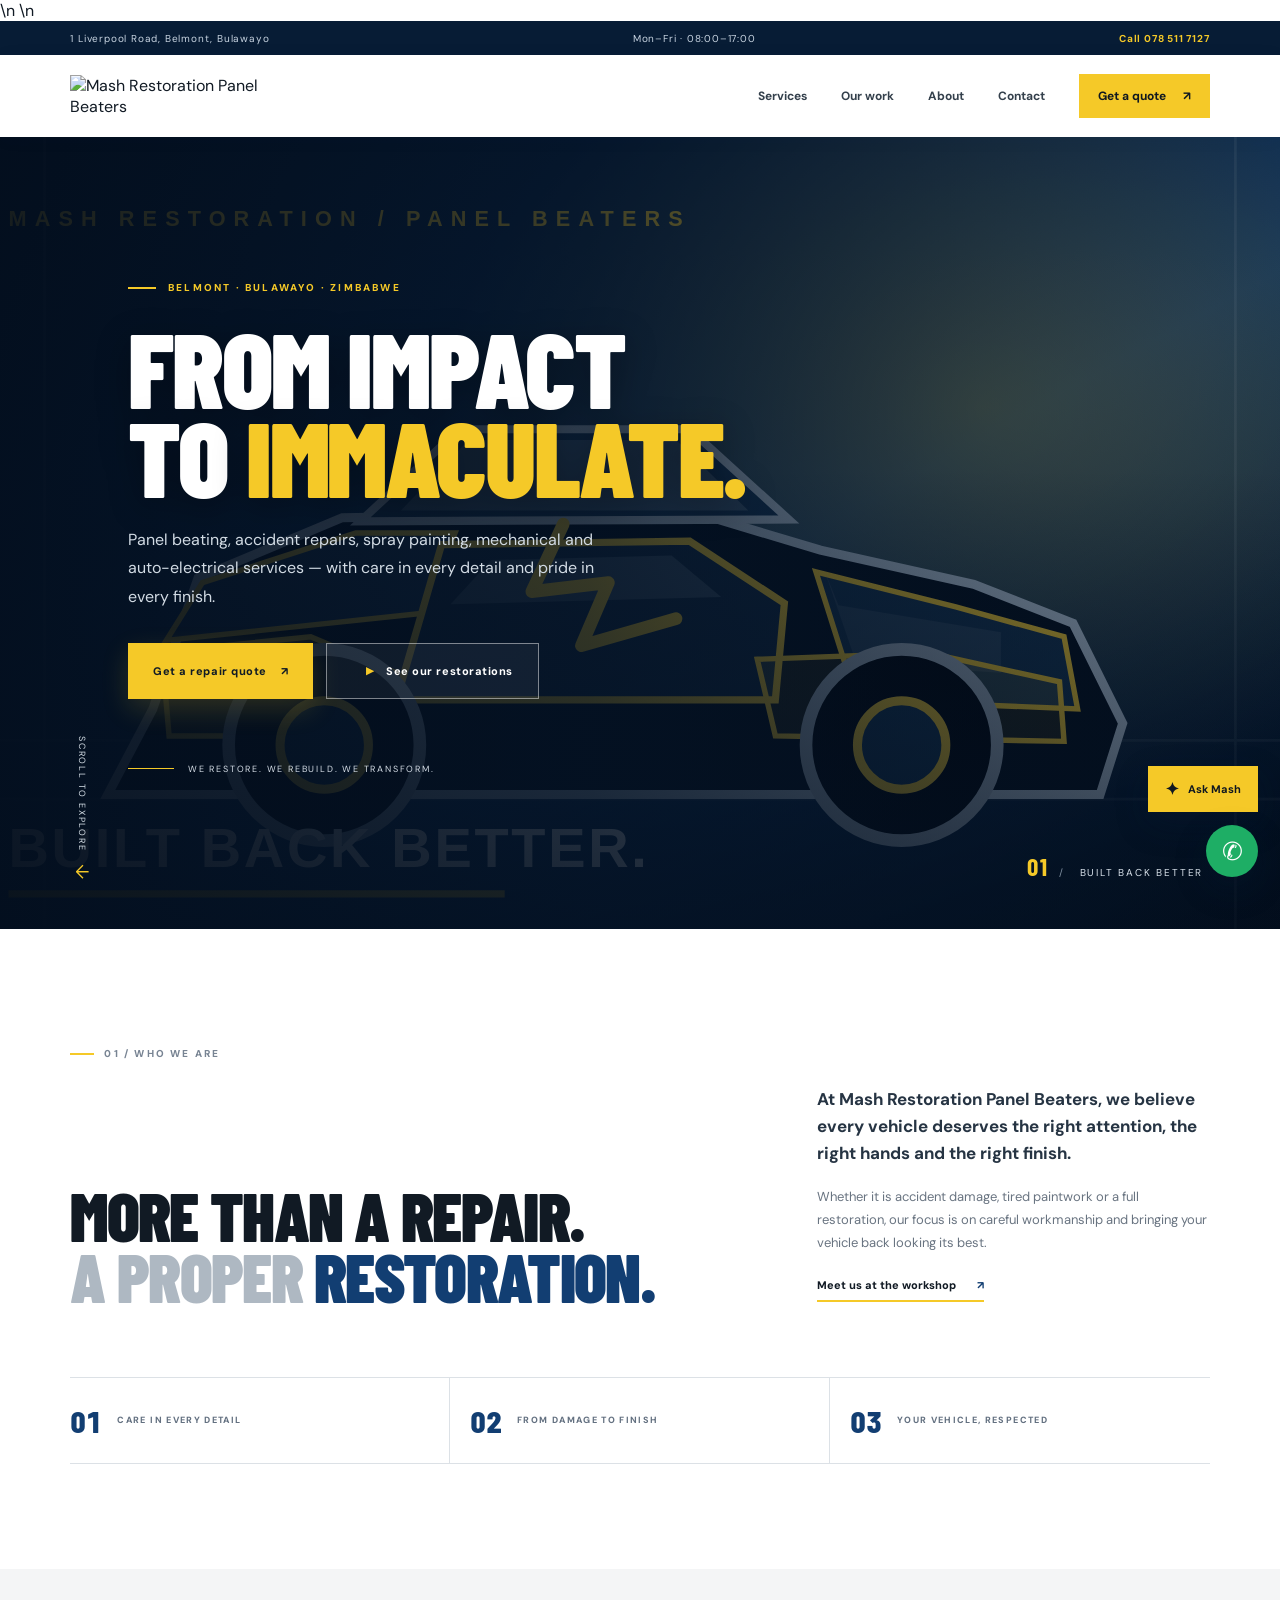
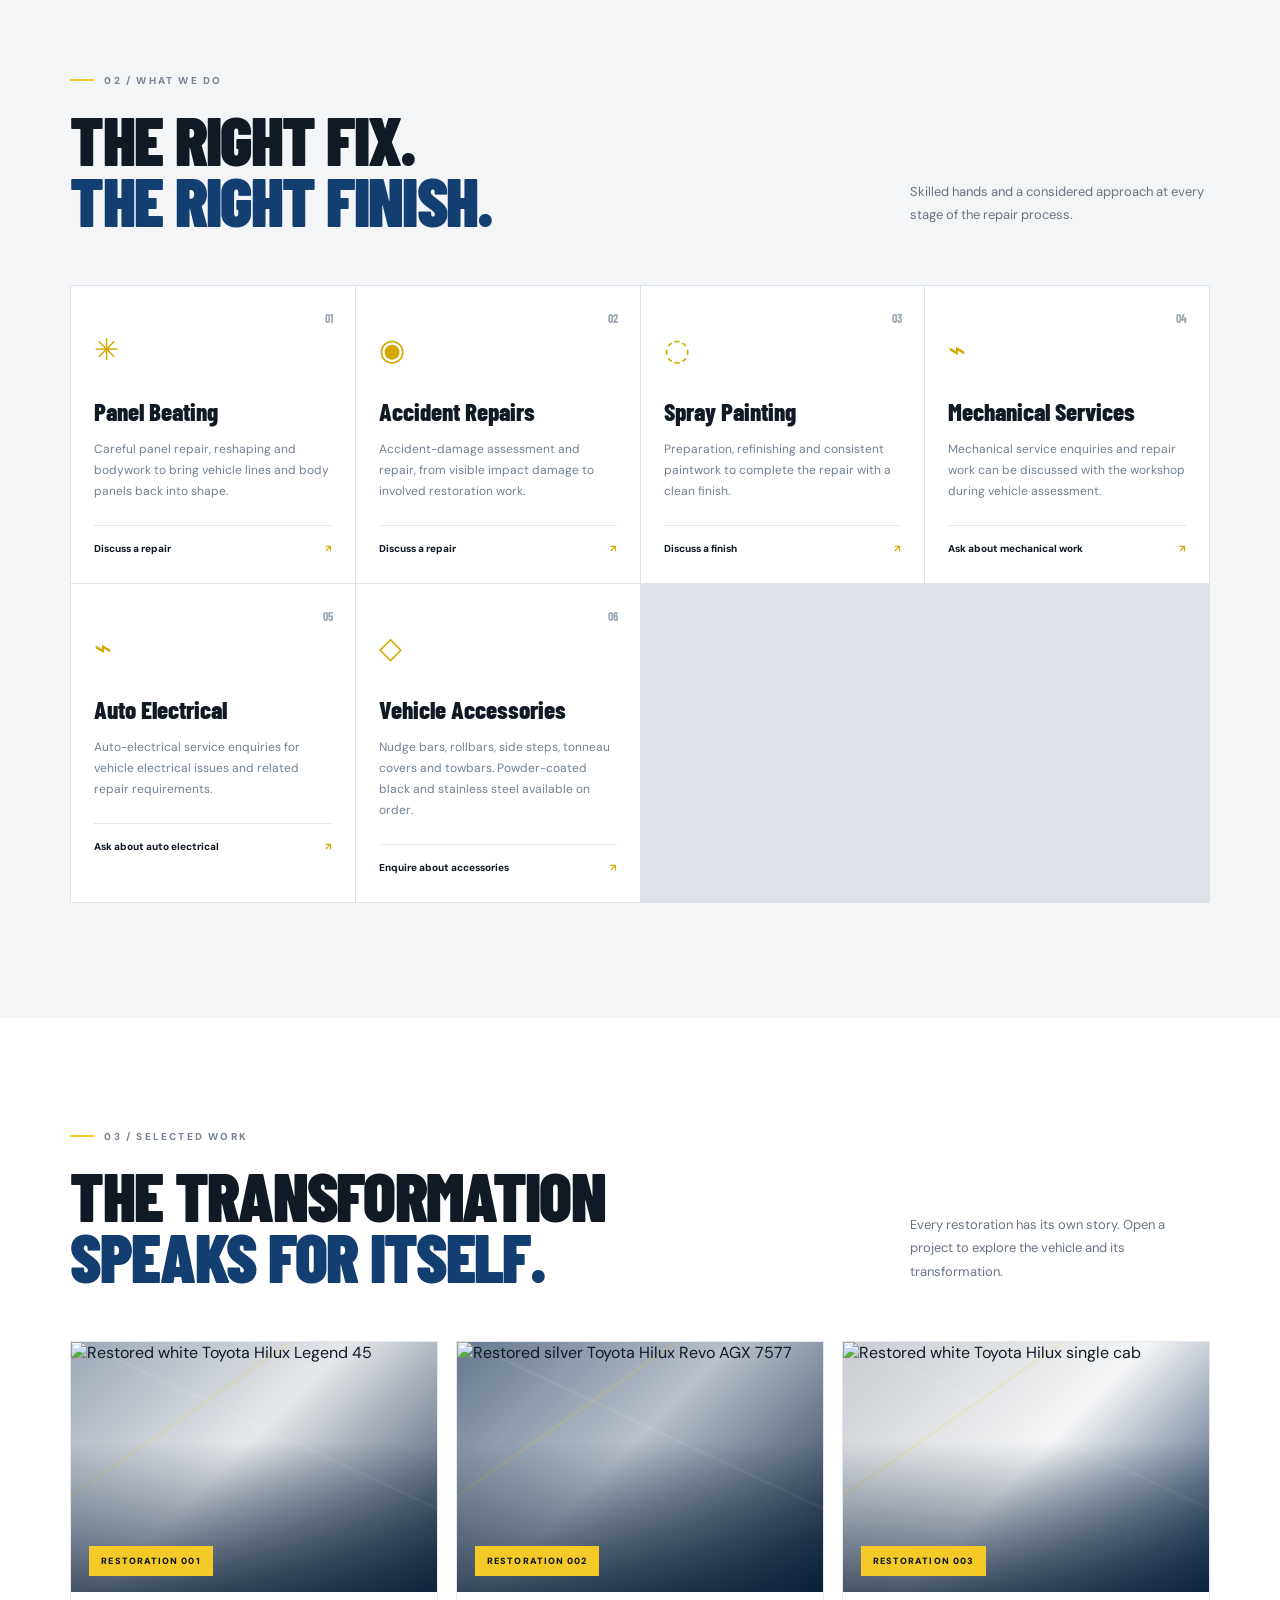
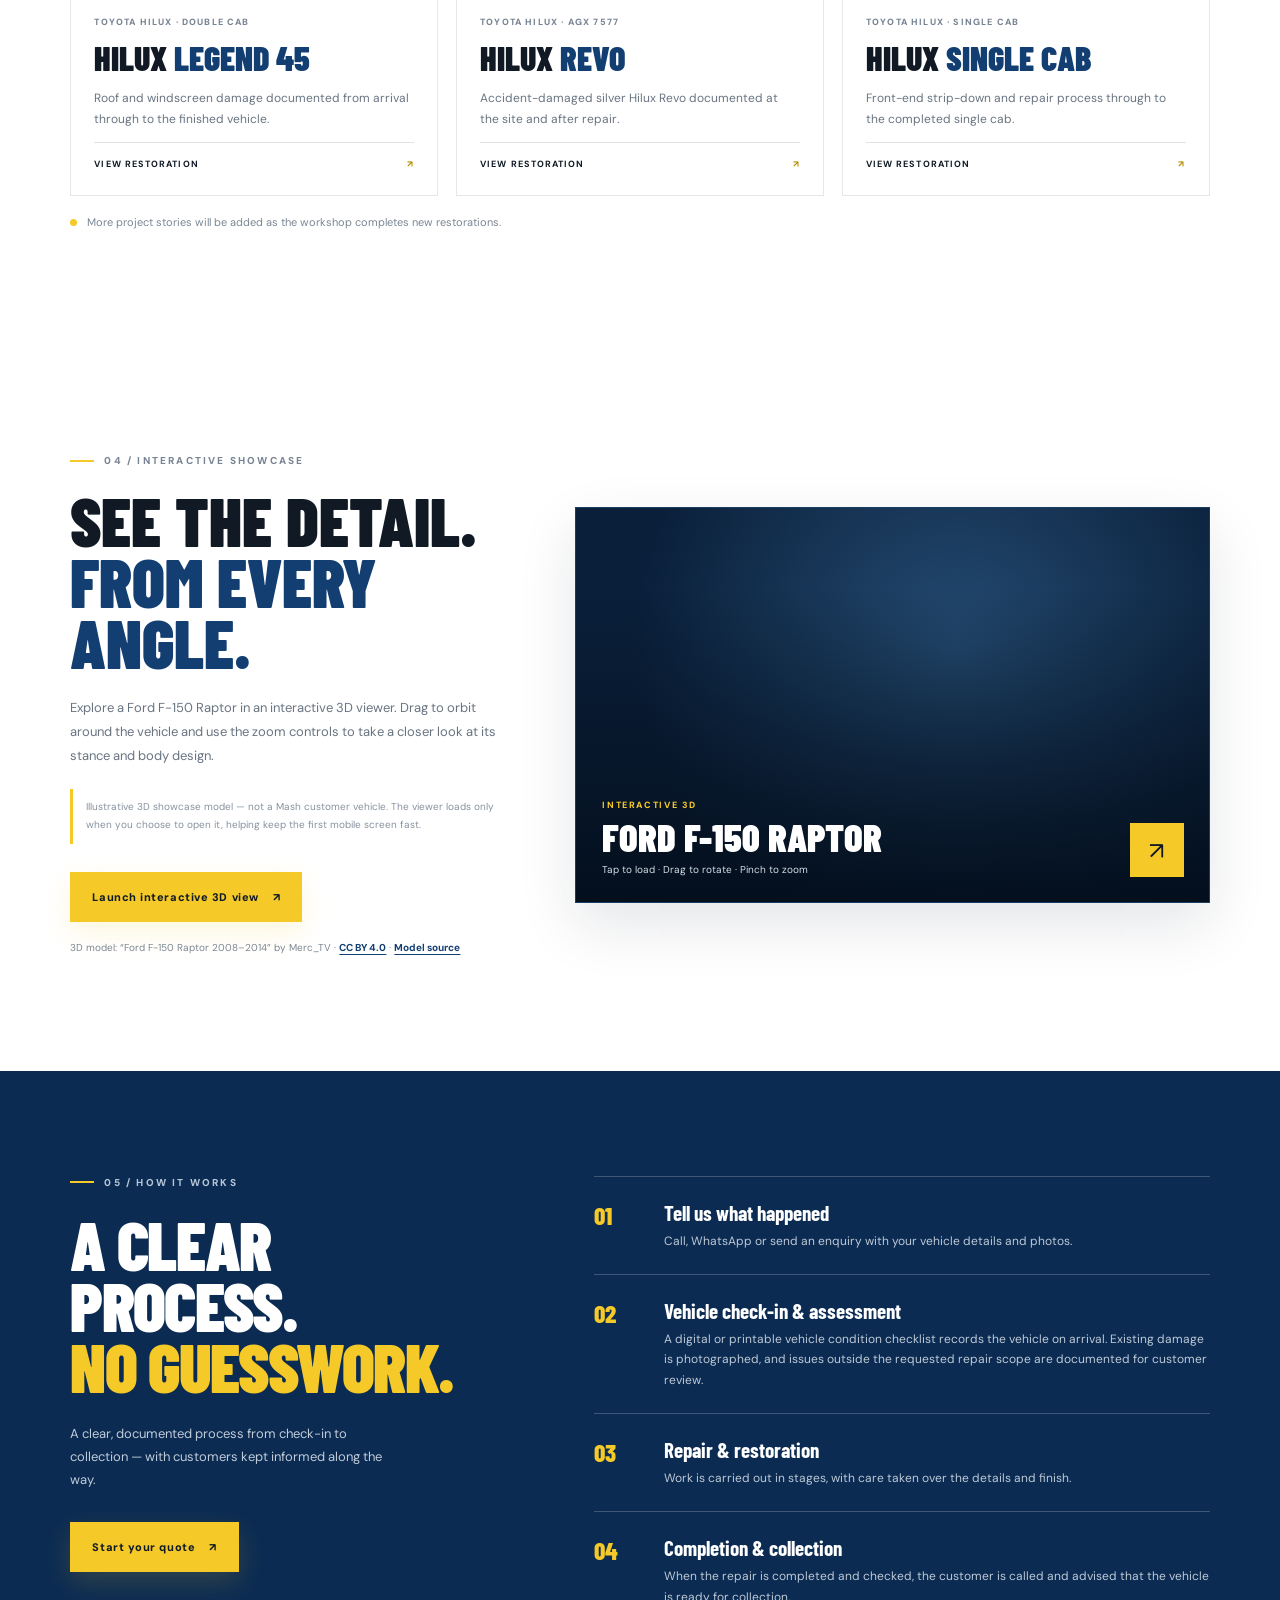
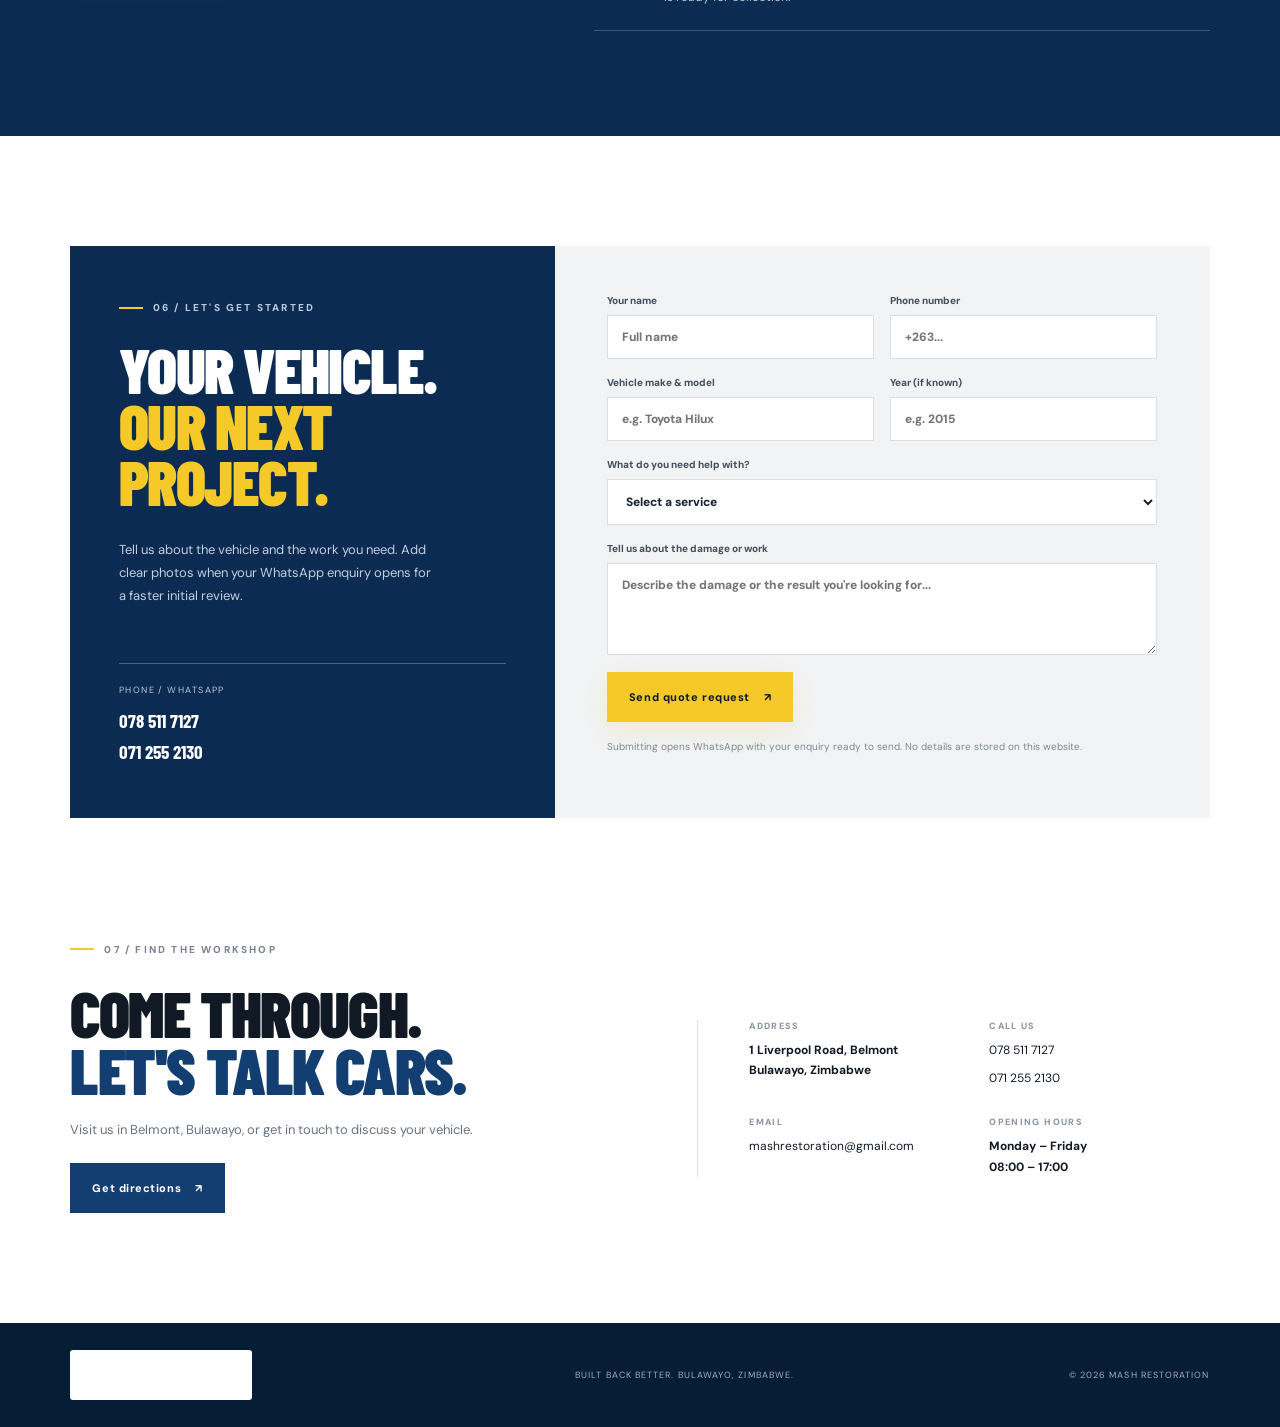
==== commit be9d9f4a: "Clarify vehicle condition checklist and repair completion call process" ====
--- a/index.html
+++ b/index.html
@@ -6,9 +6,9 @@
   <meta name="description" content="Mash Restoration Panel Beaters in Belmont, Bulawayo. Professional panel beating, accident repairs, spray painting and vehicle restoration. Request a quote today.">
   <meta property="og:title" content="Mash Restoration Panel Beaters | Built Back Better">
   <meta property="og:description" content="Precision panel beating, accident repairs and vehicle restoration in Bulawayo, Zimbabwe.">
-  <meta property="og:type" content="website">\n  <meta property="og:image" content="assets/mash-hero-poster.svg">\n  <link rel="icon" href="assets/mash-restoration-logo.jpg" type="image/jpeg">
+  <meta property="og:type" content="website">\n  <meta property="og:image" content="assets/mash-hero-poster.svg">\n  <link rel="icon" href="https://d2ol7oe51mr4n9.cloudfront.net/user_3JlBxAyut4hiS7XHQife3mH61Ba/f2b5f409-7bd5-49a5-b932-4a6ba7f1d89b.jpg" type="image/jpeg">
   <title>Mash Restoration Panel Beaters | Built Back Better</title>
-  <link rel="preconnect" href="https://fonts.googleapis.com"><link rel="preconnect" href="https://fonts.gstatic.com" crossorigin>
+  <link rel="preconnect" href="https://fonts.googleapis.com"><link rel="preconnect" href="https://d2ol7oe51mr4n9.cloudfront.net" crossorigin><link rel="preconnect" href="https://fonts.gstatic.com" crossorigin>
   <link href="https://fonts.googleapis.com/css2?family=Barlow+Condensed:wght@500;600;700;800;900&family=DM+Sans:wght@400;500;600;700&display=swap" rel="stylesheet">
   <link rel="stylesheet" href="styles.css"><link rel="stylesheet" href="enhancements.css"><link rel="stylesheet" href="flagship.css"><link rel="stylesheet" href="finish.css">
 </head>
@@ -80,7 +80,7 @@
   </div>
 </section>
 
-<section class="process-section"><div class="section-wrap process-grid"><div><div class="section-kicker">05 / HOW IT WORKS</div><h2>A CLEAR PROCESS.<br><em>NO GUESSWORK.</em></h2><p class="muted">A clear, documented process from check-in to collection — with customers kept informed along the way.</p><a class="btn btn-yellow" href="#quote">Start your quote <span>↗</span></a></div><div class="steps"><div class="step"><b>01</b><div><h3>Tell us what happened</h3><p>Call, WhatsApp or send an enquiry with your vehicle details and photos.</p></div></div><div class="step"><b>02</b><div><h3>Vehicle check-in & assessment</h3><p>We record the vehicle condition, photograph existing damage and note any concerns outside the requested repair.</p></div></div><div class="step"><b>03</b><div><h3>Repair & restoration</h3><p>Work is carried out in stages, with care taken over the details and finish.</p></div></div><div class="step"><b>04</b><div><h3>Completion & collection</h3><p>Once the repair is complete, the customer is called and advised that the vehicle is ready for collection.</p></div></div></div></div></section>
+<section class="process-section"><div class="section-wrap process-grid"><div><div class="section-kicker">05 / HOW IT WORKS</div><h2>A CLEAR PROCESS.<br><em>NO GUESSWORK.</em></h2><p class="muted">A clear, documented process from check-in to collection — with customers kept informed along the way.</p><a class="btn btn-yellow" href="#quote">Start your quote <span>↗</span></a></div><div class="steps"><div class="step"><b>01</b><div><h3>Tell us what happened</h3><p>Call, WhatsApp or send an enquiry with your vehicle details and photos.</p></div></div><div class="step"><b>02</b><div><h3>Vehicle check-in & assessment</h3><p>A digital or printable vehicle condition checklist records the vehicle on arrival. Existing damage is photographed, and issues outside the requested repair scope are documented for customer review.</p></div></div><div class="step"><b>03</b><div><h3>Repair & restoration</h3><p>Work is carried out in stages, with care taken over the details and finish.</p></div></div><div class="step"><b>04</b><div><h3>Completion & collection</h3><p>When the repair is completed and checked, the customer is called and advised that the vehicle is ready for collection.</p></div></div></div></div></section>
 
     <section class="quote-section section-wrap" id="quote"><div class="quote-panel"><div class="quote-copy"><div class="section-kicker">06 / LET'S GET STARTED</div><h2>YOUR VEHICLE.<br><em>OUR NEXT PROJECT.</em></h2><p>Tell us about the vehicle and the work you need. Add clear photos when your WhatsApp enquiry opens for a faster initial review.</p><div class="contact-mini"><span>PHONE / WHATSAPP</span><b>078 511 7127</b><b>071 255 2130</b></div></div>
       <form id="quote-form" class="quote-form"><div class="form-row"><label>Your name<input name="name" placeholder="Full name" required></label><label>Phone number<input name="phone" type="tel" placeholder="+263..." required></label></div><div class="form-row"><label>Vehicle make & model<input name="vehicle" placeholder="e.g. Toyota Hilux" required></label><label>Year (if known)<input name="year" placeholder="e.g. 2015"></label></div><label>What do you need help with?<select name="service" required><option value="">Select a service</option><option>Panel beating</option><option>Accident repairs</option><option>Spray painting</option><option>Full vehicle restoration</option><option>Mechanical services</option><option>Auto electrical</option><option>Vehicle accessories</option><option>Other / not sure</option></select></label><label>Tell us about the damage or work<textarea name="details" rows="4" placeholder="Describe the damage or the result you're looking for..."></textarea></label><button class="btn btn-yellow submit-btn" type="submit">Send quote request <span>↗</span></button><small>Submitting opens WhatsApp with your enquiry ready to send. No details are stored on this website.</small></form>
